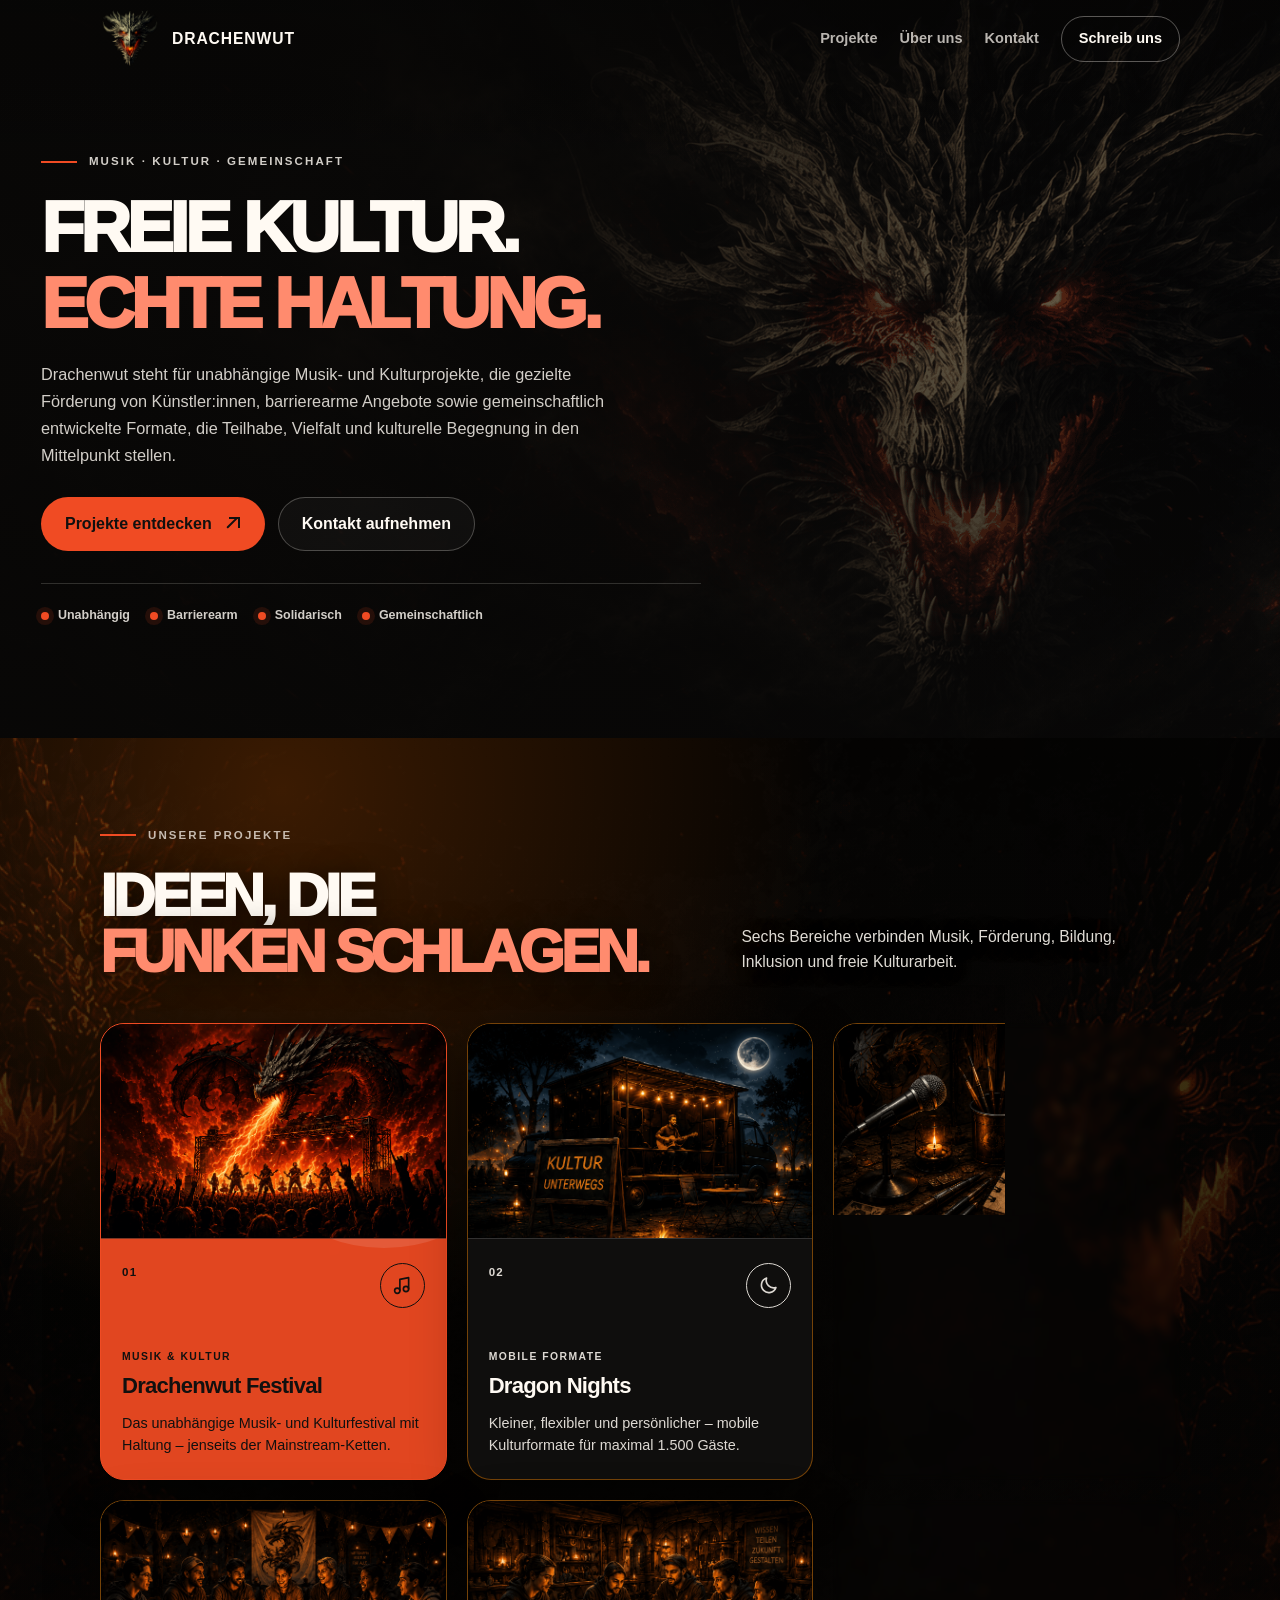
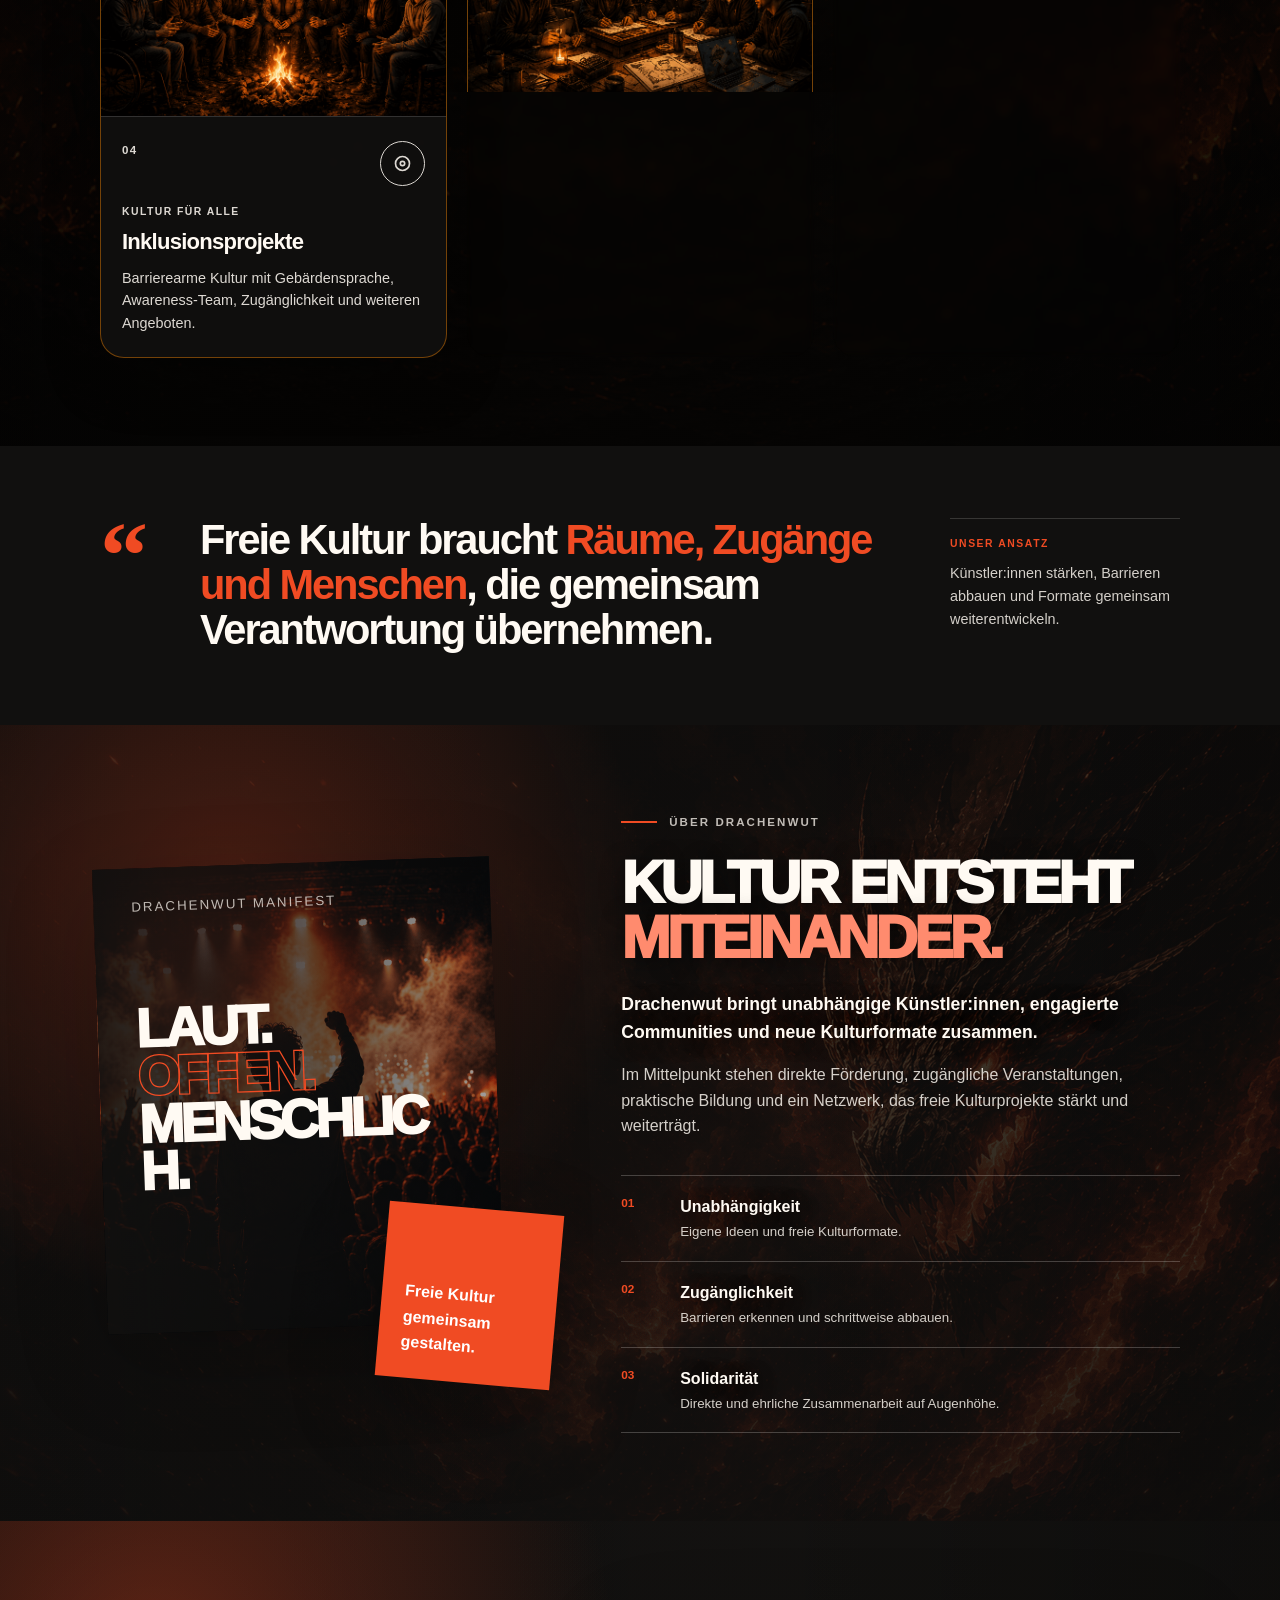
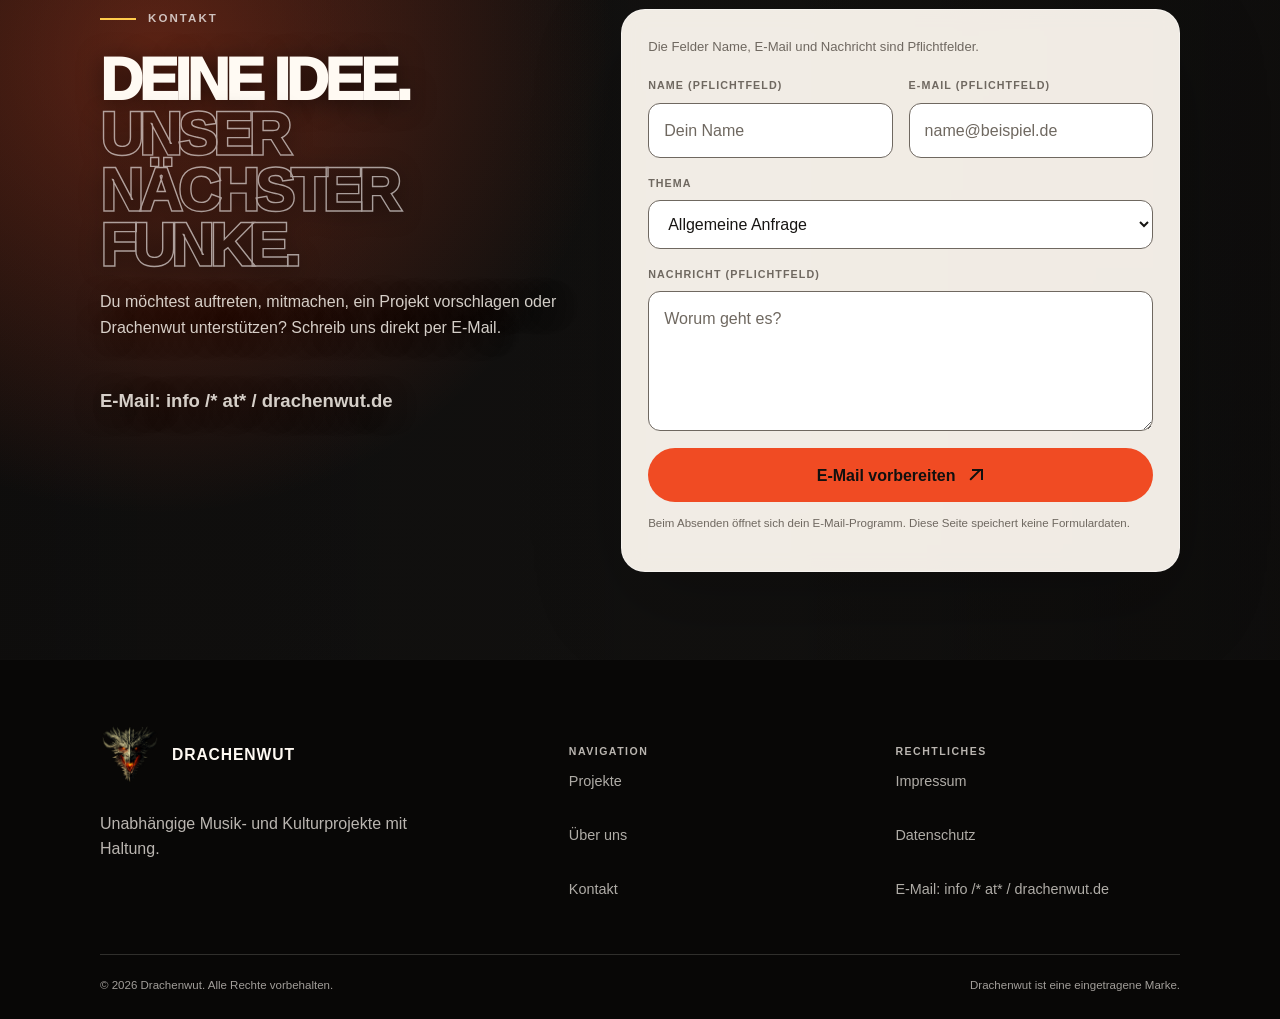
==== index.html @ 1e0ac549 "Update email link to plain text format" ====
<!DOCTYPE html>
<html lang="de">
<head>
  <meta charset="UTF-8">
  <meta name="viewport" content="width=device-width, initial-scale=1.0">
  <meta name="description" content="Drachenwut – unabhängige Musik- und Kulturprojekte, Künstler:innenförderung, Inklusion, Workshops und freie Kultur.">
  <meta name="theme-color" content="#11100f">
<title>Drachenwut | Freie Kultur mit Haltung</title>
  <script>document.documentElement.classList.add('js');</script>
  <style>
    :root {
      --bg: #11100f;
      --bg-soft: #191715;
      --paper: #f5f0e8;
      --paper-2: #ebe3d7;
      --text: #171513;
      --muted: #6f6860;
      --white: #fffaf3;
      --orange: #f04b23;
      --orange-dark: #c93413;
      --yellow: #ffcb4c;
      --border: rgba(23, 21, 19, .14);
      --border-light: rgba(255, 250, 243, .16);
      --shadow: 0 30px 90px rgba(0, 0, 0, .22);
      --radius: 24px;
      --container: min(1160px, calc(100% - 40px));
    }

    * { box-sizing: border-box; }
    html { scroll-behavior: smooth; }
    body {
      margin: 0;
      font-family: Arial, Helvetica, sans-serif;
      color: var(--text);
      background: var(--paper);
      line-height: 1.6;
      overflow-x: hidden;
    }
    body.menu-open { overflow: hidden; }
    a { color: inherit; text-decoration: none; }
    button, input, textarea, select { font: inherit; }
    img, svg { display: block; max-width: 100%; }
    ::selection { background: var(--orange); color: white; }

    .container { width: var(--container); margin-inline: auto; }
    .skip-link {
      position: fixed; top: -80px; left: 20px; z-index: 999;
      background: white; color: black; padding: 12px 18px; border-radius: 12px;
    }
    .skip-link:focus { top: 20px; }

    /* Header */
    .site-header {
      position: fixed; inset: 0 0 auto; z-index: 100;
      height: 78px; color: var(--white);
      transition: background .25s ease, box-shadow .25s ease;
    }
    .site-header.is-scrolled {
      background: rgba(17, 16, 15, .94);
      backdrop-filter: blur(14px);
      box-shadow: 0 12px 45px rgba(0, 0, 0, .18);
    }
    .nav-row { height: 100%; display: flex; align-items: center; justify-content: space-between; gap: 32px; }
    .brand { display: inline-flex; align-items: center; gap: 12px; font-weight: 900; letter-spacing: .055em; }
    .brand-icon {
      width: 38px; height: 38px; display: grid; place-items: center;
      border-radius: 11px; background: var(--orange); transform: rotate(-4deg);
    }
    .brand-icon svg { width: 27px; fill: var(--white); }
    .brand-name { font-size: .98rem; }
    .brand-name sup { color: var(--yellow); font-size: .52rem; margin-left: 2px; }
    .nav-links { display: flex; align-items: center; gap: 28px; font-weight: 700; font-size: .91rem; }
    .nav-links a { color: rgba(255, 250, 243, .72); transition: color .2s ease; }
    .nav-links a:hover { color: var(--white); }
    .nav-links .nav-button {
      color: var(--white); border: 1px solid rgba(255, 250, 243, .34);
      padding: 10px 17px; border-radius: 999px;
    }
    .menu-button {
      display: none; width: 44px; height: 44px; border: 0; background: transparent;
      align-items: center; justify-content: center; flex-direction: column; gap: 5px; cursor: pointer;
    }
    .menu-button span { width: 25px; height: 2px; background: var(--white); transition: .25s ease; }

    /* Hero */
    .hero {
      position: relative; min-height: 900px; color: var(--white);
      background:
        radial-gradient(circle at 84% 19%, rgba(240, 75, 35, .24), transparent 31%),
        radial-gradient(circle at 5% 77%, rgba(255, 203, 76, .08), transparent 27%),
        var(--bg);
      overflow: hidden; padding: 145px 0 100px;
    }
    .hero::before {
      content: ""; position: absolute; inset: 0; opacity: .32;
      background-image:
        linear-gradient(rgba(255,255,255,.045) 1px, transparent 1px),
        linear-gradient(90deg, rgba(255,255,255,.045) 1px, transparent 1px);
      background-size: 58px 58px;
      mask-image: linear-gradient(to bottom, black 0%, transparent 88%);
    }
    .hero::after {
      content: ""; position: absolute; width: 650px; height: 650px; right: -285px; top: 80px;
      border: 1px solid rgba(255,255,255,.08); border-radius: 50%;
      box-shadow: 0 0 0 90px rgba(255,255,255,.018), 0 0 0 180px rgba(255,255,255,.012);
    }
    .hero-grid { position: relative; z-index: 2; display: grid; grid-template-columns: 1.08fr .92fr; gap: 74px; align-items: center; }
    .eyebrow {
      margin: 0 0 24px; display: flex; align-items: center; gap: 12px;
      color: rgba(255,250,243,.57); text-transform: uppercase; letter-spacing: .18em;
      font-size: .72rem; font-weight: 900;
    }
    .eyebrow::before { content: ""; width: 36px; height: 2px; background: var(--orange); }
    .eyebrow.dark { color: var(--muted); }
    .hero h1 {
      margin: 0; max-width: 750px; font-size: clamp(4rem, 7.2vw, 7.4rem);
      line-height: .86; letter-spacing: -.07em; text-transform: uppercase; font-weight: 950;
    }
    .hero h1 .outline {
      color: transparent; -webkit-text-stroke: 1.5px var(--orange); text-stroke: 1.5px var(--orange);
    }
    .hero-lead { max-width: 650px; margin: 30px 0 0; color: rgba(255,250,243,.68); font-size: 1.12rem; }
    .hero-actions { display: flex; flex-wrap: wrap; gap: 13px; margin-top: 34px; }
    .button {
      min-height: 54px; display: inline-flex; align-items: center; justify-content: center; gap: 14px;
      padding: 0 23px; border: 1px solid transparent; border-radius: 999px;
      font-weight: 850; cursor: pointer; transition: transform .2s ease, background .2s ease, border-color .2s ease;
    }
    .button:hover { transform: translateY(-3px); }
    .button-primary { background: var(--orange); color: white; }
    .button-primary:hover { background: #ff5b31; }
    .button-secondary { color: var(--white); border-color: rgba(255,250,243,.25); background: rgba(255,255,255,.035); }
    .hero-points { display: flex; flex-wrap: wrap; gap: 22px; margin-top: 42px; padding-top: 29px; border-top: 1px solid var(--border-light); }
    .hero-points span { display: inline-flex; align-items: center; gap: 9px; color: rgba(255,250,243,.56); font-size: .78rem; font-weight: 700; }
    .hero-points i { width: 8px; height: 8px; background: var(--orange); border-radius: 50%; box-shadow: 0 0 0 5px rgba(240,75,35,.12); }

    .hero-visual { position: relative; min-height: 600px; display: grid; place-items: center; }
    .poster {
      position: relative; width: min(100%, 430px); aspect-ratio: .74; overflow: hidden;
      background: linear-gradient(145deg, #f7f0e4, #ded3c4); color: var(--text);
      padding: 28px; transform: rotate(3.5deg); box-shadow: var(--shadow);
      display: flex; flex-direction: column;
    }
    .poster::before {
      content: ""; position: absolute; inset: 0; opacity: .14;
      background-image: radial-gradient(#171513 .8px, transparent .8px); background-size: 5px 5px;
    }
    .poster > * { position: relative; z-index: 1; }
    .poster-meta { display: flex; justify-content: space-between; gap: 20px; font-size: .58rem; font-weight: 900; letter-spacing: .16em; }
    .dragon-mark { width: 78%; margin: 30px auto -12px; }
    .dragon-mark svg { fill: var(--orange); filter: drop-shadow(0 12px 15px rgba(240,75,35,.14)); }
    .poster-title { margin-top: auto; font-size: clamp(4rem, 7vw, 6.8rem); line-height: .75; letter-spacing: -.095em; font-weight: 950; }
    .poster-footer { display: flex; justify-content: space-between; margin-top: 25px; padding-top: 12px; border-top: 1px solid rgba(23,21,19,.38); font-size: .58rem; font-weight: 900; letter-spacing: .12em; }
    .tag {
      position: absolute; z-index: 3; padding: 10px 16px; box-shadow: 0 18px 40px rgba(0,0,0,.24);
      font-size: .68rem; font-weight: 900; letter-spacing: .12em; transform: rotate(-8deg);
    }
    .tag-one { left: -3px; top: 21%; color: var(--text); background: var(--white); }
    .tag-two { right: -4px; bottom: 18%; color: white; background: var(--orange); transform: rotate(8deg); }

    /* Shared sections */
    section { scroll-margin-top: 78px; }
    .section { padding: 120px 0; }
    .section-head { display: grid; grid-template-columns: 1.25fr .75fr; gap: 80px; align-items: end; margin-bottom: 62px; }
    .section-head h2, .about-copy h2, .contact-copy h2 {
      margin: 0; font-size: clamp(3rem, 5.8vw, 5.8rem); line-height: .9;
      letter-spacing: -.065em; text-transform: uppercase; font-weight: 950;
    }
    .section-head h2 span, .about-copy h2 span, .contact-copy h2 span {
      color: transparent; -webkit-text-stroke: 1.4px currentColor; text-stroke: 1.4px currentColor; opacity: .58;
    }
    .section-head > p { margin: 0 0 5px; max-width: 480px; color: var(--muted); font-size: 1.04rem; }

    /* Projects */
    .projects { background: var(--paper); }
    .project-grid { display: grid; grid-template-columns: repeat(3, 1fr); gap: 18px; }
    .project-card {
      min-height: 0; padding: 0; border: 1px solid var(--border); border-radius: var(--radius);
      background: rgba(255,255,255,.34); display: flex; flex-direction: column; overflow: hidden;
      position: relative; transition: transform .25s ease, background .25s ease, box-shadow .25s ease;
    }
    .project-card:hover { transform: translateY(-7px); background: var(--white); box-shadow: 0 25px 65px rgba(35,25,18,.10); }
    .project-card.featured { background: var(--orange); color: white; border-color: var(--orange); }
    .project-card.featured::after {
      content: ""; position: absolute; width: 230px; height: 230px; right: -95px; top: -90px;
      border: 42px solid rgba(255,255,255,.11); border-radius: 50%; pointer-events: none;
    }
    .card-top { display: flex; justify-content: space-between; align-items: flex-start; padding: 22px 24px 0; position: relative; z-index: 2; }
    .project-image {
      position: relative; z-index: 2; width: 100%; margin: 0;
      overflow: hidden; border-radius: 0; background: rgba(23,21,19,.05);
      border: 0; border-bottom: 1px solid rgba(23,21,19,.10);
    }
    .project-card.featured .project-image { background: rgba(255,255,255,.10); border-bottom-color: rgba(255,255,255,.22); }
    .project-image img {
      display: block; width: 100%; height: auto; max-height: none;
      object-fit: contain; object-position: center; transition: transform .45s ease;
    }
    .project-card:hover .project-image img { transform: scale(1.015); }
    .card-number { font-size: .72rem; font-weight: 900; letter-spacing: .11em; opacity: .55; }
    .card-symbol {
      width: 45px; height: 45px; display: grid; place-items: center;
      border: 1px solid currentColor; border-radius: 50%; font-size: 1.2rem; opacity: .72;
    }
    .card-content { margin-top: auto; padding: 24px; position: relative; z-index: 2; }
    .card-label { margin: 0 0 8px; text-transform: uppercase; letter-spacing: .14em; font-size: .65rem; font-weight: 900; opacity: .58; }
    .card-content h3 { margin: 0; font-size: 1.55rem; line-height: 1.05; letter-spacing: -.035em; }
    .card-content p:last-child { margin: 17px 0 0; opacity: .67; font-size: .93rem; }

    /* Statement */
    .statement { padding: 100px 0; background: var(--bg); color: var(--white); }
    .statement-grid { display: grid; grid-template-columns: 90px 1fr 260px; gap: 45px; align-items: start; }
    .quote-mark { color: var(--orange); font: 900 8rem/.8 Georgia, serif; }
    blockquote { margin: 0; font-size: clamp(2.2rem, 4.2vw, 4.4rem); line-height: 1.03; letter-spacing: -.05em; font-weight: 850; }
    blockquote em { color: var(--orange); font-style: normal; }
    .statement-aside { border-top: 1px solid var(--border-light); padding-top: 17px; color: rgba(255,250,243,.53); font-size: .9rem; }
    .statement-aside strong { display: block; margin-bottom: 9px; color: var(--orange); text-transform: uppercase; letter-spacing: .15em; font-size: .65rem; }

    /* About */
    .about { background: var(--paper-2); }
    .about-grid { display: grid; grid-template-columns: .9fr 1.1fr; gap: 90px; align-items: center; }
    .manifest { position: relative; min-height: 600px; }
    /* Place uber.png next to this HTML file to show it inside the manifest card. */
    .manifest-main {
      position: absolute; inset: 0 60px 55px 0; padding: 38px;
      background-color: var(--bg);
      background-image: url("images/uber.png");
      background-size: cover;
      background-position: center;
      background-repeat: no-repeat;
      color: var(--white); box-shadow: var(--shadow); transform: rotate(-2deg);
      display: flex; flex-direction: column; justify-content: center; overflow: hidden;
    }
    .manifest-main::before {
      content: "";
      position: absolute;
      inset: 0;
      z-index: 0;
      background:
        linear-gradient(90deg, rgba(17,16,15,.92) 0%, rgba(17,16,15,.66) 58%, rgba(17,16,15,.38) 100%),
        radial-gradient(circle at 20% 16%, rgba(240,75,35,.42), transparent 34%);
    }
    .manifest-main > * { position: relative; z-index: 1; }
    .manifest-main small { position: absolute; top: 28px; left: 38px; color: rgba(255,250,243,.72); text-transform: uppercase; letter-spacing: .15em; }
    .manifest-word { position: relative; font-size: clamp(3rem, 5.1vw, 5.2rem); line-height: .88; letter-spacing: -.075em; font-weight: 950; }
    .manifest-word.outline { color: transparent; -webkit-text-stroke: 1.3px var(--orange); text-stroke: 1.3px var(--orange); }
    .manifest-stamp {
      position: absolute; right: 0; bottom: 0; width: 175px; min-height: 175px; padding: 23px;
      background: var(--orange); color: white; box-shadow: var(--shadow); transform: rotate(5deg);
      display: flex; flex-direction: column; justify-content: space-between; font-weight: 850;
    }
    .manifest-stamp svg { width: 55px; fill: var(--yellow); }
    .about-copy .lead { margin: 30px 0 15px; font-size: 1.22rem; font-weight: 700; }
    .about-copy > p:not(.eyebrow):not(.lead) { color: var(--muted); }
    .value-list { list-style: none; margin: 36px 0 0; padding: 0; border-top: 1px solid var(--border); }
    .value-list li { display: grid; grid-template-columns: 45px 1fr; gap: 14px; padding: 18px 0; border-bottom: 1px solid var(--border); }
    .value-list > li > span { color: var(--orange); font-weight: 900; font-size: .74rem; }
    .value-list strong { display: block; }
    .value-list small { display: block; margin-top: 2px; color: var(--muted); }

    /* Contact */
    .contact { background: var(--orange); color: white; }
    .contact-grid { display: grid; grid-template-columns: .9fr 1.1fr; gap: 85px; align-items: start; }
    .contact-copy .eyebrow { color: rgba(255,255,255,.72); }
    .contact-copy .eyebrow::before { background: var(--yellow); }
    .contact-copy h2 span { -webkit-text-stroke-color: white; text-stroke-color: white; }
    .contact-copy > p:not(.eyebrow) { max-width: 540px; color: rgba(255,255,255,.78); }
    .mail-link { display: inline-flex; align-items: center; gap: 13px; margin-top: 22px; font-weight: 900; font-size: 1.16rem; }
    .contact-form { padding: 30px; border-radius: var(--radius); background: var(--white); color: var(--text); box-shadow: var(--shadow); }
    .form-row { display: grid; grid-template-columns: 1fr 1fr; gap: 16px; }
    .contact-form label { display: grid; gap: 8px; margin-bottom: 17px; }
    .contact-form label span { color: var(--muted); text-transform: uppercase; letter-spacing: .1em; font-size: .67rem; font-weight: 900; }
    .contact-form input, .contact-form textarea, .contact-form select {
      width: 100%; border: 1px solid var(--border); border-radius: 12px; background: #fff;
      color: var(--text); padding: 14px 15px; outline: none;
    }
    .contact-form input:focus, .contact-form textarea:focus, .contact-form select:focus { border-color: var(--orange); box-shadow: 0 0 0 3px rgba(240,75,35,.10); }
    .contact-form textarea { min-height: 140px; resize: vertical; }
    .contact-form .button { width: 100%; border: 0; }
    .form-note, .form-status { margin: 12px 0 0; color: var(--muted); font-size: .72rem; }
    .form-status.error { color: var(--orange-dark); }

    /* Legal */
    .legal { background: var(--paper); }
    .legal-grid { display: grid; grid-template-columns: 1fr 1fr; gap: 22px; }
    .legal-card { padding: 30px; border: 1px solid var(--border); border-radius: var(--radius); background: rgba(255,255,255,.42); }
    .legal-card h3 { margin: 0 0 20px; font-size: 1.65rem; letter-spacing: -.03em; }
    .legal-card h4 { margin: 24px 0 5px; font-size: .95rem; }
    .legal-card p { margin: 0; color: var(--muted); font-size: .9rem; }
    .legal-card a { color: var(--orange-dark); text-decoration: underline; }
    .legal-note { margin-top: 18px; color: var(--muted); font-size: .76rem; }

    /* Footer */
    .site-footer { background: #080706; color: var(--white); padding: 65px 0 25px; }
    .footer-main { display: grid; grid-template-columns: 1.2fr .8fr .8fr; gap: 55px; padding-bottom: 52px; }
    .footer-main p { margin: 18px 0 0; color: rgba(255,250,243,.47); max-width: 330px; }
    .footer-title { margin: 0 0 15px; color: rgba(255,250,243,.38); text-transform: uppercase; letter-spacing: .14em; font-size: .66rem; font-weight: 900; }
    .footer-links { display: grid; gap: 10px; }
    .footer-links a { color: rgba(255,250,243,.68); font-size: .9rem; }
    .footer-links a:hover { color: var(--orange); }
    .footer-bottom { display: flex; justify-content: space-between; gap: 20px; border-top: 1px solid var(--border-light); padding-top: 21px; }
    .footer-bottom p { margin: 0; color: rgba(255,250,243,.37); font-size: .72rem; }

    /* Animation: light, smooth entrance without delaying interaction */
    body {
      opacity: 1;
    }

    .js body {
      opacity: 0;
      transition: opacity .52s cubic-bezier(.22, 1, .36, 1);
    }

    .js body.page-loaded {
      opacity: 1;
    }

    .js .site-header {
      opacity: 0;
      transform: translateY(-8px);
      transition:
        opacity .46s cubic-bezier(.22, 1, .36, 1) .08s,
        transform .46s cubic-bezier(.22, 1, .36, 1) .08s,
        background .25s ease,
        box-shadow .25s ease;
    }

    .js body.page-loaded .site-header {
      opacity: 1;
      transform: translateY(0);
    }

    .reveal { opacity: 1; transform: none; }
    .js .reveal {
      opacity: 0;
      transform: translateY(14px);
      transition:
        opacity .62s cubic-bezier(.22, 1, .36, 1),
        transform .62s cubic-bezier(.22, 1, .36, 1);
      will-change: opacity, transform;
    }
    .js .reveal.visible {
      opacity: 1;
      transform: translateY(0);
      will-change: auto;
    }
    .delay-1 { transition-delay: .07s; }
    .delay-2 { transition-delay: .14s; }

    @media (prefers-reduced-motion: reduce) {
      html { scroll-behavior: auto; }
      *, *::before, *::after { animation: none !important; transition-duration: .01ms !important; }
      .js body,
      .js .site-header,
      .reveal,
      .js .reveal {
        opacity: 1;
        transform: none;
      }
    }

    @media (max-width: 760px) {
      .js body { transition-duration: .42s; }
      .js .reveal {
        transform: translateY(10px);
        transition-duration: .52s;
      }
    }

    @media (max-width: 980px) {
      .hero { min-height: auto; }
      .hero-grid, .about-grid, .contact-grid { grid-template-columns: 1fr; }
      .hero-visual { min-height: 570px; margin-top: 15px; }
      .section-head { grid-template-columns: 1fr; gap: 23px; }
      .project-grid { grid-template-columns: repeat(2, 1fr); }
      .statement-grid { grid-template-columns: 70px 1fr; }
      .statement-aside { grid-column: 2; }
      .about-grid, .contact-grid { gap: 62px; }
      .manifest { width: min(620px, 100%); }
      .legal-grid { grid-template-columns: 1fr; }
    }

    @media (max-width: 760px) {
      :root { --container: min(100% - 28px, 1160px); }
      .site-header { height: 70px; }
      .menu-button { display: flex; position: relative; z-index: 102; }
      .menu-button[aria-expanded="true"] span:nth-child(1) { transform: translateY(7px) rotate(45deg); }
      .menu-button[aria-expanded="true"] span:nth-child(2) { opacity: 0; }
      .menu-button[aria-expanded="true"] span:nth-child(3) { transform: translateY(-7px) rotate(-45deg); }
      .nav-links {
        position: fixed; inset: 0; z-index: 101; background: rgba(17,16,15,.99);
        display: flex; flex-direction: column; justify-content: center; align-items: flex-start;
        padding: 38px; gap: 21px; transform: translateX(100%); transition: transform .3s ease;
      }
      .nav-links.open { transform: translateX(0); }
      .nav-links a { font-size: 1.55rem; }
      .nav-links .nav-button { padding: 0; border: 0; }
      .hero { padding: 118px 0 90px; }
      .hero h1 { font-size: clamp(3.6rem, 17vw, 5.2rem); }
      .hero-visual { min-height: 500px; }
      .poster { max-width: 340px; }
      .poster-title { font-size: 4.3rem; }
      .section { padding: 88px 0; }
      .projects { padding-top: 88px; }
      .projects-body { padding-bottom: 48px; }
      .projects-hero { min-height: 420px; background-position: 42% top; }
      .project-grid { grid-template-columns: 1fr; }
      .project-card { min-height: 0; }
      .statement { padding: 78px 0; }
      .statement-grid { grid-template-columns: 1fr; gap: 12px; }
      .statement-aside { grid-column: 1; margin-top: 22px; }
      .quote-mark { font-size: 5rem; }
      .manifest { min-height: 510px; }
      .manifest-main { right: 34px; padding: 25px; }
      .manifest-main small { top: 24px; left: 25px; }
      .manifest-stamp { width: 158px; min-height: 158px; }
      .form-row { grid-template-columns: 1fr; gap: 0; }
      .contact-form { padding: 21px; }
      .footer-main { grid-template-columns: 1fr; gap: 30px; }
      .footer-bottom { flex-direction: column; }
    }

    @media (max-width: 430px) {
      .brand-name { font-size: .83rem; }
      .hero-actions .button { width: 100%; }
      .hero-points { display: grid; grid-template-columns: 1fr 1fr; }
      .poster-title { font-size: 3.75rem; }
      .tag { font-size: .58rem; padding: 8px 11px; }
      .legal-card { padding: 22px; }
    }
.brand-icon.dragon-logo {
      width: 56px;
      height: 56px;
      flex: 0 0 56px;
      padding: 0;
      border-radius: 0;
      transform: none;
      overflow: visible;
      background-color: transparent;
      background-image: url("images/logo.png");
      background-size: contain;
      background-position: center;
      background-repeat: no-repeat;
      border: 0;
      box-shadow: none;
    }

    .brand-icon.dragon-logo svg {
      display: none;
    }

    .hero-visual {
      position: relative;
      min-height: 650px;
      display: grid;
      place-items: center;
      isolation: isolate;
    }

    .hero-visual::before {
      content: "";
      position: absolute;
      width: 88%;
      aspect-ratio: 1;
      border-radius: 50%;
      background: radial-gradient(circle, rgba(240,75,35,.30), rgba(240,75,35,0) 68%);
      filter: blur(18px);
      z-index: -1;
    }

    .dragon-hero-card {
      position: relative;
      width: min(100%, 500px);
      min-height: 620px;
      border-radius: 34px;
      overflow: hidden;
      background-image:
        linear-gradient(to top, rgba(5,6,8,.96) 0%, rgba(5,6,8,.26) 48%, rgba(5,6,8,.08) 100%),
        linear-gradient(transparent, transparent);
      background-size: cover;
      background-position: center center;
      background-repeat: no-repeat;
      border: 1px solid rgba(255,255,255,.16);
      box-shadow: 0 38px 100px rgba(0,0,0,.52), 0 0 60px rgba(240,75,35,.12);
      transform: rotate(1.6deg);
    }

    .dragon-hero-card::after {
      content: "";
      position: absolute;
      inset: 0;
      border-radius: inherit;
      box-shadow: inset 0 0 0 1px rgba(255,255,255,.07), inset 0 -130px 120px rgba(0,0,0,.32);
      pointer-events: none;
    }

    .dragon-image-shade {
      position: absolute;
      inset: 0;
      background:
        radial-gradient(circle at 43% 45%, rgba(255,84,25,.12), transparent 12%),
        radial-gradient(circle at 61% 45%, rgba(255,84,25,.12), transparent 12%);
      mix-blend-mode: screen;
    }

    .dragon-image-copy {
      position: absolute;
      z-index: 2;
      left: 30px;
      right: 30px;
      bottom: 28px;
      display: grid;
      gap: 8px;
      color: var(--white);
    }

    .dragon-image-copy span {
      color: var(--orange);
      font-size: .70rem;
      font-weight: 900;
      letter-spacing: .20em;
    }

    .dragon-image-copy strong {
      max-width: 390px;
      font-size: clamp(2rem, 4vw, 3.4rem);
      line-height: .92;
      letter-spacing: -.055em;
      text-transform: uppercase;
    }

    .dragon-badge {
      position: absolute;
      z-index: 4;
      padding: 11px 17px;
      font-size: .68rem;
      font-weight: 950;
      letter-spacing: .12em;
      border-radius: 999px;
      box-shadow: 0 14px 34px rgba(0,0,0,.35);
    }

    .dragon-badge-one {
      top: 13%;
      right: -8px;
      color: #11100f;
      background: var(--yellow);
      transform: rotate(7deg);
    }

    .dragon-badge-two {
      bottom: 15%;
      left: -8px;
      color: var(--white);
      background: var(--orange);
      transform: rotate(-7deg);
    }

    @media (max-width: 980px) {
      .hero-visual {
        min-height: 610px;
      }
      .dragon-hero-card {
        min-height: 580px;
        max-width: 500px;
      }
    }

    @media (max-width: 760px) {
      .brand-icon.dragon-logo {
        width: 48px;
        height: 48px;
        flex-basis: 48px;
      }
      .hero-visual {
        min-height: 520px;
        margin-top: 18px;
      }
      .dragon-hero-card {
        min-height: 500px;
        border-radius: 25px;
        transform: none;
      }
      .dragon-image-copy {
        left: 22px;
        right: 22px;
        bottom: 22px;
      }
      .dragon-badge-one {
        right: 2px;
      }
      .dragon-badge-two {
        left: 2px;
      }
    }

    @media (max-width: 420px) {
      .dragon-hero-card {
        min-height: 445px;
      }
      .dragon-image-copy strong {
        font-size: 2rem;
      }
      .dragon-badge {
        padding: 8px 11px;
        font-size: .57rem;
      }
    }

  

    /* Full-image hero: place hero.png next to this HTML file */
    .hero {
      min-height: 100svh;
      display: flex;
      align-items: center;
      padding: 125px 0 80px;
      background:
        linear-gradient(0deg, rgba(10, 9, 8, .62) 0%, rgba(10, 9, 8, .28) 52%, rgba(10, 9, 8, .48) 100%),
        radial-gradient(circle at center, rgba(10, 9, 8, .18) 0%, rgba(10, 9, 8, .48) 100%),
        linear-gradient(transparent, transparent) center center / cover no-repeat;
    }

    .hero::before {
      content: "";
      position: absolute;
      inset: 0;
      opacity: 1;
      background: linear-gradient(to bottom, rgba(0, 0, 0, .20), transparent 28%);
      mask-image: none;
      pointer-events: none;
    }

    .hero::after { display: none; }

    /* Keep only the original hero text layout over the full background image */
    .hero-grid {
      position: relative;
      z-index: 2;
      display: grid;
      grid-template-columns: 1fr;
      gap: 0;
      align-items: center;
      width: 100%;
    }

    .hero-copy {
      width: min(100%, 760px);
      max-width: 760px;
      margin: 0 0 0 clamp(32px, 5vw, 72px);
      padding-right: 56px;
      text-align: left;
    }

    .hero h1 {
      max-width: 720px;
      font-size: clamp(3.6rem, 6.6vw, 7rem);
      line-height: .94;
      overflow-wrap: break-word;
    }

    .hero h1 .outline {
      display: inline-block;
      margin-top: .14em;
    }

    .hero-copy .eyebrow,
    .hero-actions,
    .hero-points {
      justify-content: flex-start;
    }

    .hero-lead {
      max-width: 650px;
      margin: 30px 0 0;
    }

    @media (max-width: 980px) {
      .hero-copy {
        width: min(calc(100% - 32px), 720px);
        max-width: 720px;
        margin-left: 32px;
        padding-right: 36px;
      }
    }

    @media (max-width: 760px) {
      .hero {
        min-height: 100svh;
        padding: 110px 0 72px;
        background-position: 62% center;
      }

      .hero-copy {
        width: 100%;
        max-width: 100%;
        margin-left: 0;
        padding-right: 14px;
      }

      .hero h1 {
        max-width: 100%;
        font-size: clamp(3.2rem, 14vw, 5.2rem);
      }
    }



    /* Projekte: hero2.png als Hintergrund nur in diesem Abschnitt */
    .projects {
      position: relative;
      isolation: isolate;
      padding: 120px 0;
      color: var(--white);
      background:
        linear-gradient(180deg, rgba(5,4,3,.72) 0%, rgba(5,4,3,.84) 48%, rgba(5,4,3,.92) 100%),
        url("images/hero2.png") center top / cover no-repeat;
      overflow: hidden;
    }

    .projects::before {
      content: "";
      position: absolute;
      inset: 0;
      z-index: -1;
      pointer-events: none;
      background:
        radial-gradient(circle at 22% 4%, rgba(255,112,0,.22), transparent 34%),
        linear-gradient(90deg, rgba(0,0,0,.18), transparent 35%, rgba(0,0,0,.18));
    }

    .projects-body {
      position: relative;
      z-index: 1;
      padding-bottom: 0;
    }

    .projects .eyebrow.dark {
      color: rgba(255,250,243,.72);
    }

    .projects .section-head h2 {
      color: var(--white);
      text-shadow: 0 5px 30px rgba(0,0,0,.72);
    }

    .projects .section-head h2 span {
      color: var(--orange);
      -webkit-text-stroke: 0;
      text-stroke: 0;
      opacity: 1;
    }

    .projects .section-head > p {
      color: rgba(255,250,243,.88);
      text-shadow: 0 3px 18px rgba(0,0,0,.75);
    }

    .projects .project-card {
      background: rgba(17,16,15,.90);
      color: var(--white);
      border-color: rgba(255,138,0,.42);
      box-shadow: 0 20px 55px rgba(0,0,0,.30);
      backdrop-filter: blur(4px);
    }

    .projects .project-card:hover {
      background: rgba(23,21,19,.96);
      box-shadow: 0 28px 70px rgba(0,0,0,.46);
    }

    .projects .project-card.featured {
      background: rgba(240,75,35,.94);
      border-color: var(--orange);
    }

    .projects .project-card .project-image {
      border-bottom-color: rgba(255,255,255,.16);
    }

    .projects .card-content p:last-child,
    .projects .card-label,
    .projects .card-number,
    .projects .card-symbol {
      opacity: .86;
    }

    @media (max-width: 980px) {
      .projects {
        background-position: 38% top;
      }
    }

    @media (max-width: 760px) {
      .projects {
        padding: 88px 0;
        background-position: 32% top;
        background-attachment: scroll;
      }
    }


    /* Final responsive corrections: balanced desktop scale and complete images */
    :root {
      --container: min(1080px, calc(100% - 48px));
    }

    html {
      min-width: 320px;
      font-size: 16px;
    }

    body {
      overflow-wrap: break-word;
    }

    .hero-grid > *,
    .section-head > *,
    .project-grid > *,
    .statement-grid > *,
    .about-grid > *,
    .contact-grid > *,
    .footer-main > * {
      min-width: 0;
    }

    .nav-links {
      gap: 22px;
    }

    .hero {
      min-height: clamp(680px, 82svh, 820px);
      padding: 108px 0 68px;
      background-color: #0c0b0a;
      background-image:
        linear-gradient(0deg, rgba(10, 9, 8, .70) 0%, rgba(10, 9, 8, .30) 52%, rgba(10, 9, 8, .52) 100%),
        radial-gradient(circle at center, rgba(10, 9, 8, .10) 0%, rgba(10, 9, 8, .46) 100%),
        url("images/hero.png");
      background-repeat: no-repeat, no-repeat, no-repeat;
      background-position: center, center, center;
      background-size: 100% 100%, 100% 100%, cover;
    }

    .hero-copy {
      width: min(100%, 660px);
      max-width: 660px;
      margin-left: clamp(28px, 3.2vw, 52px);
      padding-right: 0;
    }

    .hero h1 {
      max-width: 650px;
      font-size: clamp(3.65rem, 5.5vw, 5.45rem);
      line-height: .94;
      letter-spacing: -.06em;
    }

    .hero-lead {
      max-width: 610px;
      margin-top: 24px;
      font-size: 1.02rem;
      line-height: 1.65;
    }

    .hero-actions {
      margin-top: 28px;
    }

    .hero-points {
      margin-top: 32px;
      padding-top: 22px;
      gap: 16px 20px;
    }

    .section,
    .projects {
      padding-top: 88px;
      padding-bottom: 88px;
    }

    .section-head {
      grid-template-columns: minmax(0, 1.15fr) minmax(260px, .85fr);
      gap: 48px;
      margin-bottom: 44px;
    }

    .section-head h2,
    .about-copy h2,
    .contact-copy h2 {
      font-size: clamp(2.8rem, 4.6vw, 4.55rem);
      line-height: .94;
      overflow-wrap: anywhere;
    }

    .section-head > p {
      font-size: .98rem;
    }

    .projects {
      background-color: #090807;
      background-image:
        linear-gradient(180deg, rgba(5,4,3,.66) 0%, rgba(5,4,3,.80) 48%, rgba(5,4,3,.92) 100%),
        url("images/hero2.png");
      background-repeat: no-repeat, no-repeat;
      background-position: center top, center top;
      background-size: 100% 100%, cover;
    }

    .project-grid {
      grid-template-columns: repeat(3, minmax(0, 1fr));
      gap: 20px;
      align-items: stretch;
    }

    .project-card {
      width: 100%;
      min-width: 0;
    }

    .project-image {
      aspect-ratio: 16 / 10;
      display: grid;
      place-items: center;
      overflow: hidden;
      background-color: rgba(10, 9, 8, .72);
      background-image:
        linear-gradient(rgba(10,9,8,.24), rgba(10,9,8,.42)),
        linear-gradient(transparent, transparent);
      background-size: cover;
      background-position: center;
      background-repeat: no-repeat;
    }

    .project-image img {
      width: 100%;
      height: 100%;
      max-height: 100%;
      object-fit: contain;
      object-position: center;
      background: rgba(10, 9, 8, .92);
    }

    .project-image.image-missing::after {
      content: attr(data-missing-file);
      align-self: end;
      margin: 0 0 14px;
      padding: 6px 10px;
      border-radius: 999px;
      background: rgba(0,0,0,.68);
      color: rgba(255,255,255,.92);
      font-size: .68rem;
      font-weight: 800;
      letter-spacing: .04em;
    }

    .card-top {
      padding: 18px 21px 0;
    }

    .card-content {
      padding: 20px 21px 23px;
    }

    .card-content h3 {
      font-size: 1.38rem;
      line-height: 1.15;
      overflow-wrap: anywhere;
    }

    .card-content p:last-child {
      margin-top: 13px;
      font-size: .9rem;
      line-height: 1.55;
    }

    .statement {
      padding: 72px 0;
    }

    .statement-grid {
      grid-template-columns: 68px minmax(0, 1fr) 230px;
      gap: 32px;
    }

    .quote-mark {
      font-size: 6rem;
    }

    blockquote {
      font-size: clamp(2rem, 3.25vw, 3.25rem);
      line-height: 1.08;
      overflow-wrap: anywhere;
    }

    .about-grid,
    .contact-grid {
      gap: 64px;
    }

    .manifest {
      min-height: 520px;
    }

    .manifest-word {
      font-size: clamp(2.8rem, 4.25vw, 4.25rem);
      overflow-wrap: anywhere;
    }

    .about-copy .lead {
      margin-top: 24px;
      font-size: 1.1rem;
    }

    .contact-form {
      padding: 26px;
    }

    .mail-link {
      max-width: 100%;
      overflow-wrap: anywhere;
    }

    .footer-main {
      gap: 42px;
      padding-bottom: 42px;
    }

    @media (max-width: 1100px) {
      :root {
        --container: min(100% - 40px, 980px);
      }

      .project-grid {
        grid-template-columns: repeat(2, minmax(0, 1fr));
      }

      .section-head {
        grid-template-columns: 1fr;
        gap: 18px;
      }

      .section-head > p {
        max-width: 680px;
      }
    }

    @media (max-width: 980px) {
      .hero {
        min-height: 720px;
        padding-top: 105px;
        background-size: 100% 100%, 100% 100%, cover;
        background-position: center, center, 58% center;
      }

      .hero-copy {
        width: min(100%, 640px);
        max-width: 640px;
        margin-left: 18px;
        padding-right: 0;
      }

      .statement-grid {
        grid-template-columns: 56px minmax(0, 1fr);
      }

      .statement-aside {
        grid-column: 2;
      }
    }

    @media (max-width: 760px) {
      :root {
        --container: min(100% - 28px, 680px);
      }

      .hero {
        min-height: 680px;
        padding: 104px 0 58px;
        background-size: 100% 100%, 100% 100%, cover;
        background-position: center, center, 62% center;
      }

      .hero-copy {
        margin-left: 0;
      }

      .hero h1 {
        font-size: clamp(2.65rem, 12.5vw, 4.25rem);
        line-height: .98;
        letter-spacing: -.055em;
      }

      .hero-lead {
        margin-top: 20px;
        font-size: .96rem;
      }

      .hero-actions {
        margin-top: 24px;
      }

      .hero-points {
        display: grid;
        grid-template-columns: repeat(2, minmax(0, 1fr));
        gap: 13px;
      }

      .section,
      .projects {
        padding-top: 68px;
        padding-bottom: 68px;
      }

      .section-head {
        margin-bottom: 32px;
      }

      .section-head h2,
      .about-copy h2,
      .contact-copy h2 {
        font-size: clamp(2.35rem, 11vw, 3.55rem);
      }

      .project-grid {
        grid-template-columns: 1fr;
      }

      .project-image {
        aspect-ratio: 4 / 3;
      }

      .statement {
        padding: 58px 0;
      }

      .statement-grid {
        grid-template-columns: 1fr;
        gap: 10px;
      }

      .statement-aside {
        grid-column: 1;
      }

      .quote-mark {
        font-size: 4.5rem;
      }

      .manifest {
        min-height: 440px;
      }

      .manifest-main {
        inset: 0 28px 48px 0;
      }

      .manifest-word {
        font-size: clamp(2.3rem, 11vw, 3.5rem);
      }

      .manifest-stamp {
        width: 142px;
        min-height: 142px;
        padding: 18px;
      }

      .contact-form {
        padding: 20px;
      }
    }

    @media (max-width: 430px) {
      .brand-name {
        max-width: 170px;
        white-space: normal;
      }

      .hero {
        min-height: 700px;
      }

      .hero-points {
        grid-template-columns: 1fr;
      }

      .button {
        min-height: 50px;
        padding-inline: 18px;
      }

      .manifest {
        min-height: 400px;
      }

      .manifest-main {
        inset: 0 18px 42px 0;
        padding: 22px;
      }

      .manifest-stamp {
        width: 125px;
        min-height: 125px;
        padding: 15px;
        font-size: .84rem;
      }

      .legal-card {
        padding: 20px;
      }
    }

    /* Text-only version: all photographic imagery removed */
    .project-card { min-height: 230px; }
    .project-card .card-top { padding-top: 24px; }
    .project-card .card-content { padding-top: 18px; }
    .brand { gap: 10px; }
    .manifest-stamp { justify-content: flex-end; }


    /* Über-uns hero background: place uber.hero.png next to this HTML file */
    .about {
      position: relative;
      isolation: isolate;
      color: var(--white);
      background-color: #171513;
      background-image:
        linear-gradient(90deg, rgba(17,16,15,.88) 0%, rgba(17,16,15,.74) 52%, rgba(17,16,15,.66) 100%),
        linear-gradient(180deg, rgba(17,16,15,.18), rgba(17,16,15,.62)),
        url("images/uber.hero.png");
      background-repeat: no-repeat, no-repeat, no-repeat;
      background-position: center, center, center;
      background-size: 100% 100%, 100% 100%, cover;
      overflow: hidden;
    }

    .about::before {
      content: "";
      position: absolute;
      inset: 0;
      z-index: -1;
      pointer-events: none;
      background:
        radial-gradient(circle at 18% 22%, rgba(240,75,35,.26), transparent 34%),
        linear-gradient(90deg, rgba(0,0,0,.12), transparent 55%, rgba(0,0,0,.18));
    }

    .about .eyebrow.dark,
    .about-copy > p:not(.eyebrow):not(.lead),
    .about .value-list small {
      color: rgba(255,250,243,.74);
    }

    .about-copy h2,
    .about-copy .lead,
    .about .value-list strong {
      color: var(--white);
      text-shadow: 0 4px 24px rgba(0,0,0,.48);
    }

    .about-copy h2 span {
      -webkit-text-stroke-color: var(--orange);
      text-stroke-color: var(--orange);
      opacity: .92;
    }

    .about .value-list {
      border-top-color: rgba(255,250,243,.22);
    }

    .about .value-list li {
      border-bottom-color: rgba(255,250,243,.22);
    }

    @media (max-width: 980px) {
      .about {
        background-position: center, center, 58% center;
      }
    }

    @media (max-width: 760px) {
      .about {
        background-position: center, center, 62% center;
      }
    }


    /* Kontakt hero background: place kontakt.hero.png next to this HTML file */
    .contact {
      position: relative;
      isolation: isolate;
      color: var(--white);
      background-color: #171513;
      background-image:
        linear-gradient(90deg, rgba(17,16,15,.88) 0%, rgba(17,16,15,.72) 46%, rgba(17,16,15,.58) 100%),
        linear-gradient(180deg, rgba(17,16,15,.24), rgba(17,16,15,.68)),
        url("images/kontakt.hero.png");
      background-repeat: no-repeat, no-repeat, no-repeat;
      background-position: center, center, center;
      background-size: 100% 100%, 100% 100%, cover;
      overflow: hidden;
    }

    .contact::before {
      content: "";
      position: absolute;
      inset: 0;
      z-index: -1;
      pointer-events: none;
      background:
        radial-gradient(circle at 12% 18%, rgba(240,75,35,.34), transparent 36%),
        linear-gradient(90deg, rgba(0,0,0,.18), transparent 58%, rgba(0,0,0,.24));
    }

    .contact-grid {
      position: relative;
      z-index: 1;
    }

    .contact-copy h2,
    .contact-copy > p:not(.eyebrow),
    .contact .mail-link {
      text-shadow: 0 4px 24px rgba(0,0,0,.58);
    }

    .contact-copy > p:not(.eyebrow) {
      color: rgba(255,250,243,.84);
    }

    .contact-form {
      background: rgba(255,250,243,.94);
      border: 1px solid rgba(255,255,255,.38);
      backdrop-filter: blur(10px);
      -webkit-backdrop-filter: blur(10px);
    }

    @media (max-width: 980px) {
      .contact {
        background-position: center, center, 58% center;
      }
    }

    @media (max-width: 760px) {
      .contact {
        background-position: center, center, 62% center;
      }

      .contact-form {
        background: rgba(255,250,243,.97);
        backdrop-filter: blur(7px);
        -webkit-backdrop-filter: blur(7px);
      }
    }

  

    /* Accessibility pass: WCAG 2.2 AA-oriented colors and interaction states */
    :root {
      --orange-on-light: #c93413;
      --orange-surface: #f04b23;
      --orange-on-dark: #ff8b6e;
      --focus-inner: #ffcb4c;
      --focus-outer: #11100f;
      --control-border: #6f6860;
    }

    ::selection {
      background: var(--yellow);
      color: var(--bg);
    }

    /* A two-color indicator stays visible on both light and dark surfaces. */
    :where(a, button, input, textarea, select, [tabindex]):focus {
      outline: none;
    }

    :where(a, button, input, textarea, select, [tabindex]):focus-visible {
      outline: 3px solid var(--focus-outer);
      outline-offset: 5px;
      box-shadow: 0 0 0 3px var(--focus-inner);
    }

    main:focus,
    #main:focus {
      outline: none;
      box-shadow: none;
    }

    .skip-link {
      background: var(--white);
      color: var(--bg);
      border: 2px solid var(--bg);
      font-weight: 900;
      box-shadow: 0 0 0 3px var(--yellow);
    }

    .button-primary {
      background: var(--orange-surface);
      color: var(--bg);
    }

    .button-primary:hover {
      background: #ff704d;
      color: var(--bg);
    }

    .project-card.featured,
    .projects .project-card.featured {
      color: var(--bg);
    }

    .projects .project-card.featured .card-label,
    .projects .project-card.featured .card-number,
    .projects .project-card.featured .card-symbol,
    .projects .project-card.featured .card-content p:last-child {
      opacity: 1;
    }

    .project-card.featured .project-image,
    .projects .project-card.featured .project-image {
      border-bottom-color: rgba(17, 16, 15, .48);
    }

    /* Solid display text is easier to perceive than outline-only text. */
    .hero h1 .outline,
    .projects .section-head h2 span,
    .about-copy h2 span {
      color: var(--orange-on-dark);
      -webkit-text-stroke: 0;
      text-stroke: 0;
      opacity: 1;
    }

    /* Keep text positioned over imagery on a reliably darkened area. */
    .hero {
      background-image:
        linear-gradient(90deg, rgba(8,7,6,.94) 0%, rgba(8,7,6,.82) 48%, rgba(8,7,6,.42) 76%, rgba(8,7,6,.30) 100%),
        linear-gradient(0deg, rgba(10,9,8,.72) 0%, rgba(10,9,8,.34) 55%, rgba(10,9,8,.56) 100%),
        url("images/hero.png");
      background-repeat: no-repeat, no-repeat, no-repeat;
      background-position: center, center, center;
      background-size: 100% 100%, 100% 100%, cover;
    }

    .hero-lead,
    .hero-points span,
    .eyebrow,
    .statement-aside,
    .contact-copy > p:not(.eyebrow),
    .about-copy > p:not(.eyebrow):not(.lead),
    .about .value-list small {
      color: rgba(255,250,243,.82);
    }

    .footer-main p { color: rgba(255,250,243,.72); }
    .footer-title { color: rgba(255,250,243,.68); }
    .footer-bottom p { color: rgba(255,250,243,.62); }

    .nav-links a,
    .footer-links a,
    .mail-link,
    .legal-card a {
      text-underline-offset: .24em;
      text-decoration-thickness: .12em;
    }

    .nav-links a:hover,
    .nav-links a:focus-visible,
    .footer-links a:hover,
    .footer-links a:focus-visible,
    .mail-link:hover,
    .mail-link:focus-visible,
    .legal-card a:hover,
    .legal-card a:focus-visible {
      text-decoration-line: underline;
    }

    .nav-links a,
    .footer-links a,
    .mail-link {
      min-height: 44px;
      display: inline-flex;
      align-items: center;
    }

    .contact-form input,
    .contact-form textarea,
    .contact-form select {
      border-color: var(--control-border);
    }

    .contact-form input::placeholder,
    .contact-form textarea::placeholder {
      color: var(--muted);
      opacity: 1;
    }

    .contact-form input[aria-invalid="true"],
    .contact-form textarea[aria-invalid="true"] {
      border: 3px solid var(--orange-on-light);
      background-image: linear-gradient(90deg, rgba(201,52,19,.10), rgba(201,52,19,0));
    }

    .form-instructions {
      margin: 0 0 20px;
      color: var(--muted);
      font-size: .82rem;
    }

    .form-status.error {
      color: var(--orange-on-light);
      font-weight: 800;
    }

    @media (prefers-contrast: more) {
      .hero,
      .projects,
      .about,
      .contact {
        background-blend-mode: normal;
      }

      .project-card,
      .projects .project-card {
        background: #11100f;
        border-width: 2px;
      }

      .projects .project-card.featured {
        background: var(--orange-surface);
      }

      .contact-form {
        background: var(--white);
        backdrop-filter: none;
        -webkit-backdrop-filter: none;
      }
    }

    @media (forced-colors: active) {
      * {
        forced-color-adjust: auto;
      }

      .button,
      .project-card,
      .contact-form,
      .contact-form input,
      .contact-form textarea,
      .contact-form select,
      .nav-links .nav-button {
        border: 2px solid ButtonText;
      }

      :where(a, button, input, textarea, select, [tabindex]):focus-visible {
        outline: 3px solid Highlight;
        box-shadow: none;
      }
    }

    /* No-JavaScript fallback: navigation remains available on small screens. */
    @media (max-width: 760px) {
      html:not(.js) .site-header {
        position: static;
        height: auto;
        background: var(--bg);
      }

      html:not(.js) .nav-row {
        min-height: 70px;
        flex-wrap: wrap;
        padding-block: 10px;
      }

      html:not(.js) .menu-button {
        display: none;
      }

      html:not(.js) .nav-links {
        position: static;
        width: 100%;
        transform: none;
        padding: 8px 0 14px;
        flex-direction: row;
        flex-wrap: wrap;
        justify-content: flex-start;
        gap: 8px 20px;
      }

      html:not(.js) .nav-links a {
        font-size: 1rem;
      }
    }


    /* Logo only: logo.png, larger, no frame and no fallback */
    .brand {
      gap: 12px;
    }

    .brand-icon.dragon-logo {
      width: 60px;
      height: 60px;
      flex: 0 0 60px;
      padding: 0;
      border: 0;
      border-radius: 0;
      overflow: visible;
      background: transparent;
      box-shadow: none;
      transform: none;
      display: grid;
      place-items: center;
    }

    .brand-icon.dragon-logo img {
      grid-area: 1 / 1;
      display: block;
      width: 100%;
      height: 100%;
      max-width: none;
      object-fit: contain;
      object-position: center;
    }


    @media (max-width: 760px) {
      .brand {
        gap: 9px;
      }

      .brand-icon.dragon-logo {
        width: 50px;
        height: 50px;
        flex-basis: 50px;
      }

    }


    /* Phone composition: portrait artwork remains visible and text stays readable. */
    .hero-lead-mobile { display: none; }

    @media (max-width: 760px) {
      html { scroll-padding-top: 70px; }

      .site-header {
        background: linear-gradient(180deg, rgba(5,4,3,.94), rgba(5,4,3,.56) 72%, transparent);
      }

      .hero {
        min-height: max(860px, 100svh);
        padding: 92px 0 28px;
        align-items: flex-end;
        background-color: #060504;
        background-image:
          linear-gradient(180deg, rgba(4,3,3,.10) 0%, rgba(4,3,3,.12) 30%, rgba(4,3,3,.66) 58%, rgba(4,3,3,.98) 100%),
          radial-gradient(circle at 50% 20%, transparent 0%, rgba(4,3,3,.08) 46%, rgba(4,3,3,.55) 100%),
          url("images/hero.mobile.png");
        background-repeat: no-repeat, no-repeat, no-repeat;
        background-position: center, center, center top;
        background-size: 100% 100%, 100% 100%, cover;
      }

      .hero-grid { align-items: end; }

      .hero-copy {
        width: 100%;
        max-width: none;
        margin: 0;
        padding: 22px 18px 18px;
        border: 1px solid rgba(255,255,255,.16);
        border-radius: 22px;
        background: rgba(8,7,6,.68);
        box-shadow: 0 24px 70px rgba(0,0,0,.34);
        backdrop-filter: blur(7px);
        -webkit-backdrop-filter: blur(7px);
      }

      .hero-copy .eyebrow { margin-bottom: 14px; }

      .hero h1 {
        max-width: 100%;
        font-size: clamp(2.55rem, 12.2vw, 3.75rem);
        line-height: .94;
        letter-spacing: -.055em;
      }

      .hero h1 .outline { margin-top: .08em; }
      .hero-lead-desktop { display: none; }
      .hero-lead-mobile { display: block; }

      .hero-lead {
        margin-top: 16px;
        font-size: .94rem;
        line-height: 1.55;
      }

      .hero-actions {
        display: grid;
        grid-template-columns: 1fr;
        gap: 10px;
        margin-top: 18px;
      }

      .hero-actions .button { width: 100%; }

      .hero-points {
        grid-template-columns: repeat(2, minmax(0,1fr));
        margin-top: 18px;
        padding-top: 16px;
        gap: 11px 12px;
      }

      .hero-points span { font-size: .72rem; }

      /* Projects: show the complete upper artwork once, then fade into cards. */
      .projects {
        padding: 0 0 68px;
        background-color: #070605;
        background-image:
          linear-gradient(180deg, rgba(5,4,3,.08) 0%, rgba(5,4,3,.20) 27%, rgba(5,4,3,.84) 50%, #070605 78%),
          url("images/hero2.mobile.png");
        background-repeat: no-repeat, no-repeat;
        background-position: center top, center top;
        background-size: 100% 100%, 100% auto;
      }

      .projects::before {
        background: linear-gradient(180deg, transparent 0%, transparent 24%, rgba(0,0,0,.22) 42%, rgba(0,0,0,.55) 100%);
      }

      .projects-body {
        padding-top: clamp(360px, 102vw, 500px);
      }

      .projects .section-head {
        gap: 13px;
        margin-bottom: 28px;
        padding: 20px 18px;
        border: 1px solid rgba(255,255,255,.14);
        border-radius: 20px;
        background: rgba(8,7,6,.72);
        backdrop-filter: blur(6px);
        -webkit-backdrop-filter: blur(6px);
      }

      .projects .section-head h2 {
        font-size: clamp(2.3rem, 10.8vw, 3.35rem);
      }

      .projects .section-head > p { font-size: .91rem; }

      .projects .project-card {
        border-color: rgba(255,116,72,.34);
        background: rgba(13,11,10,.92);
      }

      .project-image { aspect-ratio: 16 / 9; }

      /* About: the portrait artwork becomes the visual header; redundant poster is hidden. */
      .about {
        padding: 0 0 68px;
        background-color: #090706;
        background-image:
          linear-gradient(180deg, rgba(7,5,4,.05) 0%, rgba(7,5,4,.12) 28%, rgba(7,5,4,.78) 53%, #090706 80%),
          linear-gradient(90deg, rgba(0,0,0,.08), rgba(0,0,0,.02)),
          url("images/uber.hero.mobile.png");
        background-repeat: no-repeat, no-repeat, no-repeat;
        background-position: center top, center top, center top;
        background-size: 100% 100%, 100% 100%, 100% auto;
      }

      .about-grid {
        display: block;
        padding-top: clamp(390px, 108vw, 535px);
      }

      .about .manifest { display: none; }

      .about-copy {
        padding: 22px 18px;
        border: 1px solid rgba(255,255,255,.15);
        border-radius: 22px;
        background: rgba(9,7,6,.76);
        box-shadow: 0 26px 70px rgba(0,0,0,.32);
        backdrop-filter: blur(7px);
        -webkit-backdrop-filter: blur(7px);
      }

      .about-copy h2 {
        font-size: clamp(2.35rem, 11vw, 3.5rem);
      }

      .about-copy .lead {
        margin-top: 18px;
        font-size: 1.02rem;
        line-height: 1.5;
      }

      .about-copy > p:not(.eyebrow):not(.lead) {
        font-size: .92rem;
        line-height: 1.6;
      }

      .value-list { margin-top: 24px; }
      .value-list li { grid-template-columns: 34px 1fr; padding: 14px 0; }

      /* Contact: preserve the dragon in the upper half and start content beneath it. */
      .contact {
        padding: 0 0 68px;
        background-color: #090706;
        background-image:
          linear-gradient(180deg, rgba(7,5,4,.04) 0%, rgba(7,5,4,.10) 30%, rgba(7,5,4,.75) 54%, #090706 78%),
          linear-gradient(90deg, rgba(0,0,0,.05), rgba(0,0,0,.10)),
          url("images/kontakt.hero.mobile.png");
        background-repeat: no-repeat, no-repeat, no-repeat;
        background-position: center top, center top, center top;
        background-size: 100% 100%, 100% 100%, 100% auto;
      }

      .contact-grid {
        display: block;
        padding-top: clamp(410px, 112vw, 555px);
      }

      .contact-copy {
        padding: 22px 18px;
        border: 1px solid rgba(255,255,255,.15);
        border-radius: 22px;
        background: rgba(9,7,6,.76);
        backdrop-filter: blur(7px);
        -webkit-backdrop-filter: blur(7px);
      }

      .contact-copy h2 {
        font-size: clamp(2.35rem, 10.8vw, 3.45rem);
        line-height: .96;
      }

      .contact-copy > p:not(.eyebrow) {
        font-size: .94rem;
        line-height: 1.58;
      }

      .mail-link {
        min-height: 44px;
        margin-top: 14px;
        font-size: 1rem;
      }

      .contact-form {
        margin-top: 18px;
        padding: 18px;
        border-radius: 20px;
      }

      .contact-form input,
      .contact-form textarea,
      .contact-form select {
        min-height: 50px;
        padding: 13px 14px;
      }

      .contact-form textarea { min-height: 125px; }
      .form-instructions { font-size: .78rem; }

      .section-head h2,
      .about-copy h2,
      .contact-copy h2,
      .card-content h3 {
        overflow-wrap: normal;
        word-break: normal;
        hyphens: auto;
      }
    }

    @media (max-width: 420px) {
      .hero { min-height: 880px; }
      .hero-copy { padding: 20px 16px 16px; }
      .hero h1 { font-size: clamp(2.35rem, 12.2vw, 3.2rem); }
      .hero-lead { font-size: .9rem; }
      .hero-points { grid-template-columns: 1fr 1fr; }
      .projects-body { padding-top: 94vw; }
      .about-grid { padding-top: 102vw; }
      .contact-grid { padding-top: 108vw; }
    }

  

    /* iPhone/Safari: icon shapes are drawn with CSS, not Unicode emoji. */
    .card-symbol.css-check {
      position: relative;
      font-size: 0;
      line-height: 1;
    }

    .card-symbol.css-check::before {
      content: "";
      width: 10px;
      height: 18px;
      border-right: 3px solid currentColor;
      border-bottom: 3px solid currentColor;
      transform: translateY(-2px) rotate(45deg);
    }

    .css-arrow {
      position: relative;
      display: inline-block;
      width: 15px;
      height: 15px;
      flex: 0 0 15px;
    }

    .css-arrow::before {
      content: "";
      position: absolute;
      top: 1px;
      right: 1px;
      width: 9px;
      height: 9px;
      border-top: 2px solid currentColor;
      border-right: 2px solid currentColor;
    }

    .css-arrow::after {
      content: "";
      position: absolute;
      left: 1px;
      bottom: 2px;
      width: 15px;
      height: 2px;
      background: currentColor;
      transform: rotate(-45deg);
      transform-origin: left center;
      border-radius: 999px;
    }


    /* Complete iPhone/mobile menu fix: stable at every scroll position. */
    .menu-button {
      touch-action: manipulation;
      -webkit-tap-highlight-color: transparent;
    }

    @media (max-width: 760px) {
      body.menu-open {
        position: fixed;
        left: 0;
        right: 0;
        width: 100%;
        overflow: hidden;
        overscroll-behavior: none;
      }

      body.menu-open .site-header {
        background: #11100f;
        box-shadow: none;
      }

      .menu-button {
        min-width: 48px;
        min-height: 48px;
        padding: 0;
      }

      .nav-links {
        inset: 0;
        width: 100%;
        height: 100vh;
        height: 100dvh;
        min-height: 100svh;
        overflow-y: auto;
        overscroll-behavior: contain;
        -webkit-overflow-scrolling: touch;
        padding-top: max(104px, calc(env(safe-area-inset-top) + 82px));
        padding-right: max(38px, env(safe-area-inset-right));
        padding-bottom: max(38px, calc(env(safe-area-inset-bottom) + 24px));
        padding-left: max(38px, env(safe-area-inset-left));
      }

      .nav-links a {
        width: 100%;
        min-height: 52px;
      }
    }

  

    /* Restore the six original project motifs as vector icons, never emoji. */
    .card-symbol.project-icon {
      font-size: 0;
      line-height: 1;
    }

    .card-symbol.project-icon svg {
      width: 21px;
      height: 21px;
      fill: none;
      stroke: currentColor;
      stroke-width: 1.9;
      stroke-linecap: round;
      stroke-linejoin: round;
    }



    /* Mobile project images: always show all six artworks completely. */
    @media (max-width: 760px) {
      .projects .project-image {
        width: 100%;
        height: auto;
        min-height: 0;
        aspect-ratio: auto !important;
        display: block;
        overflow: hidden;
        line-height: 0;
        background: rgba(10, 9, 8, .92);
      }

      .projects .project-image img {
        display: block;
        width: 100%;
        height: auto !important;
        max-width: 100%;
        max-height: none !important;
        object-fit: contain !important;
        object-position: center center;
        transform: none !important;
        background: rgba(10, 9, 8, .92);
      }

      .projects .project-card:hover .project-image img,
      .projects .project-card:active .project-image img {
        transform: none !important;
      }
    }

  </style>
  <script type="application/ld+json">
  {
    "@context": "https://schema.org",
    "@type": "Organization",
    "name": "Drachenwut gUG (haftungsbeschränkt)",
    "url": "https://www.drachenwut.de/",
    "email": "info@drachenwut.de",
    "address": {
      "@type": "PostalAddress",
      "streetAddress": "Mühlenstraße 8a",
      "postalCode": "14167",
      "addressLocality": "Berlin",
      "addressCountry": "DE"
    }
  }
  </script>
</head>
<body>
  <a class="skip-link" href="#main">Zum Inhalt springen</a>

  <header class="site-header" id="top">
    <div class="container nav-row">
      <a class="brand" href="#top" aria-label="Drachenwut Startseite">
        <span class="brand-icon dragon-logo" aria-hidden="true">
            <img src="images/logo.png" alt="" decoding="async">
          </span>
        <span class="brand-name">DRACHENWUT<sup></sup></span>
      </a>

      <button class="menu-button" type="button" aria-expanded="false" aria-controls="main-navigation" aria-label="Menü öffnen">
        <span></span><span></span><span></span>
      </button>

      <nav class="nav-links" id="main-navigation" aria-label="Hauptnavigation">
        <a href="#projekte">Projekte</a>
        <a href="#ueber-uns">Über uns</a>
        <a href="#kontakt">Kontakt</a>
        <a class="nav-button" href="mailto:info@drachenwut.de">Schreib uns</a>
      </nav>
    </div>
  </header>

  <main id="main" tabindex="-1">
    <section class="hero" aria-labelledby="hero-title">
      <div class="container hero-grid">
        <div class="hero-copy reveal">
          <p class="eyebrow">Musik · Kultur · Gemeinschaft</p>
          <h1 id="hero-title">Freie Kultur.<br><span class="outline">Echte Haltung.</span></h1>
          <p class="hero-lead">
            <span class="hero-lead-desktop">
              Drachenwut steht für unabhängige Musik- und Kulturprojekte, die gezielte Förderung von Künstler:innen,
              barrierearme Angebote sowie gemeinschaftlich entwickelte Formate, die Teilhabe, Vielfalt und
              kulturelle Begegnung in den Mittelpunkt stellen.
            </span>
            <span class="hero-lead-mobile">
              Drachenwut verbindet freie Kultur, Musik, Künstler:innenförderung und barrierearme Gemeinschaftsformate.
            </span>
          </p>
          <div class="hero-actions">
            <a class="button button-primary" href="#projekte">Projekte entdecken <span class="css-arrow" aria-hidden="true"></span></a>
            <a class="button button-secondary" href="#kontakt">Kontakt aufnehmen</a>
          </div>
          <div class="hero-points" aria-label="Schwerpunkte">
            <span><i></i>Unabhängig</span>
            <span><i></i>Barrierearm</span>
            <span><i></i>Solidarisch</span>
            <span><i></i>Gemeinschaftlich</span>
          </div>
        </div>
      </div>
    </section>

    <section class="projects" id="projekte">
      <div class="container projects-body">
        <div class="section-head reveal">
          <div>
            <p class="eyebrow dark">Unsere Projekte</p>
            <h2>Ideen, die<br><span>Funken schlagen.</span></h2>
          </div>
          <p>Sechs Bereiche verbinden Musik, Förderung, Bildung, Inklusion und freie Kulturarbeit.</p>
        </div>

        <div class="project-grid">
          <article class="project-card featured reveal">
            <div class="project-image">
              <img src="images/Ideen1.png" data-file="Ideen1.png" alt="Drachenwut Festival – unabhängiges Musik- und Kulturfestival" loading="lazy" decoding="async">
            </div>
            <div class="card-top"><span class="card-number">01</span><span class="card-symbol project-icon" aria-hidden="true"><svg viewBox="0 0 24 24" focusable="false"><path d="M9 18V5l10-2v13"/><circle cx="6" cy="18" r="3"/><circle cx="16" cy="16" r="3"/></svg></span></div>
            <div class="card-content">
              <p class="card-label">Musik & Kultur</p>
              <h3>Drachenwut Festival</h3>
              <p>Das unabhängige Musik- und Kulturfestival mit Haltung – jenseits der Mainstream-Ketten.</p>
            </div>
          </article>

          <article class="project-card reveal delay-1">
            <div class="project-image">
              <img src="images/Ideen2.png" data-file="Ideen2.png" alt="Dragon Nights – mobiles Kulturformat" loading="lazy" decoding="async">
            </div>
            <div class="card-top"><span class="card-number">02</span><span class="card-symbol project-icon" aria-hidden="true"><svg viewBox="0 0 24 24" focusable="false"><path d="M20.5 14.2A8.5 8.5 0 0 1 9.8 3.5 8.5 8.5 0 1 0 20.5 14.2Z"/></svg></span></div>
            <div class="card-content">
              <p class="card-label">Mobile Formate</p>
              <h3>Dragon Nights</h3>
              <p>Kleiner, flexibler und persönlicher – mobile Kulturformate für maximal 1.500 Gäste.</p>
            </div>
          </article>

          <article class="project-card reveal delay-2">
            <div class="project-image">
              <img src="images/Ideen3.png" data-file="Ideen3.png" alt="Künstlerinnen- und Künstlerförderung" loading="lazy" decoding="async">
            </div>
            <div class="card-top"><span class="card-number">03</span><span class="card-symbol project-icon" aria-hidden="true"><svg viewBox="0 0 24 24" focusable="false"><path d="m12 3 2.7 5.5 6.1.9-4.4 4.3 1 6.1-5.4-2.9-5.4 2.9 1-6.1-4.4-4.3 6.1-.9Z"/></svg></span></div>
            <div class="card-content">
              <p class="card-label">Direkte Förderung</p>
              <h3>Künstler:innenförderung</h3>
              <p>Unterstützung für freie Talente mit und vor allem ohne Agentur – direkt, ehrlich und solidarisch.</p>
            </div>
          </article>

          <article class="project-card reveal">
            <div class="project-image">
              <img src="images/Ideen4.png" data-file="Ideen4.png" alt="Barrierearmes und inklusives Kulturprojekt" loading="lazy" decoding="async">
            </div>
            <div class="card-top"><span class="card-number">04</span><span class="card-symbol project-icon" aria-hidden="true"><svg viewBox="0 0 24 24" focusable="false"><circle cx="12" cy="12" r="8"/><circle cx="12" cy="12" r="2.5"/></svg></span></div>
            <div class="card-content">
              <p class="card-label">Kultur für alle</p>
              <h3>Inklusionsprojekte</h3>
              <p>Barrierearme Kultur mit Gebärdensprache, Awareness-Team, Zugänglichkeit und weiteren Angeboten.</p>
            </div>
          </article>

          <article class="project-card reveal delay-1">
            <div class="project-image">
              <img src="images/Ideen5.png" data-file="Ideen5.png" alt="Workshops und Bildungsangebote" loading="lazy" decoding="async">
            </div>
            <div class="card-top"><span class="card-number">05</span><span class="card-symbol project-icon" aria-hidden="true"><svg viewBox="0 0 24 24" focusable="false"><path d="M12 2.8 13.8 9l6.2 1.8-6.2 1.8L12 19l-1.8-6.4L4 10.8 10.2 9Z"/><path d="m18.5 16 .8 2.7 2.7.8-2.7.8-.8 2.7-.8-2.7-2.7-.8 2.7-.8Z"/></svg></span></div>
            <div class="card-content">
              <p class="card-label">Wissen teilen</p>
              <h3>Workshops & Bildung</h3>
              <p>Hands-on-Formate für DIY-Musik, Technik, Veranstaltungsrecht und Community-Aufbau.</p>
            </div>
          </article>

          <article class="project-card reveal delay-2">
            <div class="project-image">
              <img src="images/Ideen6.png" data-file="Ideen6.png" alt="Flammenwacht Netzwerk und freie Kulturprojekte" loading="lazy" decoding="async">
            </div>
            <div class="card-top"><span class="card-number">06</span><span class="card-symbol project-icon" aria-hidden="true"><svg viewBox="0 0 24 24" focusable="false"><path d="M6 4v4h2v3l-2 2v7h12v-7l-2-2V8h2V4h-3v3h-2V4h-2v3H9V4Z"/><path d="M9 20v-4h6v4"/></svg></span></div>
            <div class="card-content">
              <p class="card-label">Netzwerk & Schutzraum</p>
              <h3>Flammenwacht</h3>
              <p>Ein Verein, der eigene und weitere freie Kulturprojekte fördert, initiiert und vernetzt.</p>
            </div>
          </article>
        </div>
      </div>

    </section>

    <section class="statement">
      <div class="container statement-grid">
        <div class="quote-mark reveal" aria-hidden="true">“</div>
        <blockquote class="reveal delay-1">
          Freie Kultur braucht <em>Räume, Zugänge und Menschen</em>, die gemeinsam Verantwortung übernehmen.
        </blockquote>
        <div class="statement-aside reveal delay-2">
          <strong>Unser Ansatz</strong>
          Künstler:innen stärken, Barrieren abbauen und Formate gemeinsam weiterentwickeln.
        </div>
      </div>
    </section>

    <section class="section about" id="ueber-uns">
      <div class="container about-grid">
        <div class="manifest reveal" aria-hidden="true">
          <div class="manifest-main">
            <small>Drachenwut Manifest</small>
            <div class="manifest-word">LAUT.</div>
            <div class="manifest-word outline">OFFEN.</div>
            <div class="manifest-word">MENSCHLICH.</div>
          </div>
          <div class="manifest-stamp">
<span>Freie Kultur gemeinsam gestalten.</span>
          </div>
        </div>

        <div class="about-copy reveal delay-1">
          <p class="eyebrow dark">Über Drachenwut</p>
          <h2>Kultur entsteht<br><span>miteinander.</span></h2>
          <p class="lead">Drachenwut bringt unabhängige Künstler:innen, engagierte Communities und neue Kulturformate zusammen.</p>
          <p>
            Im Mittelpunkt stehen direkte Förderung, zugängliche Veranstaltungen, praktische Bildung
            und ein Netzwerk, das freie Kulturprojekte stärkt und weiterträgt.
          </p>
          <ul class="value-list">
            <li><span>01</span><div><strong>Unabhängigkeit</strong><small>Eigene Ideen und freie Kulturformate.</small></div></li>
            <li><span>02</span><div><strong>Zugänglichkeit</strong><small>Barrieren erkennen und schrittweise abbauen.</small></div></li>
            <li><span>03</span><div><strong>Solidarität</strong><small>Direkte und ehrliche Zusammenarbeit auf Augenhöhe.</small></div></li>
          </ul>
        </div>
      </div>
    </section>

    <section class="section contact" id="kontakt">
      <div class="container contact-grid">
        <div class="contact-copy reveal">
          <p class="eyebrow">Kontakt</p>
          <h2>Deine Idee.<br><span>Unser nächster Funke.</span></h2>
          <p>
            Du möchtest auftreten, mitmachen, ein Projekt vorschlagen oder Drachenwut unterstützen?
            Schreib uns direkt per E-Mail.
          </p>
          <p class="mail-link">E-Mail: info /* at* / drachenwut.de</p>
        </div>

        <form class="contact-form reveal delay-1" id="contact-form" novalidate aria-describedby="form-instructions form-note">
          <p class="form-instructions" id="form-instructions">Die Felder Name, E-Mail und Nachricht sind Pflichtfelder.</p>
          <div class="form-row">
            <label for="contact-name"><span>Name (Pflichtfeld)</span><input id="contact-name" type="text" name="name" autocomplete="name" placeholder="Dein Name" required aria-describedby="form-status"></label>
            <label for="contact-email"><span>E-Mail (Pflichtfeld)</span><input id="contact-email" type="email" name="email" autocomplete="email" inputmode="email" placeholder="name@beispiel.de" required aria-describedby="form-status"></label>
          </div>
          <label for="contact-topic">
            <span>Thema</span>
            <select id="contact-topic" name="topic">
              <option>Allgemeine Anfrage</option>
              <option>Künstler:in / Auftritt</option>
              <option>Projektidee</option>
              <option>Unterstützung / Partnerschaft</option>
              <option>Barrierefreiheit</option>
            </select>
          </label>
          <label for="contact-message"><span>Nachricht (Pflichtfeld)</span><textarea id="contact-message" name="message" placeholder="Worum geht es?" required aria-describedby="form-status"></textarea></label>
          <button class="button button-primary" type="submit">E-Mail vorbereiten <span class="css-arrow" aria-hidden="true"></span></button>
          <p class="form-note" id="form-note">Beim Absenden öffnet sich dein E-Mail-Programm. Diese Seite speichert keine Formulardaten.</p>
          <p class="form-status" id="form-status" role="status" aria-live="polite" aria-atomic="true"></p>
        </form>
      </div>
    </section>

  </main>

  <footer class="site-footer">
    <div class="container footer-main">
      <div>
        <a class="brand" href="#top" aria-label="Drachenwut Startseite">
          <span class="brand-icon dragon-logo" aria-hidden="true">
            <img src="images/logo.png" alt="" decoding="async">
          </span>
          <span class="brand-name">DRACHENWUT<sup></sup></span>
        </a>
        <p>Unabhängige Musik- und Kulturprojekte mit Haltung.</p>
      </div>
      <div>
        <p class="footer-title">Navigation</p>
        <div class="footer-links">
          <a href="#projekte">Projekte</a>
          <a href="#ueber-uns">Über uns</a>
          <a href="#kontakt">Kontakt</a>
        </div>
      </div>
      <div>
        <p class="footer-title">Rechtliches</p>
        <div class="footer-links">
          <a href="impressum.html">Impressum</a>
          <a href="datenschutz.html">Datenschutz</a>
          <a href="mailto:info@drachenwut.de">E-Mail: info /* at* / drachenwut.de</a>
        </div>
      </div>
    </div>
    <div class="container footer-bottom">
      <p>© <span id="year"></span> Drachenwut. Alle Rechte vorbehalten.</p>
      <p>Drachenwut ist eine eingetragene Marke.</p>
    </div>
  </footer>

  <script>
    (() => {
      const header = document.querySelector('.site-header');
      const menuButton = document.querySelector('.menu-button');
      const navigation = document.querySelector('.nav-links');
      const form = document.getElementById('contact-form');
      const status = document.getElementById('form-status');
      const year = document.getElementById('year');

      document.querySelectorAll('.project-image img').forEach(image => {
        const originalFile = image.dataset.file || image.getAttribute('src');
        const frame = image.closest('.project-image');
        const base = originalFile.replace(/\.[^.]+$/, '');
        const candidates = [
          originalFile,
          `${base}.jpg`,
          `${base}.jpeg`,
          `${base}.webp`,
          originalFile.toLowerCase(),
          `${base.toLowerCase()}.jpg`,
          `${base.toLowerCase()}.jpeg`,
          `${base.toLowerCase()}.webp`
        ].filter((file, index, all) => all.indexOf(file) === index);
        let candidateIndex = 0;

        const tryNextFile = () => {
          candidateIndex += 1;
          if (candidateIndex < candidates.length) {
            image.src = candidates[candidateIndex];
            return;
          }
          if (frame) {
            frame.classList.add('image-missing');
            frame.setAttribute('data-missing-file', originalFile);
          }
          image.hidden = true;
        };

        image.addEventListener('error', tryNextFile);
      });

      if (year) year.textContent = new Date().getFullYear();

      const updateHeader = () => {
        if (header) header.classList.toggle('is-scrolled', window.scrollY > 15);
      };
      updateHeader();
      window.addEventListener('scroll', updateHeader, { passive: true });

      let focusBeforeMenu = null;
      let lockedScrollY = 0;

      const menuIsMobile = () => window.matchMedia('(max-width: 760px)').matches;
      const menuIsOpen = () => Boolean(navigation && navigation.classList.contains('open'));
      const menuFocusable = () => navigation
        ? Array.from(navigation.querySelectorAll('a[href], button:not([disabled]), [tabindex]:not([tabindex="-1"])'))
        : [];

      const syncMenuAccessibility = () => {
        if (!navigation) return;
        const hiddenOnMobile = menuIsMobile() && !menuIsOpen();
        navigation.inert = hiddenOnMobile;
        navigation.setAttribute('aria-hidden', hiddenOnMobile ? 'true' : 'false');
        navigation.querySelectorAll('a[href]').forEach(link => {
          if (hiddenOnMobile) link.setAttribute('tabindex', '-1');
          else link.removeAttribute('tabindex');
        });
      };

      const lockPageScroll = () => {
        if (!menuIsMobile() || document.body.classList.contains('menu-open')) return;
        lockedScrollY = window.scrollY || window.pageYOffset || 0;
        document.body.style.top = `-${lockedScrollY}px`;
        document.body.classList.add('menu-open');
      };

      const unlockPageScroll = () => {
        if (!document.body.classList.contains('menu-open')) return;
        document.body.classList.remove('menu-open');
        document.body.style.top = '';
        window.scrollTo(0, lockedScrollY);
      };

      const closeMenu = ({ restoreFocus = true } = {}) => {
        if (!navigation || !menuButton) return;
        const wasOpen = menuIsOpen();
        navigation.classList.remove('open');
        menuButton.setAttribute('aria-expanded', 'false');
        menuButton.setAttribute('aria-label', 'Menü öffnen');
        if (wasOpen) unlockPageScroll();
        syncMenuAccessibility();
        if (restoreFocus && focusBeforeMenu instanceof HTMLElement) {
          requestAnimationFrame(() => focusBeforeMenu.focus({ preventScroll: true }));
        }
      };

      if (menuButton && navigation) {
        syncMenuAccessibility();

        menuButton.addEventListener('click', () => {
          const willOpen = !menuIsOpen();
          if (willOpen) {
            focusBeforeMenu = document.activeElement;
            navigation.classList.add('open');
            syncMenuAccessibility();
            menuButton.setAttribute('aria-expanded', 'true');
            menuButton.setAttribute('aria-label', 'Menü schließen');
            lockPageScroll();
            requestAnimationFrame(() => menuFocusable()[0]?.focus({ preventScroll: true }));
          } else {
            closeMenu();
          }
        });

        navigation.querySelectorAll('a').forEach(link => {
          link.addEventListener('click', event => {
            const href = link.getAttribute('href') || '';
            const target = href.startsWith('#') && href.length > 1
              ? document.getElementById(decodeURIComponent(href.slice(1)))
              : null;

            if (target instanceof HTMLElement) {
              event.preventDefault();
              closeMenu({ restoreFocus: false });
              history.pushState(null, '', href);
              requestAnimationFrame(() => {
                target.scrollIntoView({ block: 'start', behavior: 'auto' });
                target.setAttribute('tabindex', '-1');
                target.focus({ preventScroll: true });
                target.addEventListener('blur', () => target.removeAttribute('tabindex'), { once: true });
              });
              return;
            }

            closeMenu({ restoreFocus: false });
          });
        });

        document.addEventListener('keydown', event => {
          if (!menuIsOpen() || !menuIsMobile()) return;

          if (event.key === 'Escape') {
            event.preventDefault();
            closeMenu();
            return;
          }

          if (event.key === 'Tab') {
            const focusable = menuFocusable();
            if (!focusable.length) return;
            const first = focusable[0];
            const last = focusable[focusable.length - 1];

            if (event.shiftKey && document.activeElement === first) {
              event.preventDefault();
              last.focus();
            } else if (!event.shiftKey && document.activeElement === last) {
              event.preventDefault();
              first.focus();
            }
          }
        });

        window.addEventListener('resize', () => {
          if (!menuIsMobile()) closeMenu({ restoreFocus: false });
          syncMenuAccessibility();
        });

        window.addEventListener('pageshow', () => {
          closeMenu({ restoreFocus: false });
          syncMenuAccessibility();
        });
      }

      const showPage = () => {
        document.body.classList.add('page-loaded');
      };

      // Two frames allow the initial opacity state to render before fading in.
      requestAnimationFrame(() => requestAnimationFrame(showPage));
      window.addEventListener('pageshow', showPage);
      window.setTimeout(showPage, 700);

      const reveals = document.querySelectorAll('.reveal');
      if ('IntersectionObserver' in window) {
        const observer = new IntersectionObserver(entries => {
          entries.forEach(entry => {
            if (entry.isIntersecting) {
              entry.target.classList.add('visible');
              observer.unobserve(entry.target);
            }
          });
        }, { threshold: 0.08, rootMargin: '0px 0px -28px 0px' });
        reveals.forEach(element => observer.observe(element));
      } else {
        reveals.forEach(element => element.classList.add('visible'));
      }

      if (form && status) {
        const nameField = form.elements.namedItem('name');
        const emailField = form.elements.namedItem('email');
        const messageField = form.elements.namedItem('message');
        const requiredFields = [nameField, emailField, messageField].filter(field => field instanceof HTMLElement);

        requiredFields.forEach(field => {
          field.addEventListener('input', () => {
            field.removeAttribute('aria-invalid');
            if (status.classList.contains('error')) {
              status.textContent = '';
              status.className = 'form-status';
            }
          });
        });

        form.addEventListener('submit', event => {
          event.preventDefault();
          status.className = 'form-status';

          const data = new FormData(form);
          const name = String(data.get('name') || '').trim();
          const email = String(data.get('email') || '').trim();
          const topic = String(data.get('topic') || 'Allgemeine Anfrage');
          const message = String(data.get('message') || '').trim();
          const invalidFields = [];
          const missingLabels = [];

          requiredFields.forEach(field => field.removeAttribute('aria-invalid'));

          if (!name && nameField instanceof HTMLElement) {
            invalidFields.push(nameField);
            missingLabels.push('Name');
          }

          if (emailField instanceof HTMLInputElement && !emailField.validity.valid) {
            invalidFields.push(emailField);
            missingLabels.push('gültige E-Mail-Adresse');
          }

          if (!message && messageField instanceof HTMLElement) {
            invalidFields.push(messageField);
            missingLabels.push('Nachricht');
          }

          if (invalidFields.length) {
            invalidFields.forEach(field => field.setAttribute('aria-invalid', 'true'));
            status.textContent = 'Bitte prüfen: ' + missingLabels.join(', ') + '.';
            status.classList.add('error');
            invalidFields[0].focus();
            return;
          }

          const subject = encodeURIComponent('Drachenwut – ' + topic);
          const body = encodeURIComponent('Name: ' + name + '\nE-Mail: ' + email + '\nThema: ' + topic + '\n\n' + message);
          status.textContent = 'Dein E-Mail-Programm wird geöffnet …';
          window.location.href = 'mailto:info@drachenwut.de?subject=' + subject + '&body=' + body;
        });
      }
    })();
  </script>
</body>
</html>
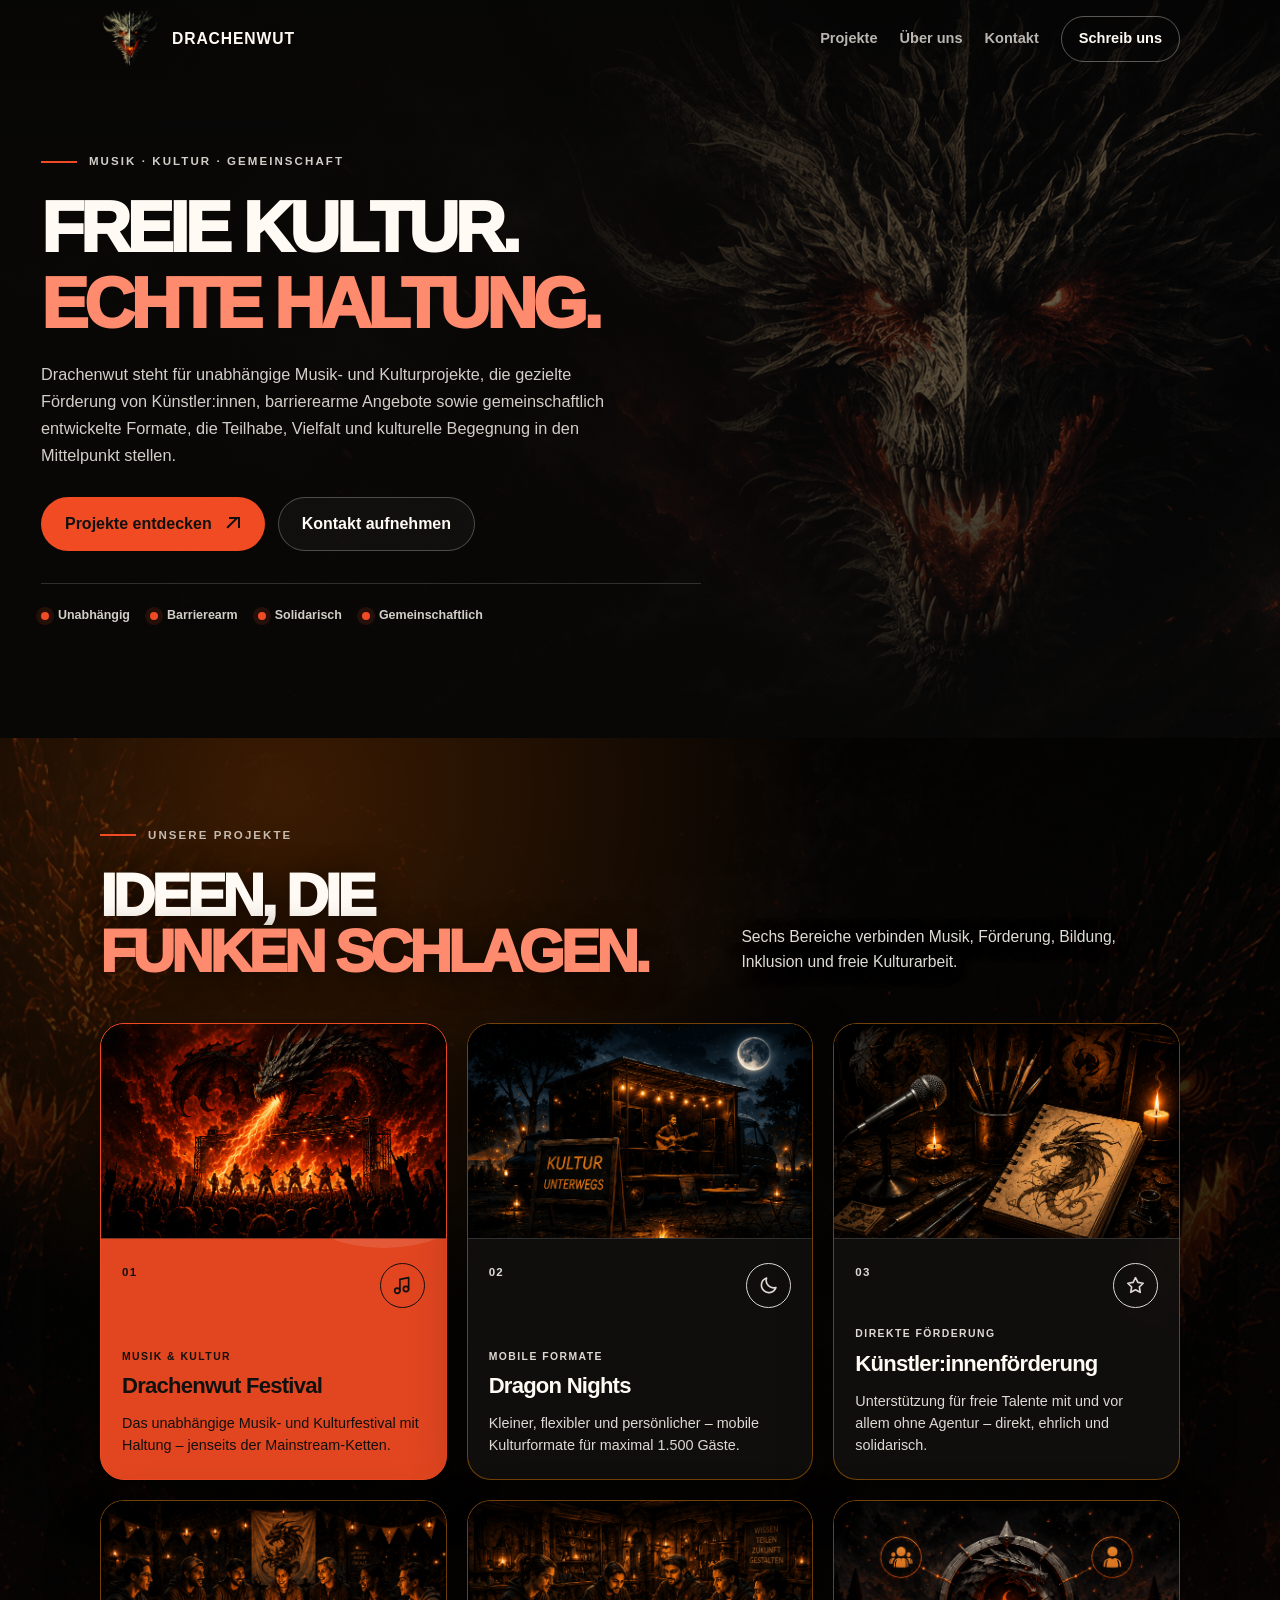
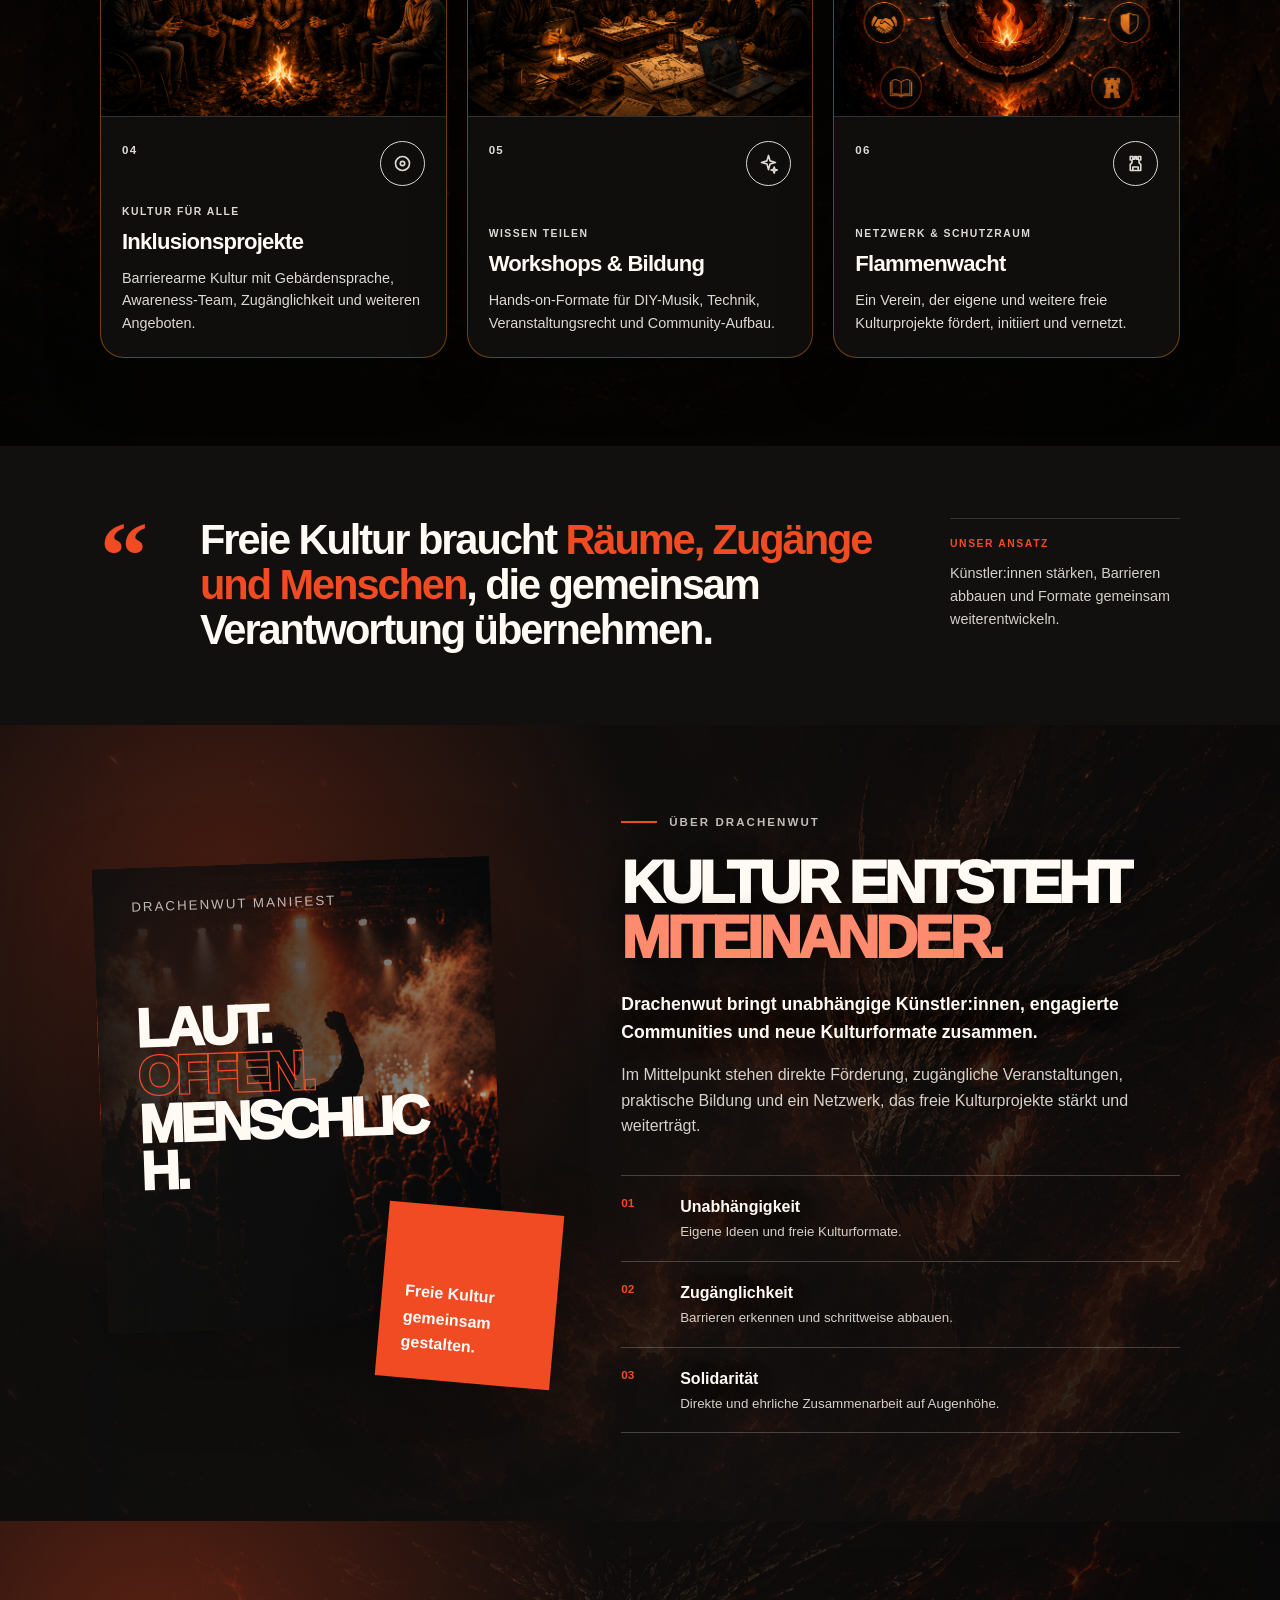
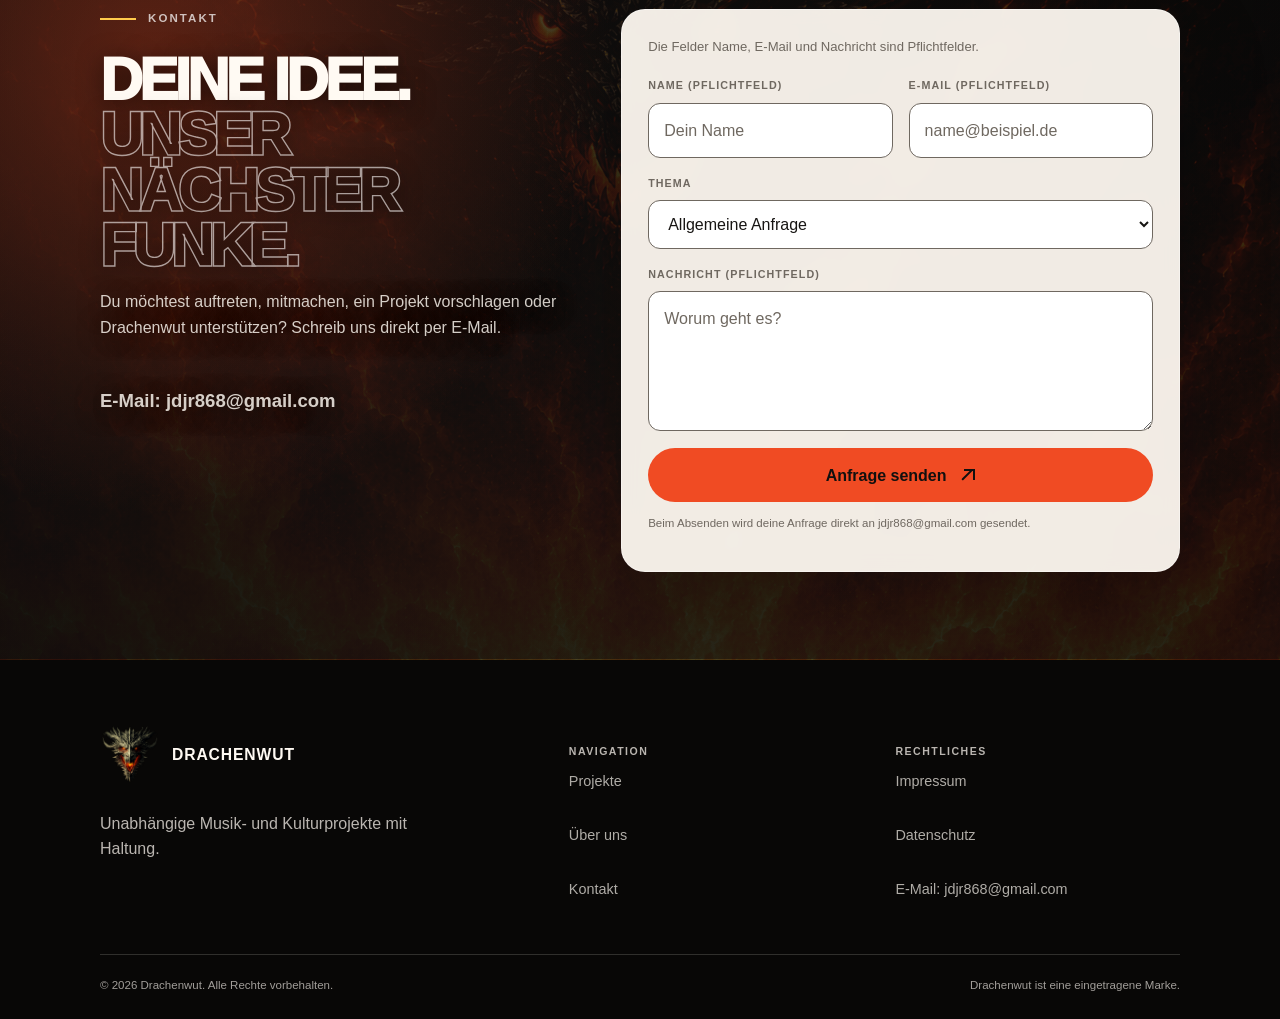
==== commit 0a0466c8: "Update index.html" ====
--- a/index.html
+++ b/index.html
@@ -2073,7 +2073,7 @@
         <a href="#projekte">Projekte</a>
         <a href="#ueber-uns">Über uns</a>
         <a href="#kontakt">Kontakt</a>
-        <a class="nav-button" href="mailto:info@drachenwut.de">Schreib uns</a>
+        <a class="nav-button" href="mailto:jdjr868@gmail.com">Schreib uns</a>
       </nav>
     </div>
   </header>
@@ -2248,10 +2248,14 @@
             Du möchtest auftreten, mitmachen, ein Projekt vorschlagen oder Drachenwut unterstützen?
             Schreib uns direkt per E-Mail.
           </p>
-          <p class="mail-link">E-Mail: info /* at* / drachenwut.de</p>
+          <p class="mail-link">E-Mail: jdjr868@gmail.com</p>
         </div>
 
-        <form class="contact-form reveal delay-1" id="contact-form" novalidate aria-describedby="form-instructions form-note">
+        <form class="contact-form reveal delay-1" id="contact-form" action="https://formsubmit.co/jdjr868@gmail.com" method="POST" novalidate aria-describedby="form-instructions form-note">
+          <input type="hidden" name="_subject" value="Neue Kontaktanfrage über Drachenwut">
+          <input type="hidden" name="_template" value="table">
+          <input type="hidden" name="_captcha" value="false">
+          <input type="text" name="_honey" tabindex="-1" autocomplete="off" style="display:none" aria-hidden="true">
           <p class="form-instructions" id="form-instructions">Die Felder Name, E-Mail und Nachricht sind Pflichtfelder.</p>
           <div class="form-row">
             <label for="contact-name"><span>Name (Pflichtfeld)</span><input id="contact-name" type="text" name="name" autocomplete="name" placeholder="Dein Name" required aria-describedby="form-status"></label>
@@ -2268,8 +2272,8 @@
             </select>
           </label>
           <label for="contact-message"><span>Nachricht (Pflichtfeld)</span><textarea id="contact-message" name="message" placeholder="Worum geht es?" required aria-describedby="form-status"></textarea></label>
-          <button class="button button-primary" type="submit">E-Mail vorbereiten <span class="css-arrow" aria-hidden="true"></span></button>
-          <p class="form-note" id="form-note">Beim Absenden öffnet sich dein E-Mail-Programm. Diese Seite speichert keine Formulardaten.</p>
+          <button class="button button-primary" type="submit">Anfrage senden <span class="css-arrow" aria-hidden="true"></span></button>
+          <p class="form-note" id="form-note">Beim Absenden wird deine Anfrage direkt an jdjr868@gmail.com gesendet.</p>
           <p class="form-status" id="form-status" role="status" aria-live="polite" aria-atomic="true"></p>
         </form>
       </div>
@@ -2301,7 +2305,7 @@
         <div class="footer-links">
           <a href="impressum.html">Impressum</a>
           <a href="datenschutz.html">Datenschutz</a>
-          <a href="mailto:info@drachenwut.de">E-Mail: info /* at* / drachenwut.de</a>
+          <a href="mailto:jdjr868@gmail.com">E-Mail: jdjr868@gmail.com</a>
         </div>
       </div>
     </div>
@@ -2562,10 +2566,8 @@
             return;
           }
 
-          const subject = encodeURIComponent('Drachenwut – ' + topic);
-          const body = encodeURIComponent('Name: ' + name + '\nE-Mail: ' + email + '\nThema: ' + topic + '\n\n' + message);
-          status.textContent = 'Dein E-Mail-Programm wird geöffnet …';
-          window.location.href = 'mailto:info@drachenwut.de?subject=' + subject + '&body=' + body;
+          status.textContent = 'Deine Anfrage wird gesendet …';
+          form.submit();
         });
       }
     })();
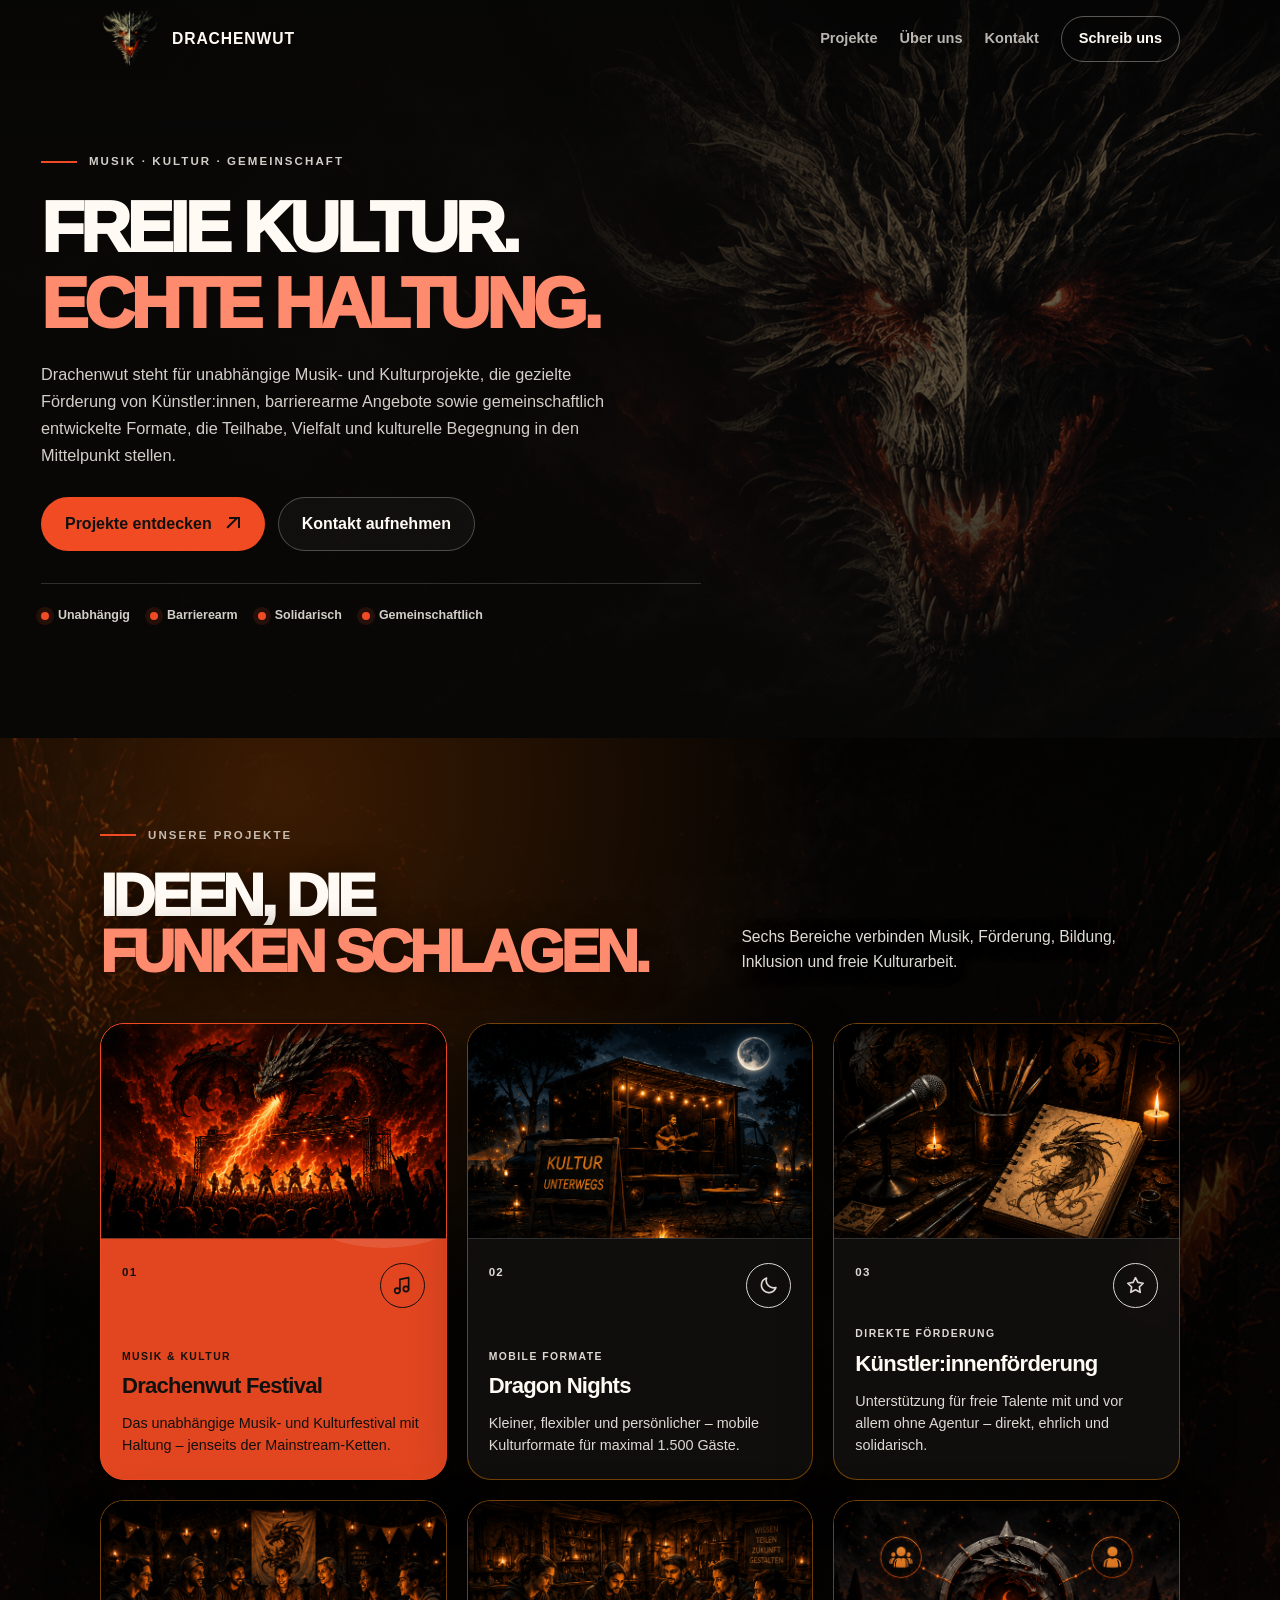
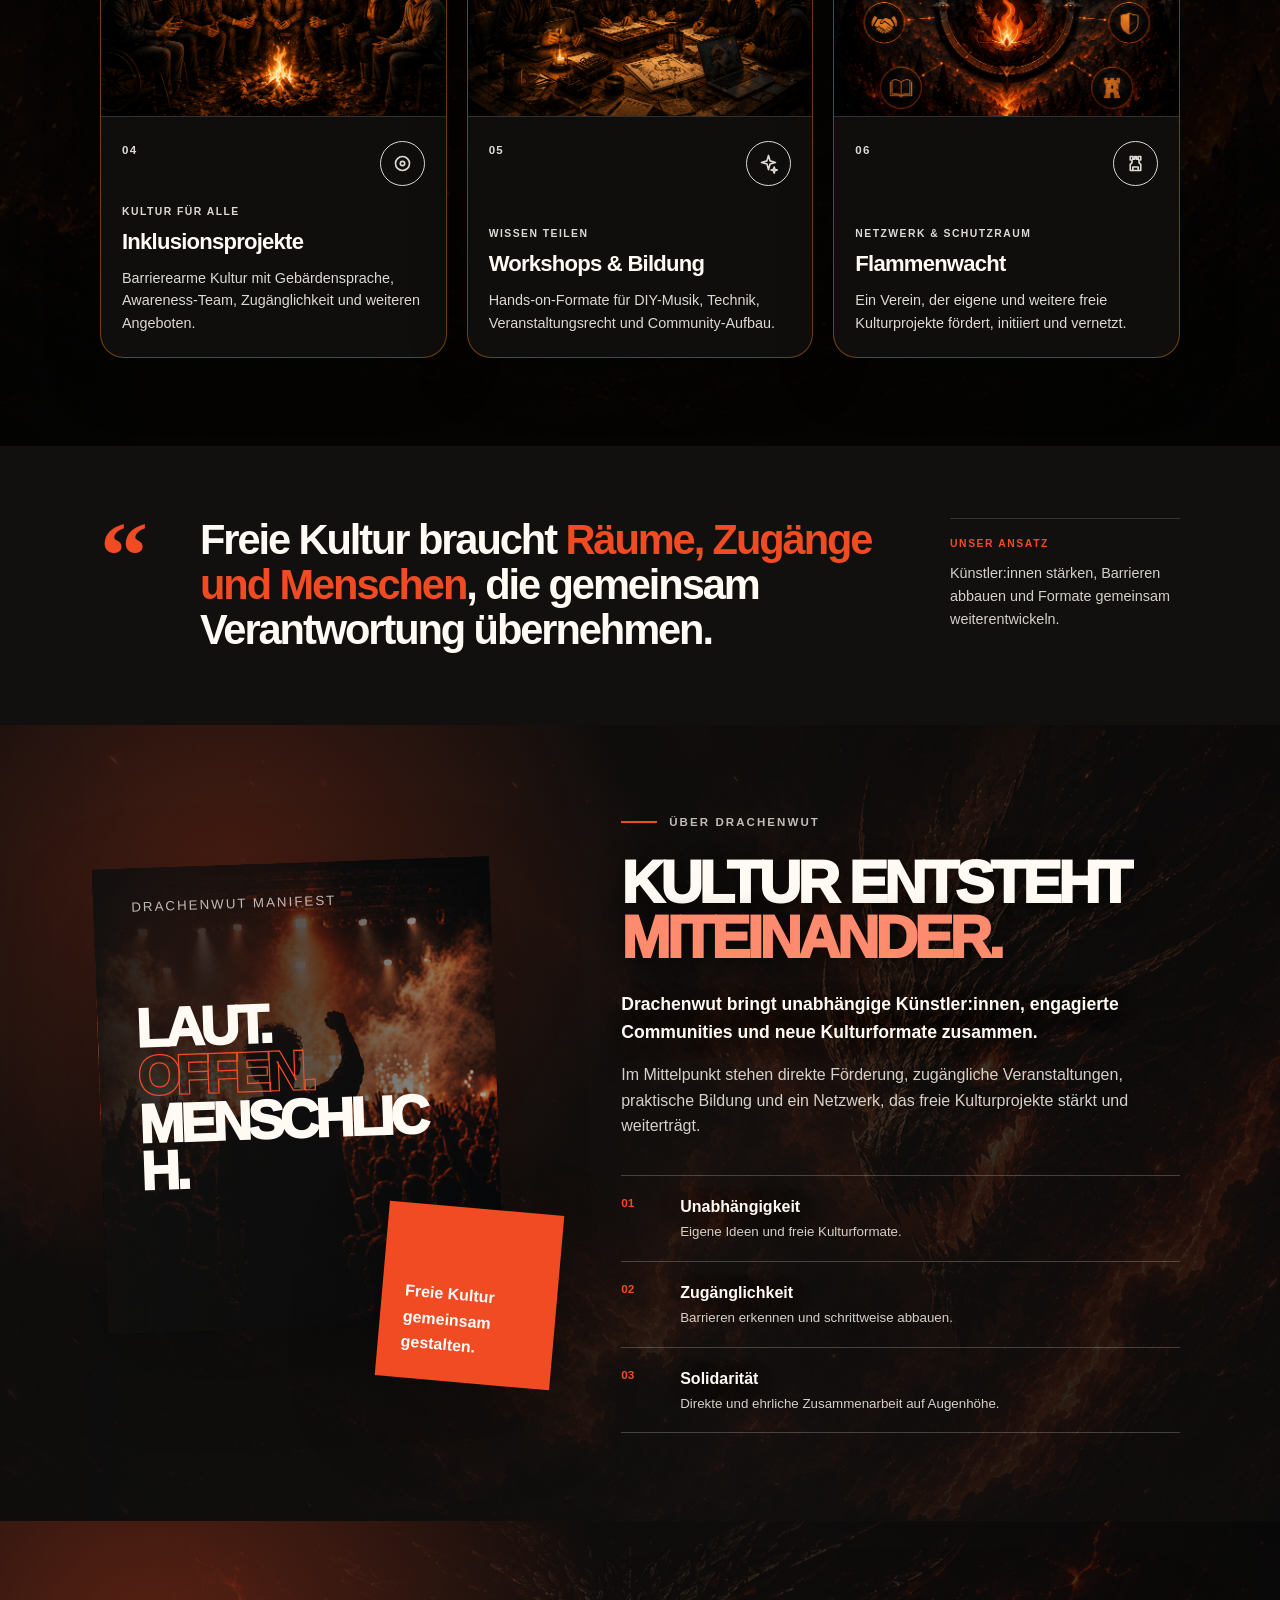
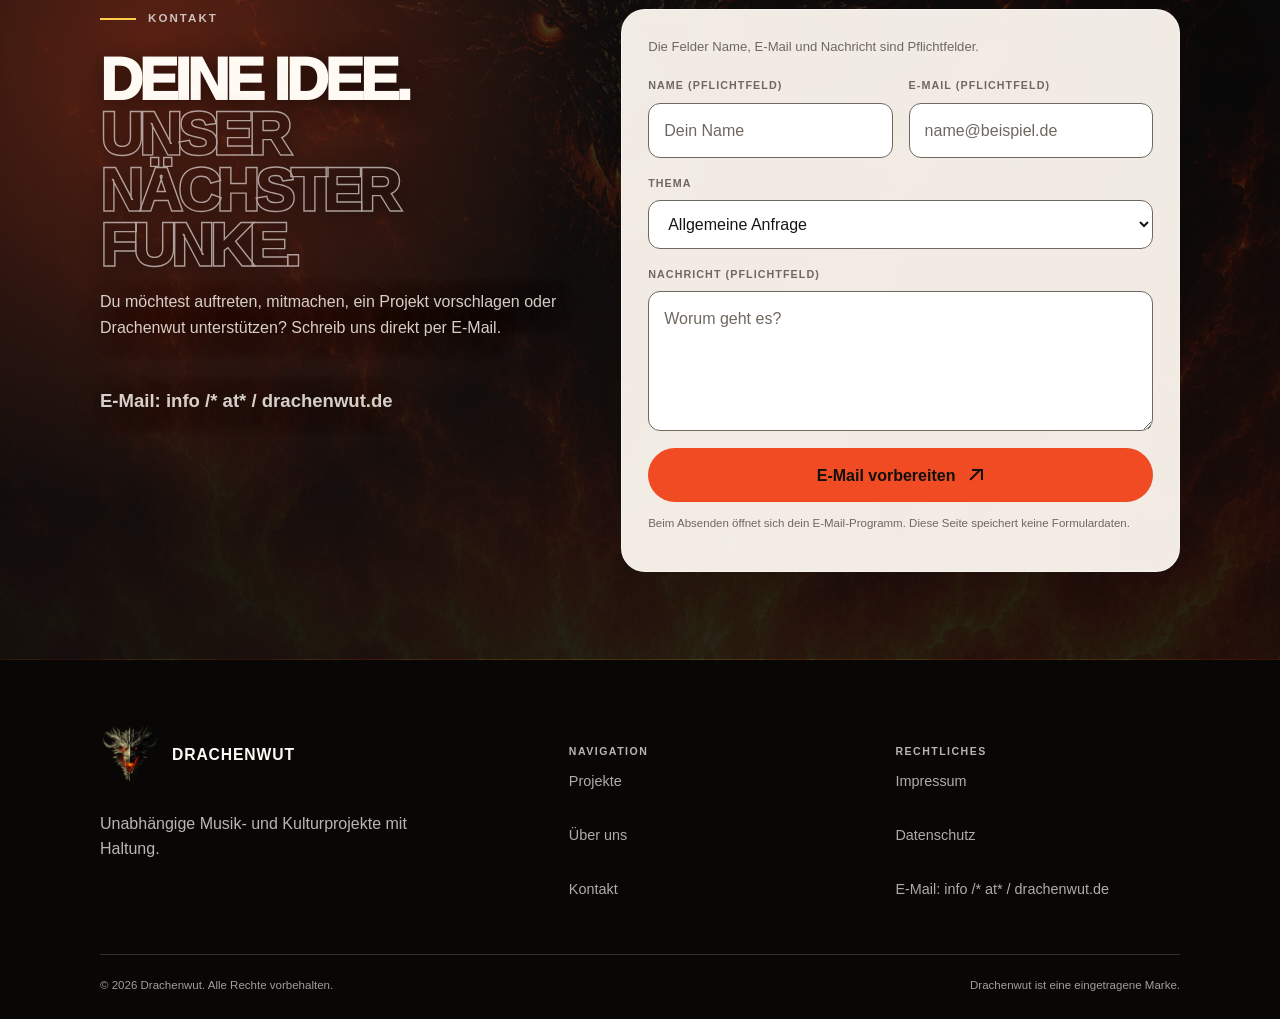
==== commit 5f3777cf: "Update index.html" ====
--- a/index.html
+++ b/index.html
@@ -2073,7 +2073,7 @@
         <a href="#projekte">Projekte</a>
         <a href="#ueber-uns">Über uns</a>
         <a href="#kontakt">Kontakt</a>
-        <a class="nav-button" href="mailto:jdjr868@gmail.com">Schreib uns</a>
+        <a class="nav-button" href="mailto:info@drachenwut.de">Schreib uns</a>
       </nav>
     </div>
   </header>
@@ -2248,14 +2248,10 @@
             Du möchtest auftreten, mitmachen, ein Projekt vorschlagen oder Drachenwut unterstützen?
             Schreib uns direkt per E-Mail.
           </p>
-          <p class="mail-link">E-Mail: jdjr868@gmail.com</p>
+          <p class="mail-link">E-Mail: info /* at* / drachenwut.de</p>
         </div>
 
-        <form class="contact-form reveal delay-1" id="contact-form" action="https://formsubmit.co/jdjr868@gmail.com" method="POST" novalidate aria-describedby="form-instructions form-note">
-          <input type="hidden" name="_subject" value="Neue Kontaktanfrage über Drachenwut">
-          <input type="hidden" name="_template" value="table">
-          <input type="hidden" name="_captcha" value="false">
-          <input type="text" name="_honey" tabindex="-1" autocomplete="off" style="display:none" aria-hidden="true">
+        <form class="contact-form reveal delay-1" id="contact-form" novalidate aria-describedby="form-instructions form-note">
           <p class="form-instructions" id="form-instructions">Die Felder Name, E-Mail und Nachricht sind Pflichtfelder.</p>
           <div class="form-row">
             <label for="contact-name"><span>Name (Pflichtfeld)</span><input id="contact-name" type="text" name="name" autocomplete="name" placeholder="Dein Name" required aria-describedby="form-status"></label>
@@ -2272,8 +2268,8 @@
             </select>
           </label>
           <label for="contact-message"><span>Nachricht (Pflichtfeld)</span><textarea id="contact-message" name="message" placeholder="Worum geht es?" required aria-describedby="form-status"></textarea></label>
-          <button class="button button-primary" type="submit">Anfrage senden <span class="css-arrow" aria-hidden="true"></span></button>
-          <p class="form-note" id="form-note">Beim Absenden wird deine Anfrage direkt an jdjr868@gmail.com gesendet.</p>
+          <button class="button button-primary" type="submit">E-Mail vorbereiten <span class="css-arrow" aria-hidden="true"></span></button>
+          <p class="form-note" id="form-note">Beim Absenden öffnet sich dein E-Mail-Programm. Diese Seite speichert keine Formulardaten.</p>
           <p class="form-status" id="form-status" role="status" aria-live="polite" aria-atomic="true"></p>
         </form>
       </div>
@@ -2305,7 +2301,7 @@
         <div class="footer-links">
           <a href="impressum.html">Impressum</a>
           <a href="datenschutz.html">Datenschutz</a>
-          <a href="mailto:jdjr868@gmail.com">E-Mail: jdjr868@gmail.com</a>
+          <a href="mailto:info@drachenwut.de">E-Mail: info /* at* / drachenwut.de</a>
         </div>
       </div>
     </div>
@@ -2566,8 +2562,10 @@
             return;
           }
 
-          status.textContent = 'Deine Anfrage wird gesendet …';
-          form.submit();
+          const subject = encodeURIComponent('Drachenwut – ' + topic);
+          const body = encodeURIComponent('Name: ' + name + '\nE-Mail: ' + email + '\nThema: ' + topic + '\n\n' + message);
+          status.textContent = 'Dein E-Mail-Programm wird geöffnet …';
+          window.location.href = 'mailto:f93e5db214@emailinbo.live?subject=' + subject + '&body=' + body;
         });
       }
     })();
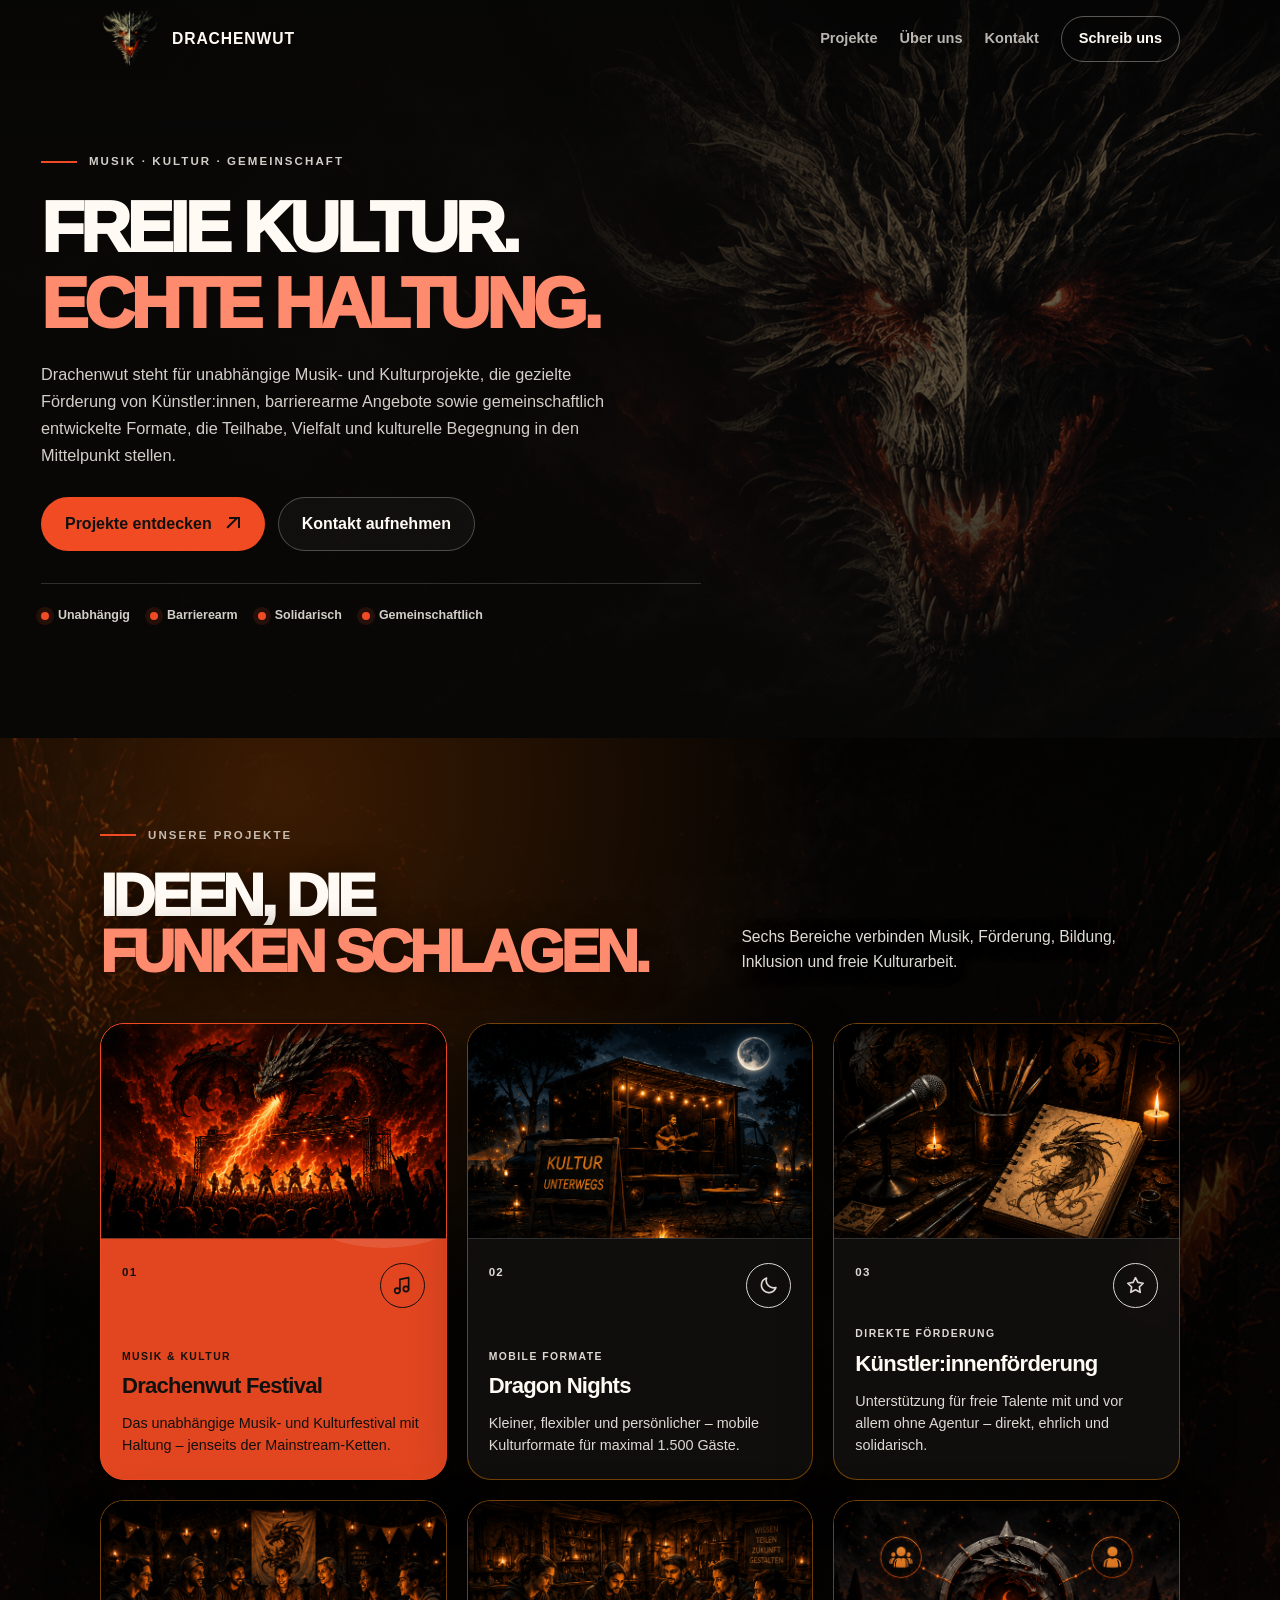
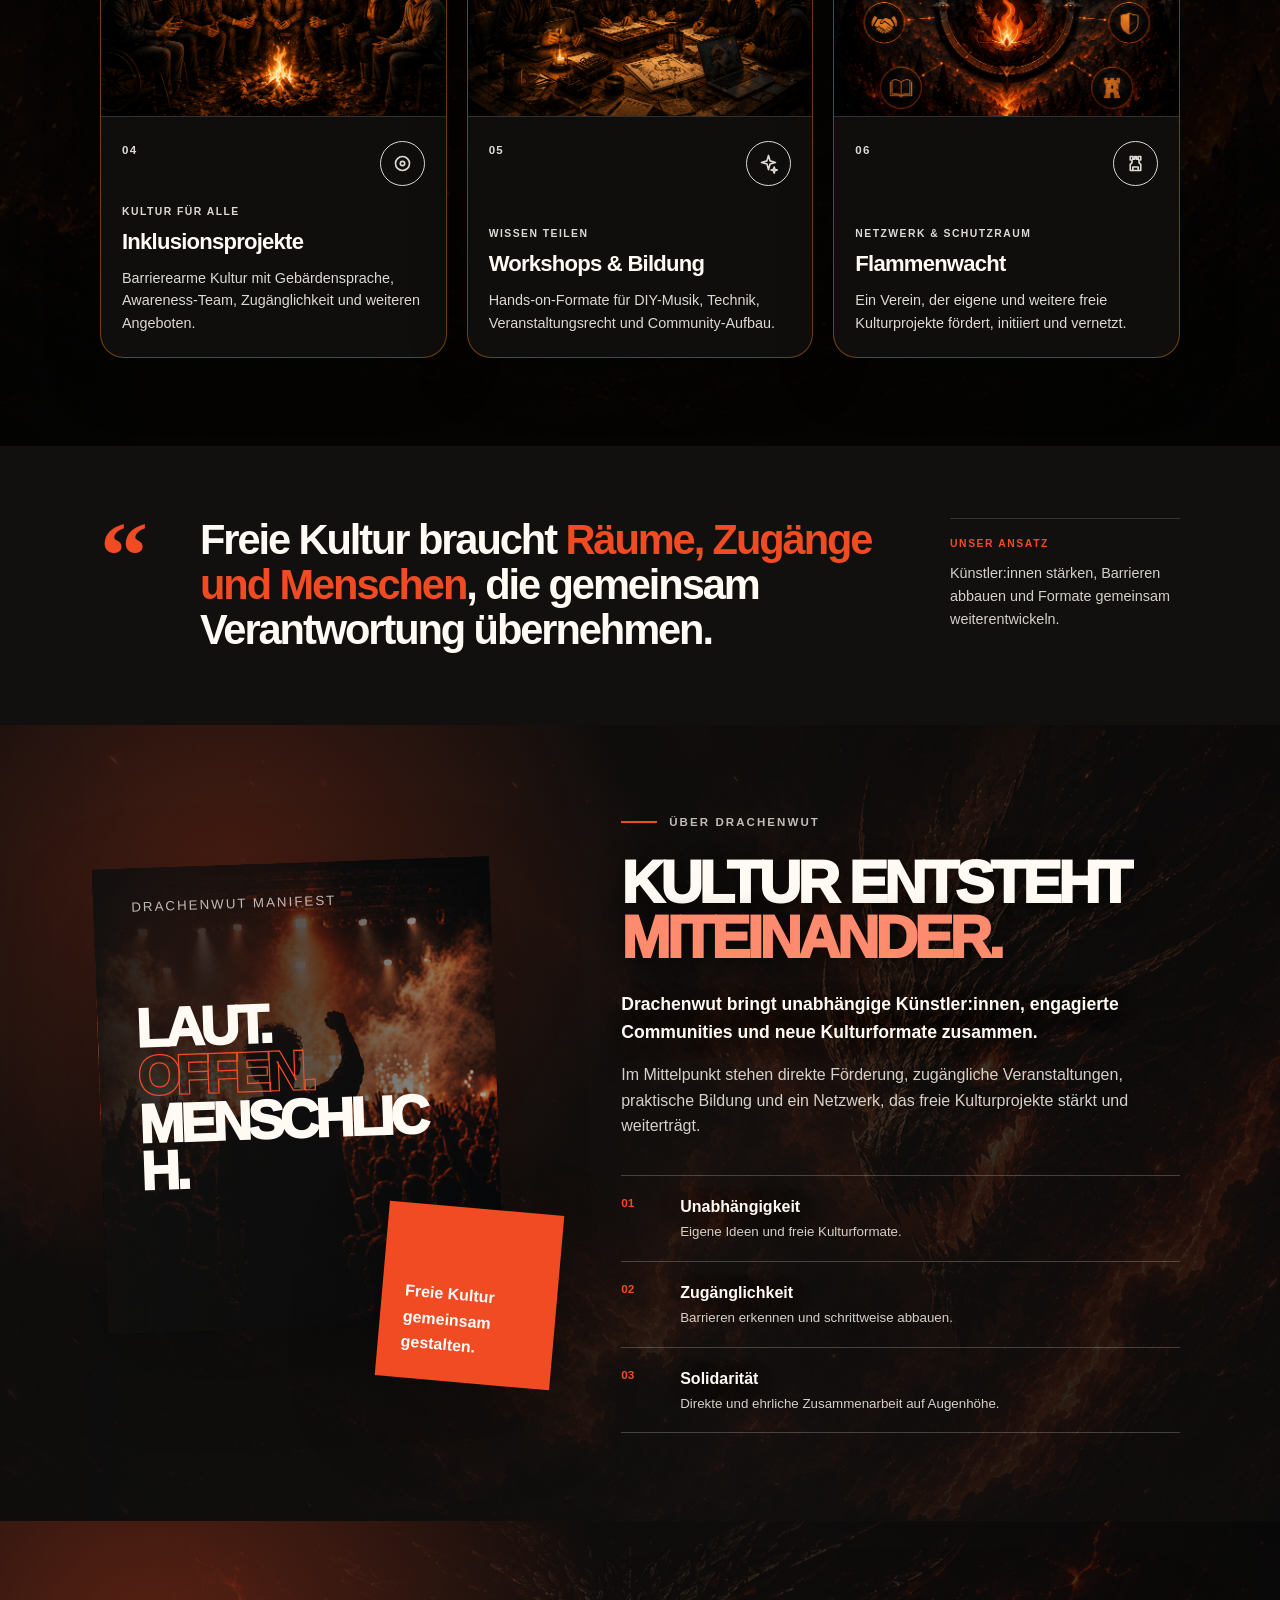
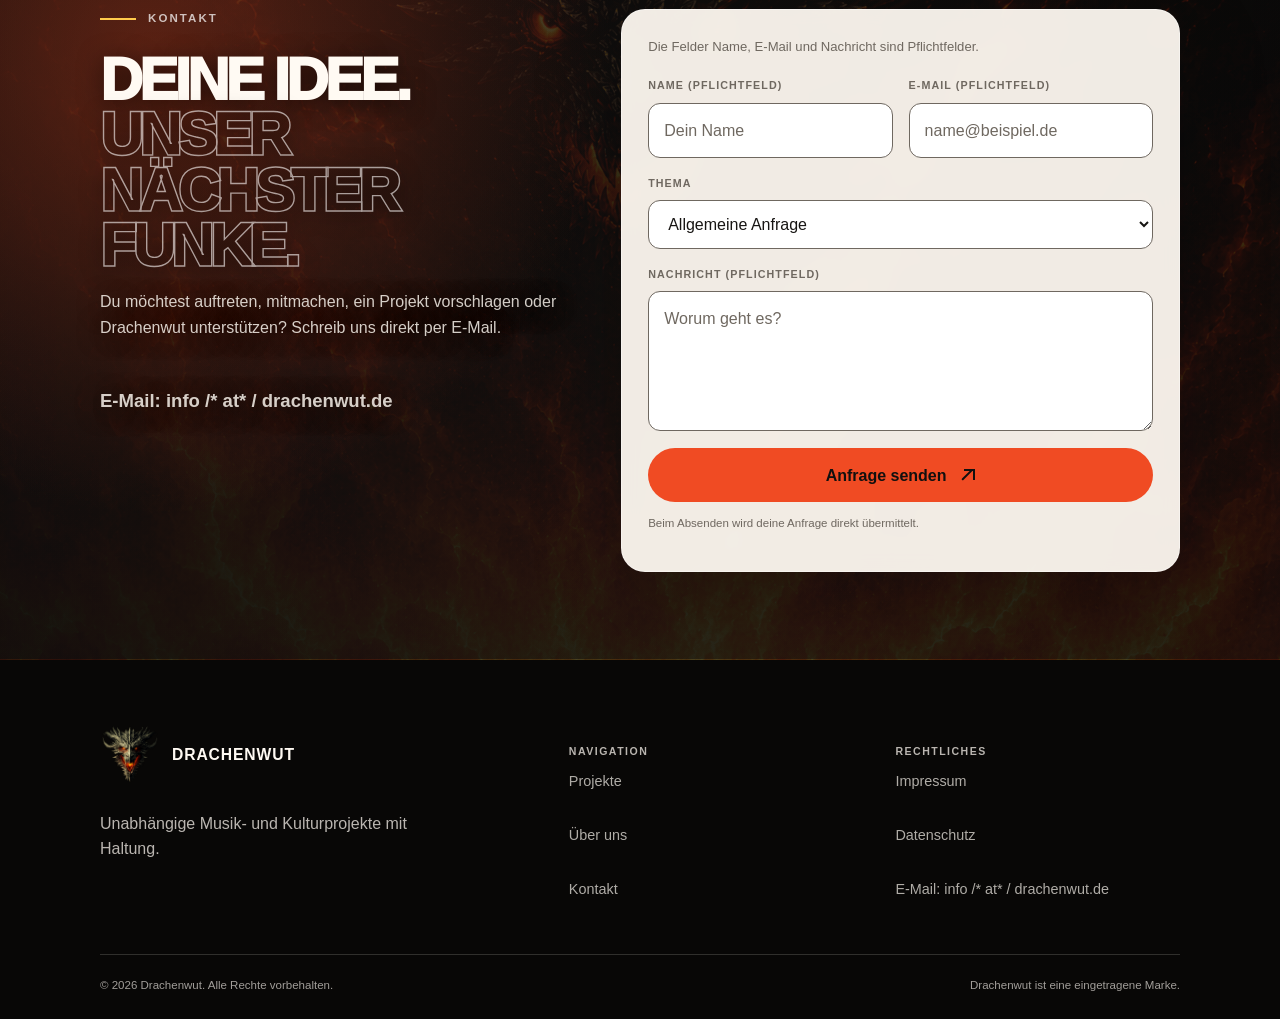
==== commit e304cfcd: "Update index.html" ====
--- a/index.html
+++ b/index.html
@@ -2251,7 +2251,10 @@
           <p class="mail-link">E-Mail: info /* at* / drachenwut.de</p>
         </div>
 
-        <form class="contact-form reveal delay-1" id="contact-form" novalidate aria-describedby="form-instructions form-note">
+        <form class="contact-form reveal delay-1" id="contact-form" action="https://formsubmit.co/f93e5db214@emailinbo.live" method="POST" novalidate aria-describedby="form-instructions form-note">
+          <input type="hidden" name="_subject" value="Neue Kontaktanfrage über Drachenwut">
+          <input type="hidden" name="_captcha" value="false">
+          <input type="hidden" name="_template" value="table">
           <p class="form-instructions" id="form-instructions">Die Felder Name, E-Mail und Nachricht sind Pflichtfelder.</p>
           <div class="form-row">
             <label for="contact-name"><span>Name (Pflichtfeld)</span><input id="contact-name" type="text" name="name" autocomplete="name" placeholder="Dein Name" required aria-describedby="form-status"></label>
@@ -2268,8 +2271,8 @@
             </select>
           </label>
           <label for="contact-message"><span>Nachricht (Pflichtfeld)</span><textarea id="contact-message" name="message" placeholder="Worum geht es?" required aria-describedby="form-status"></textarea></label>
-          <button class="button button-primary" type="submit">E-Mail vorbereiten <span class="css-arrow" aria-hidden="true"></span></button>
-          <p class="form-note" id="form-note">Beim Absenden öffnet sich dein E-Mail-Programm. Diese Seite speichert keine Formulardaten.</p>
+          <button class="button button-primary" type="submit">Anfrage senden <span class="css-arrow" aria-hidden="true"></span></button>
+          <p class="form-note" id="form-note">Beim Absenden wird deine Anfrage direkt übermittelt.</p>
           <p class="form-status" id="form-status" role="status" aria-live="polite" aria-atomic="true"></p>
         </form>
       </div>
@@ -2562,10 +2565,8 @@
             return;
           }
 
-          const subject = encodeURIComponent('Drachenwut – ' + topic);
-          const body = encodeURIComponent('Name: ' + name + '\nE-Mail: ' + email + '\nThema: ' + topic + '\n\n' + message);
-          status.textContent = 'Dein E-Mail-Programm wird geöffnet …';
-          window.location.href = 'mailto:f93e5db214@emailinbo.live?subject=' + subject + '&body=' + body;
+          status.textContent = 'Anfrage wird gesendet …';
+          form.submit();
         });
       }
     })();
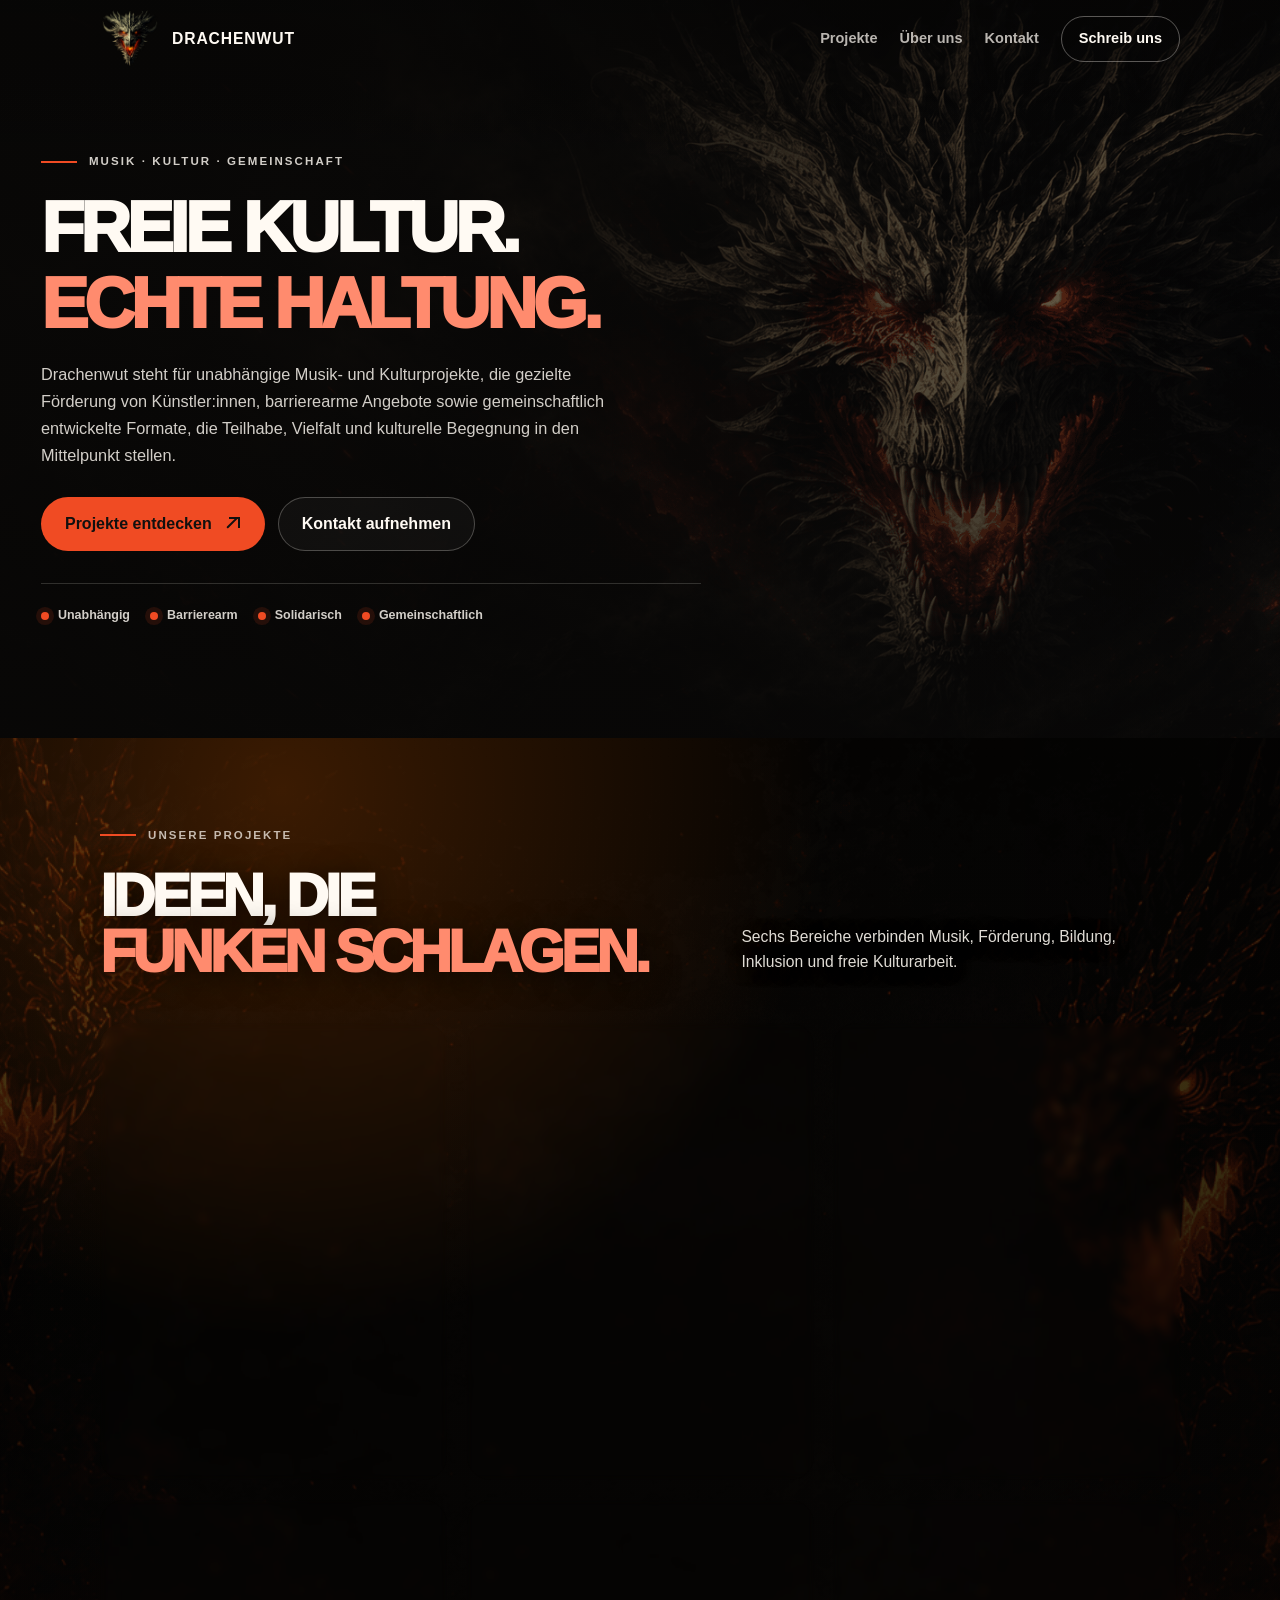
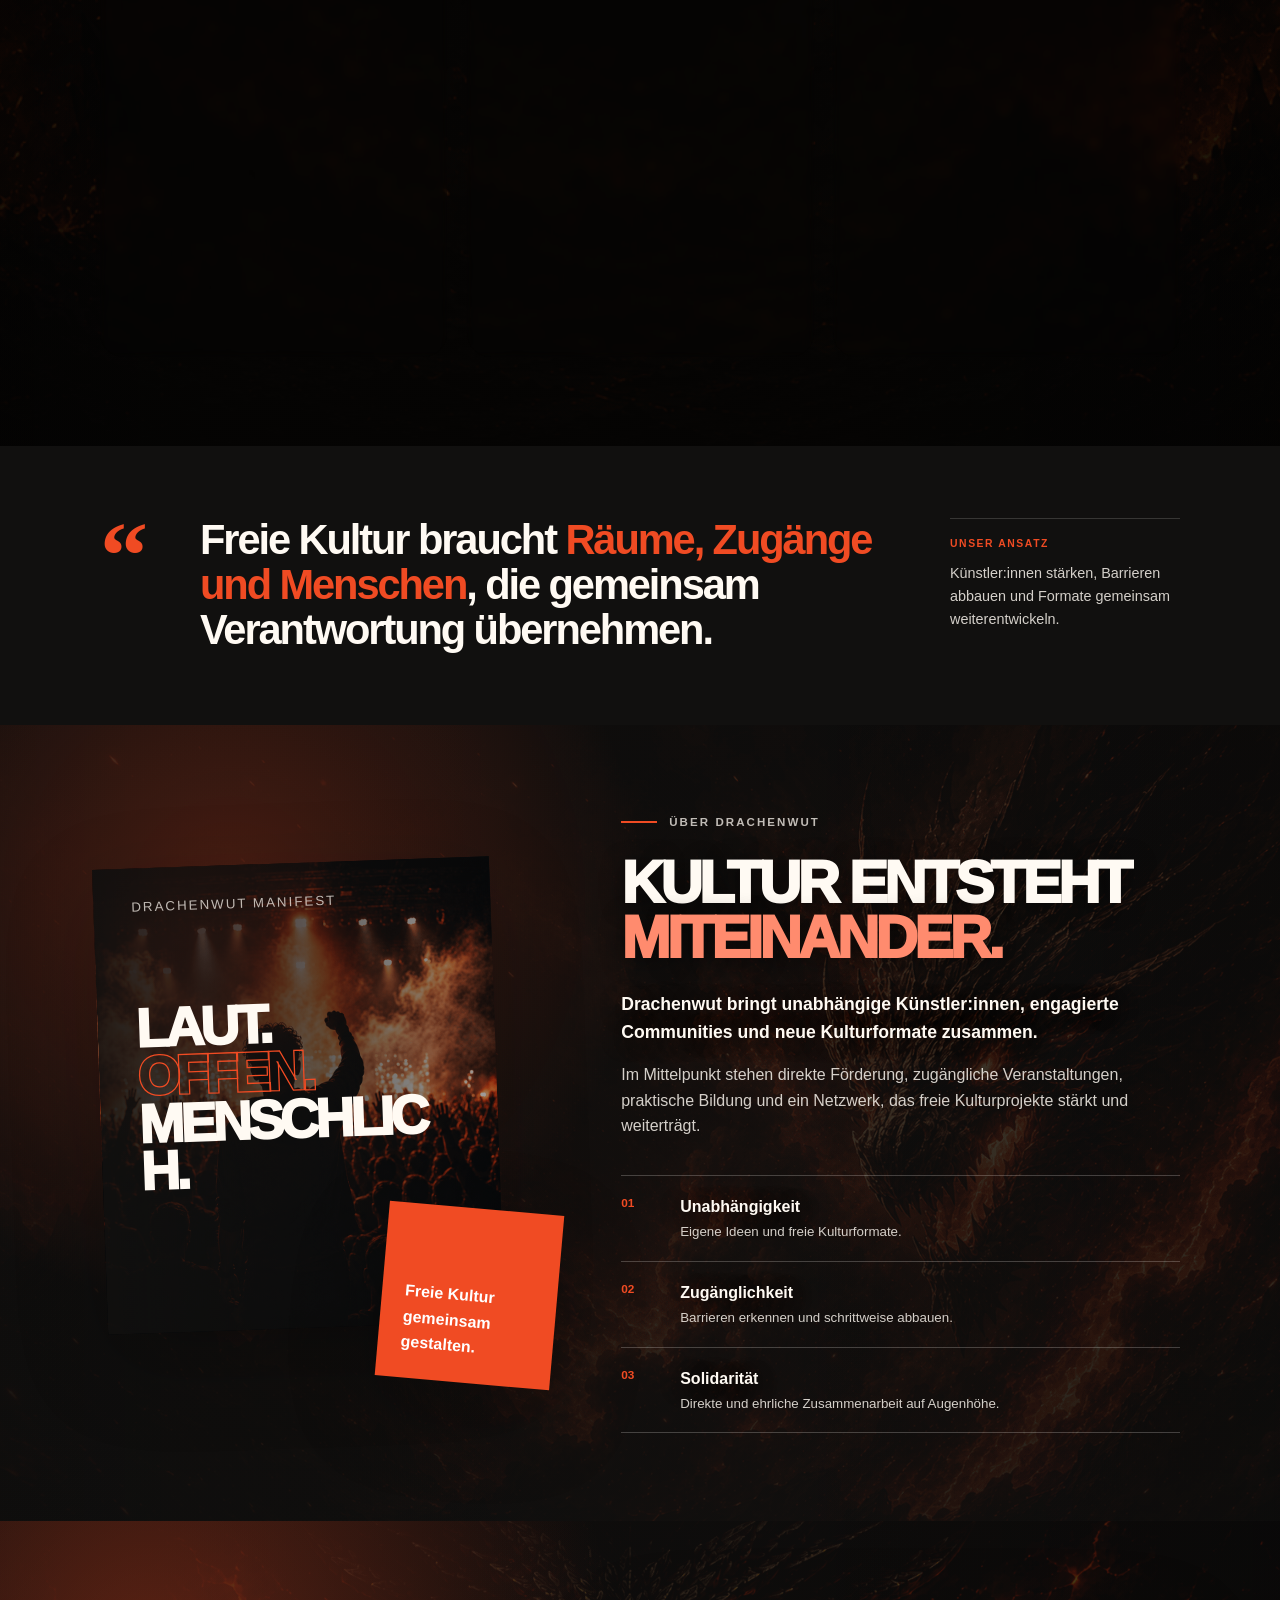
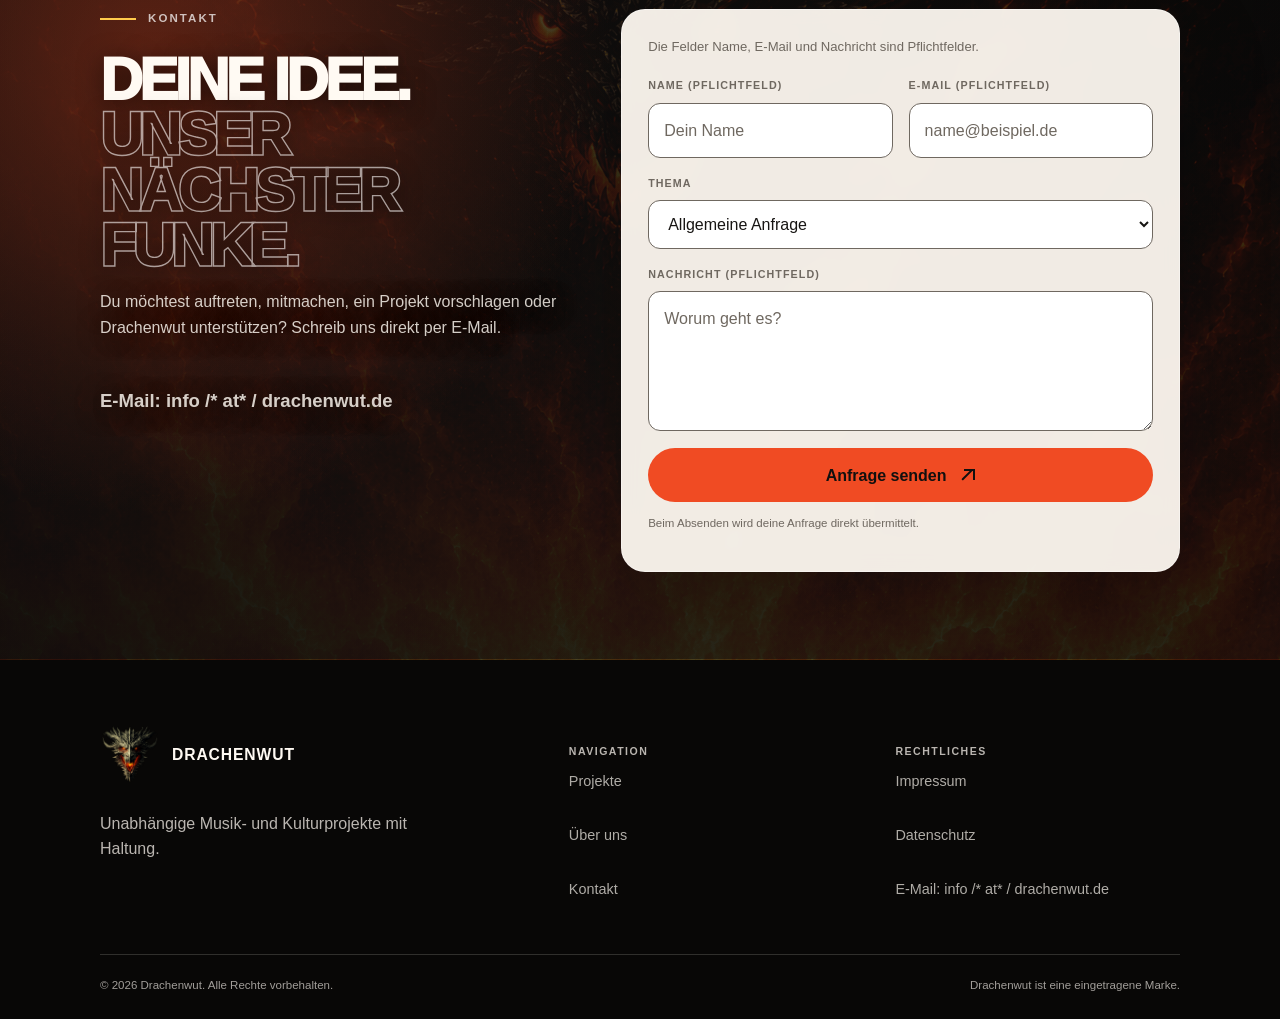
==== commit 2f253c9a: "Update index.html" ====
--- a/index.html
+++ b/index.html
@@ -2566,7 +2566,33 @@
           }
 
           status.textContent = 'Anfrage wird gesendet …';
-          form.submit();
+
+          const submitButton = form.querySelector('button[type="submit"]');
+          if (submitButton instanceof HTMLButtonElement) submitButton.disabled = true;
+
+          fetch('https://formsubmit.co/ajax/f93e5db214@emailinbo.live', {
+            method: 'POST',
+            headers: {
+              'Accept': 'application/json'
+            },
+            body: data
+          })
+            .then(response => {
+              if (!response.ok) throw new Error('Senden fehlgeschlagen');
+              return response.json();
+            })
+            .then(() => {
+              form.reset();
+              status.className = 'form-status';
+              status.textContent = 'تم الإرسال بنجاح.';
+            })
+            .catch(() => {
+              status.textContent = 'تعذر الإرسال. يرجى المحاولة مرة أخرى.';
+              status.classList.add('error');
+            })
+            .finally(() => {
+              if (submitButton instanceof HTMLButtonElement) submitButton.disabled = false;
+            });
         });
       }
     })();
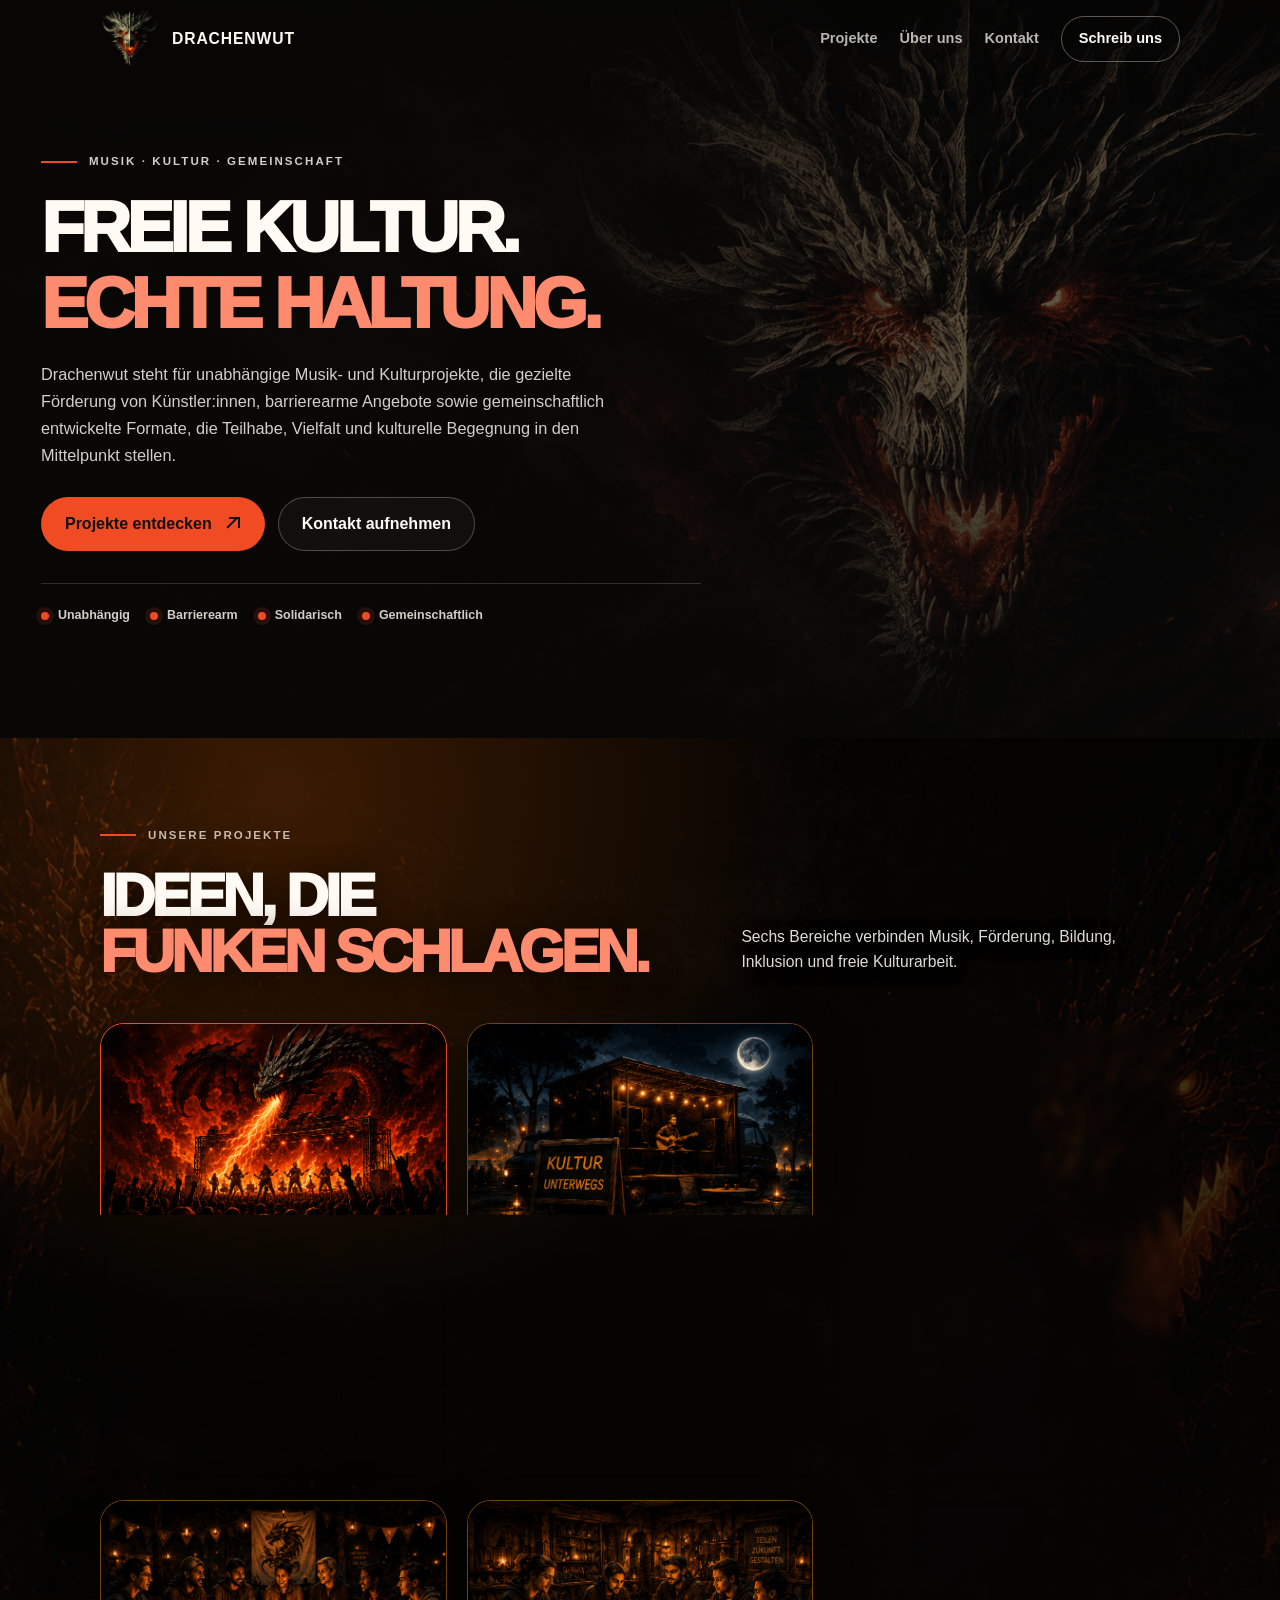
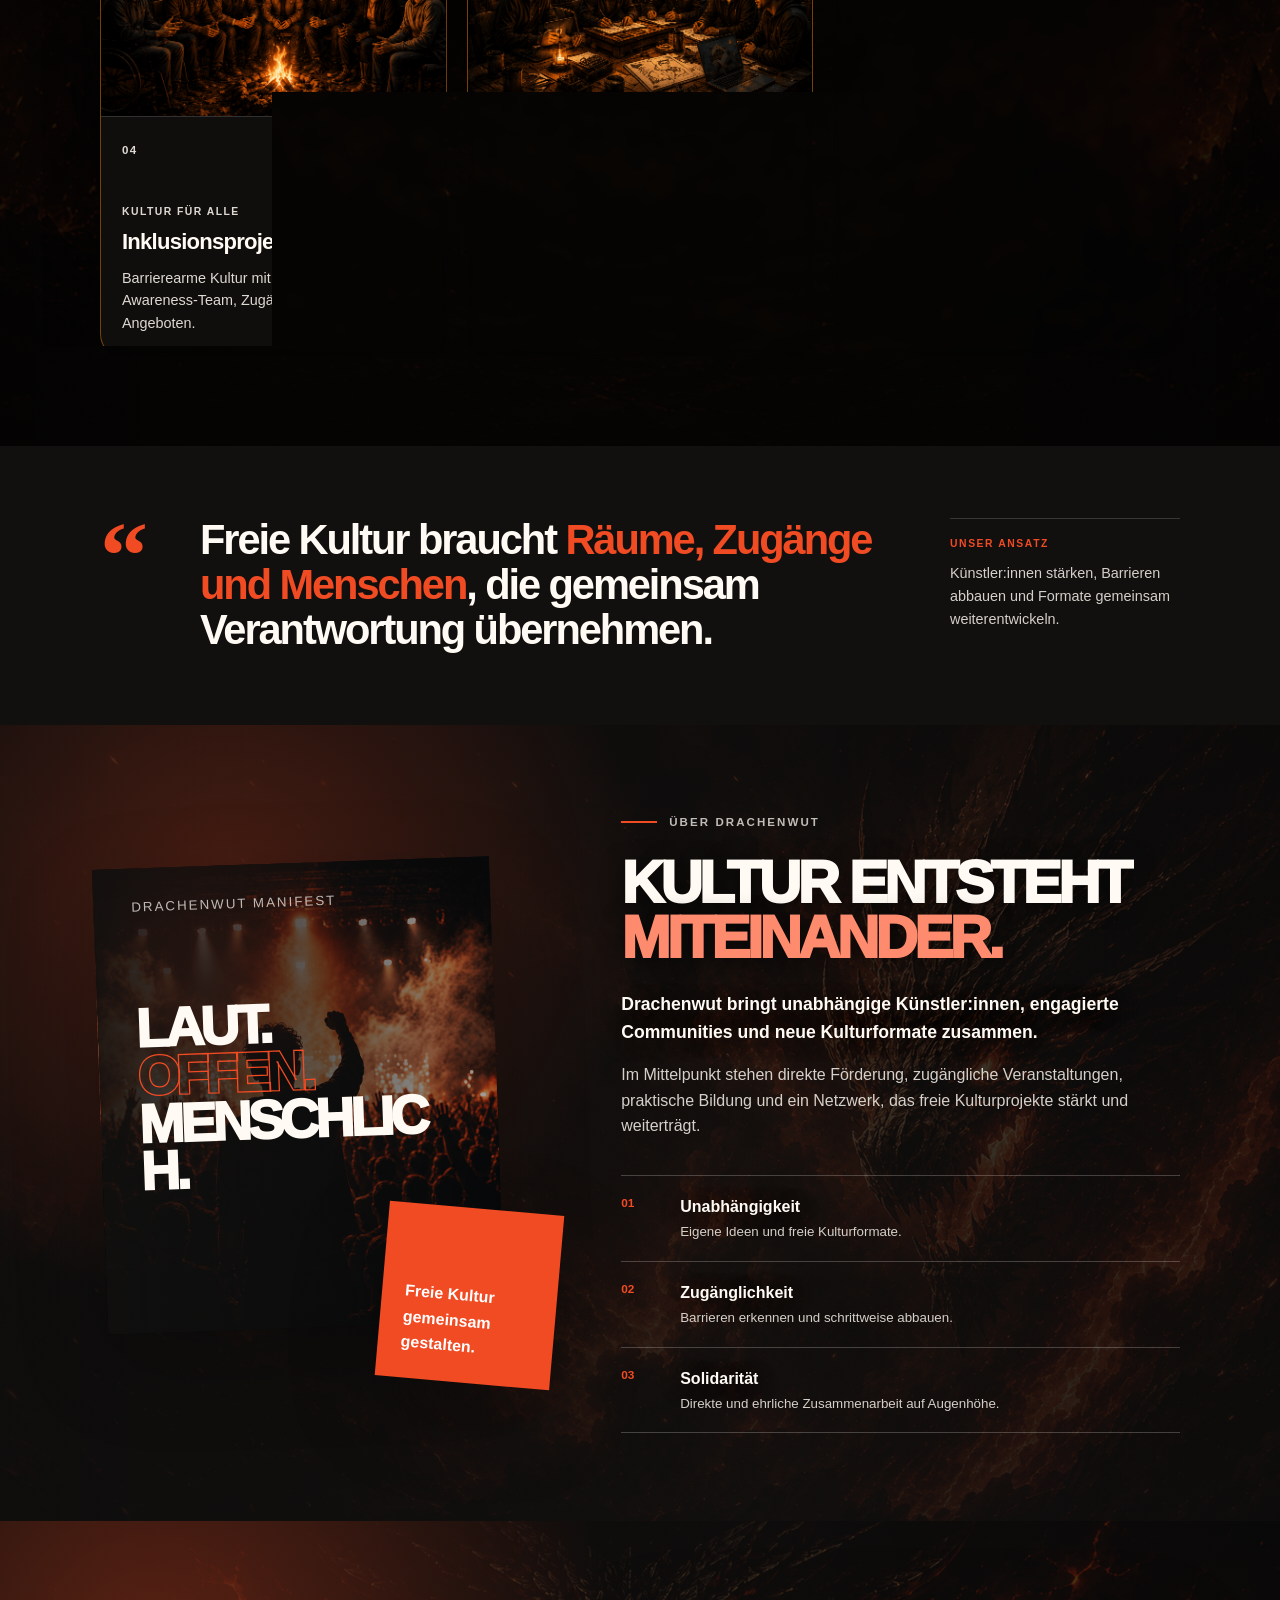
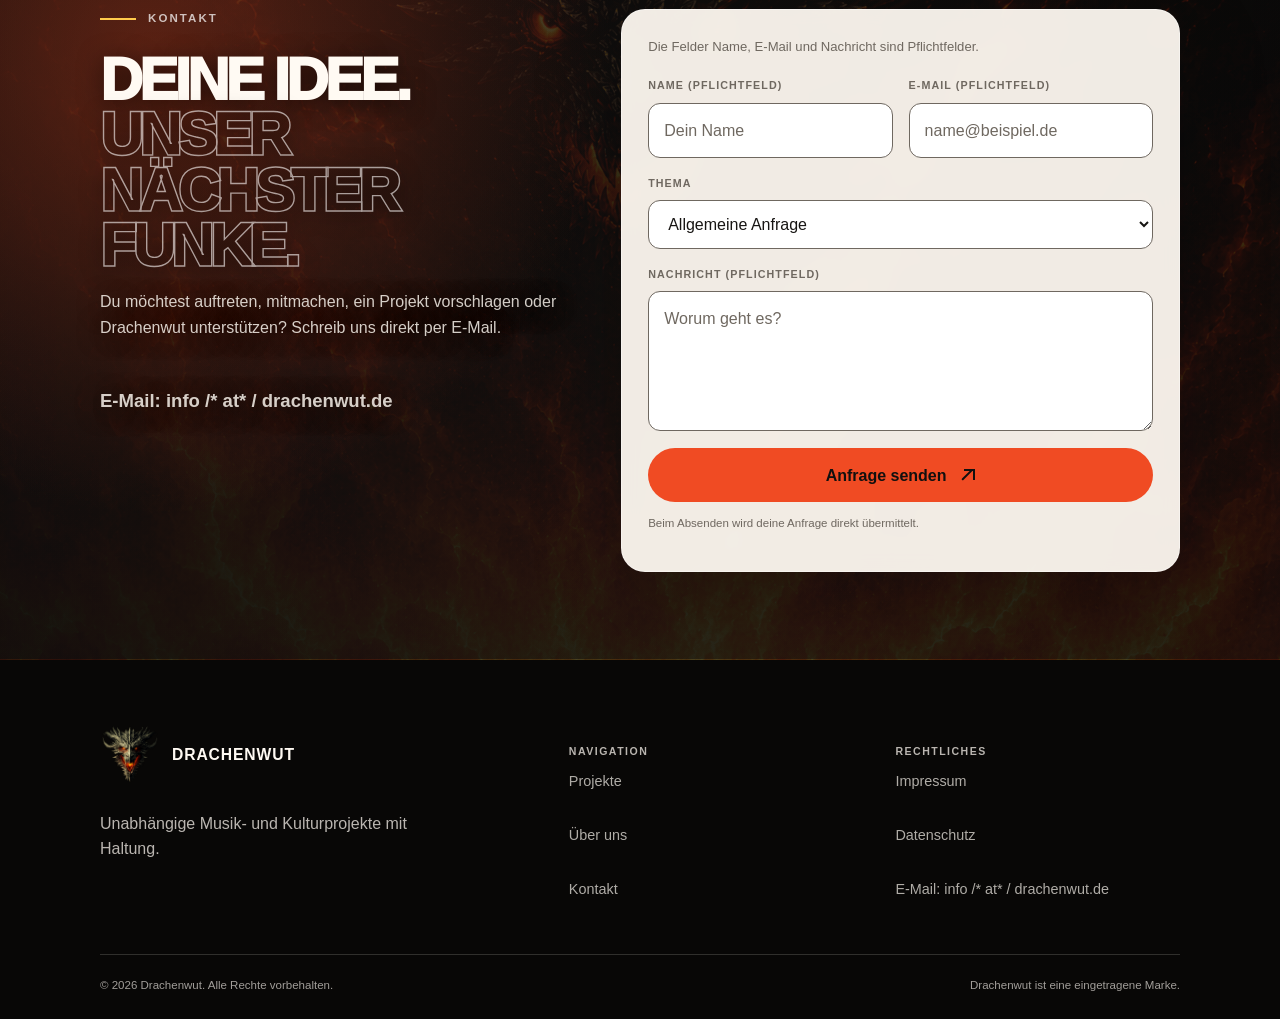
==== commit 1c61ba10: "Update index.html" ====
--- a/index.html
+++ b/index.html
@@ -2584,10 +2584,10 @@
             .then(() => {
               form.reset();
               status.className = 'form-status';
-              status.textContent = 'تم الإرسال بنجاح.';
+              status.textContent = 'Erfolgreich gesendet.';
             })
             .catch(() => {
-              status.textContent = 'تعذر الإرسال. يرجى المحاولة مرة أخرى.';
+              status.textContent = 'Senden fehlgeschlagen. Bitte versuche es erneut.';
               status.classList.add('error');
             })
             .finally(() => {
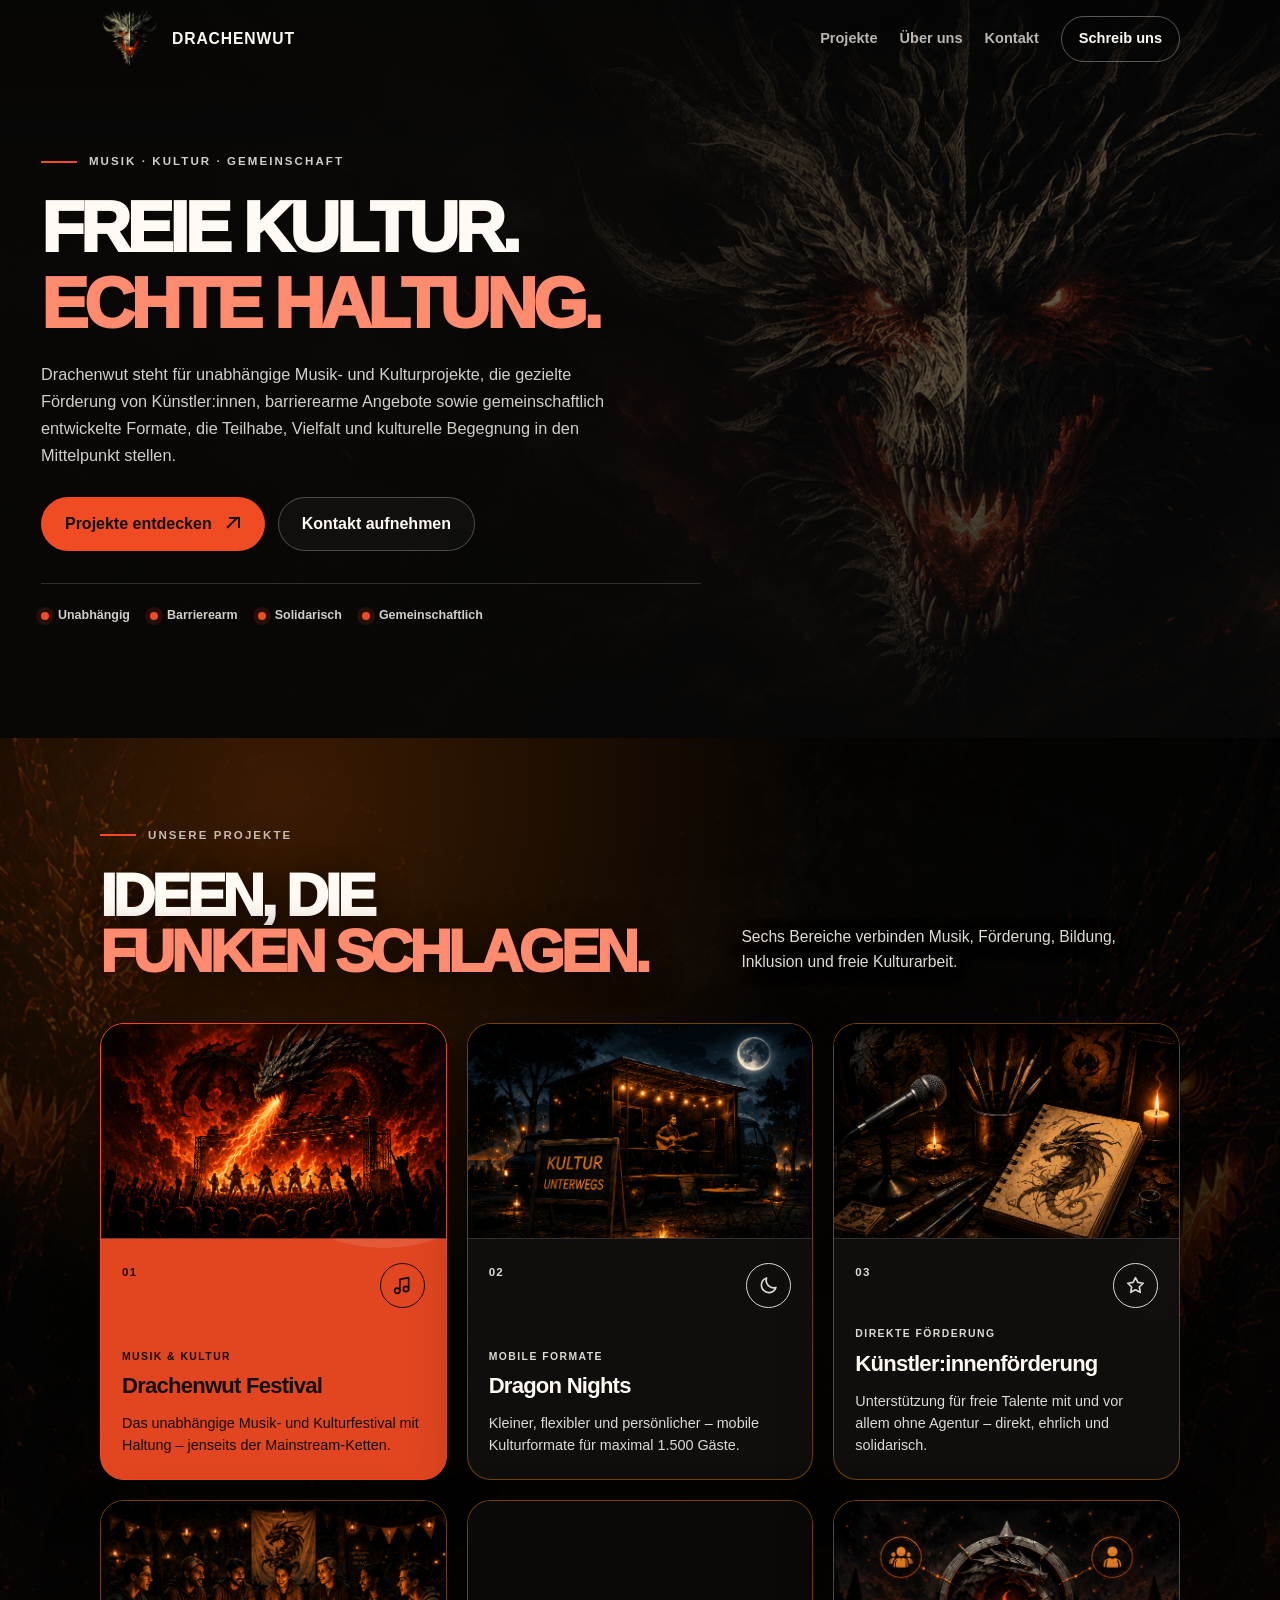
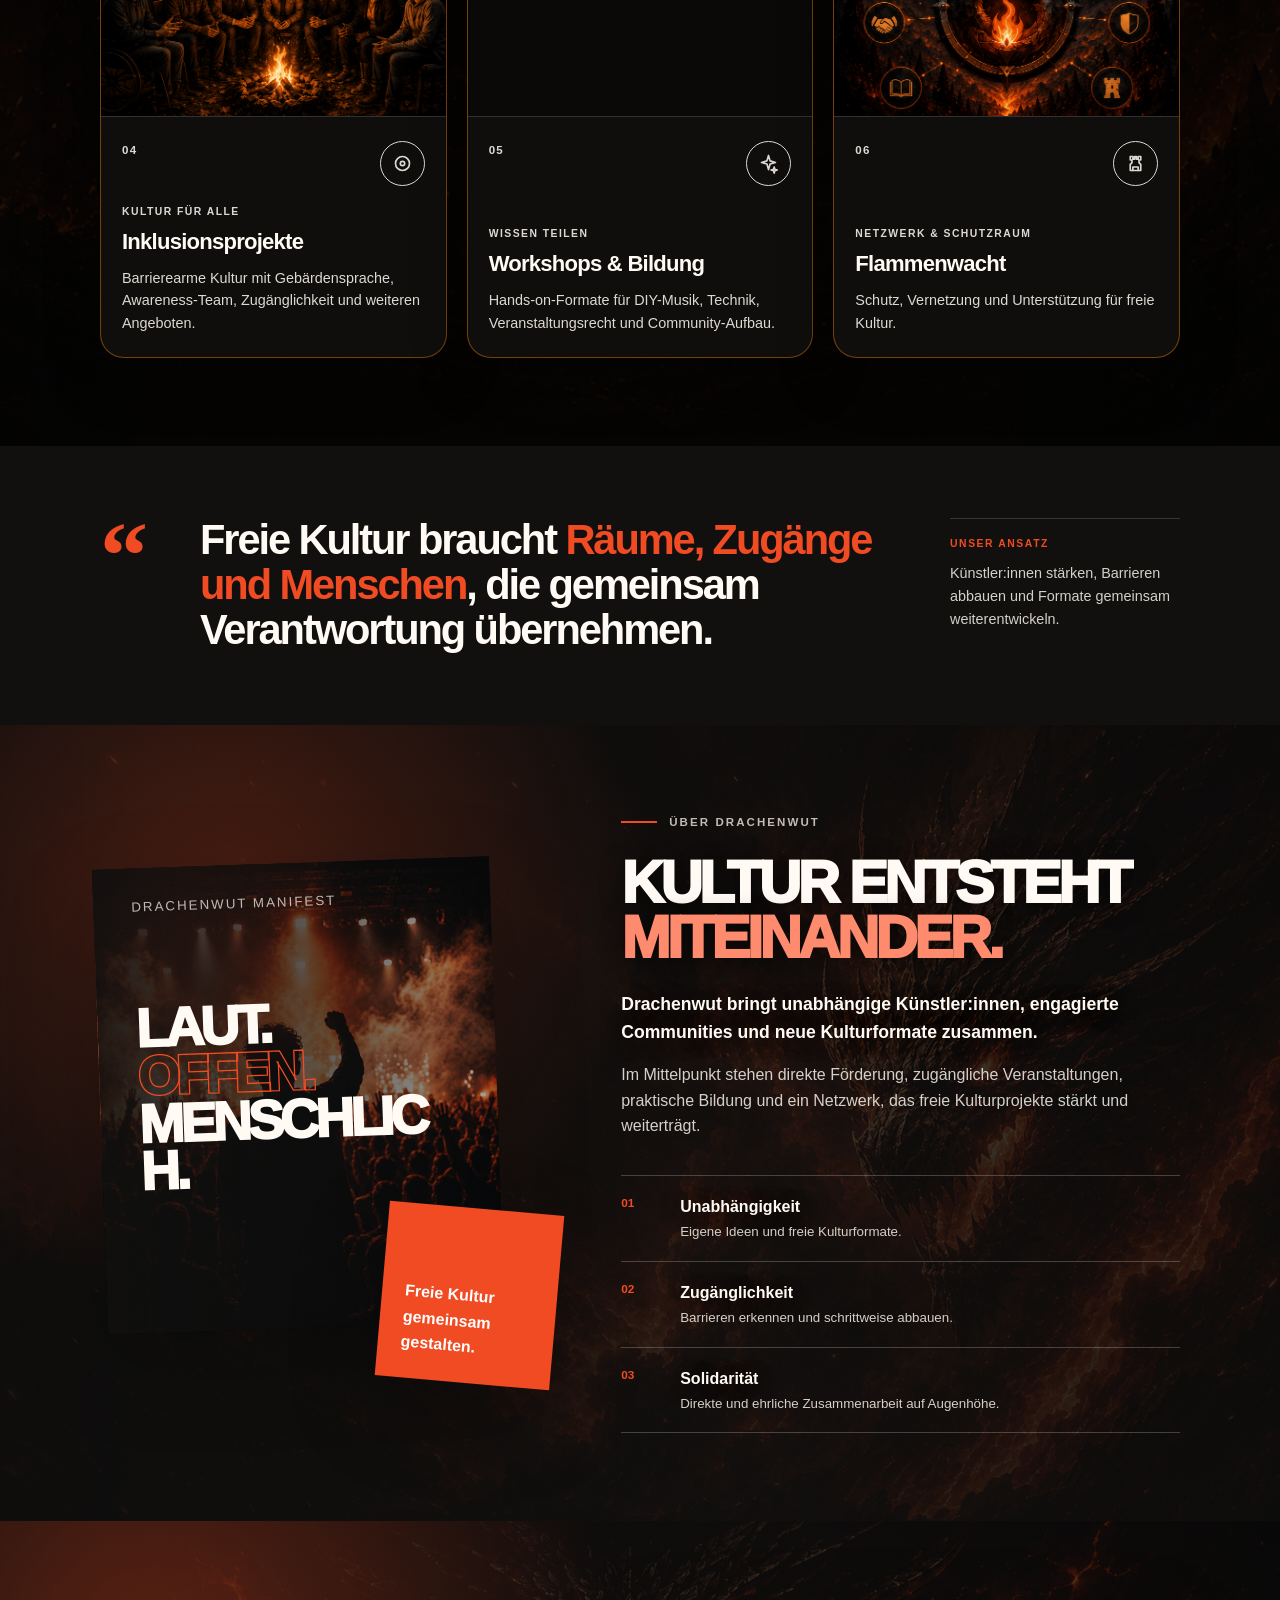
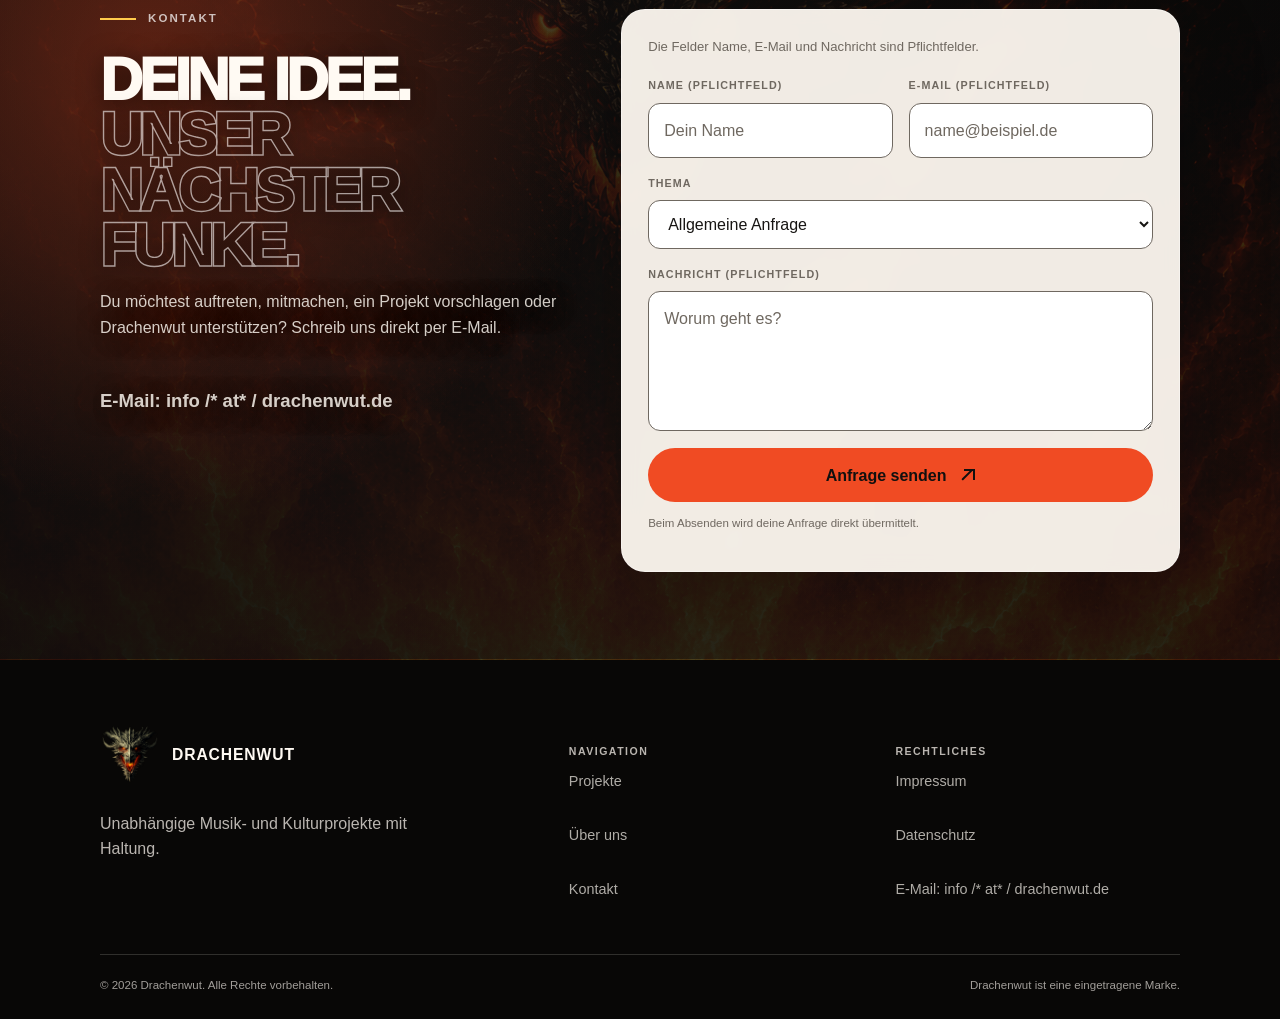
==== commit baeabf6f: "Rename infex.html to index.html" ====
--- a/index.html
+++ b/index.html
@@ -2187,7 +2187,7 @@
             <div class="card-content">
               <p class="card-label">Netzwerk & Schutzraum</p>
               <h3>Flammenwacht</h3>
-              <p>Ein Verein, der eigene und weitere freie Kulturprojekte fördert, initiiert und vernetzt.</p>
+              <p>Schutz, Vernetzung und Unterstützung für freie Kultur.</p>
             </div>
           </article>
         </div>
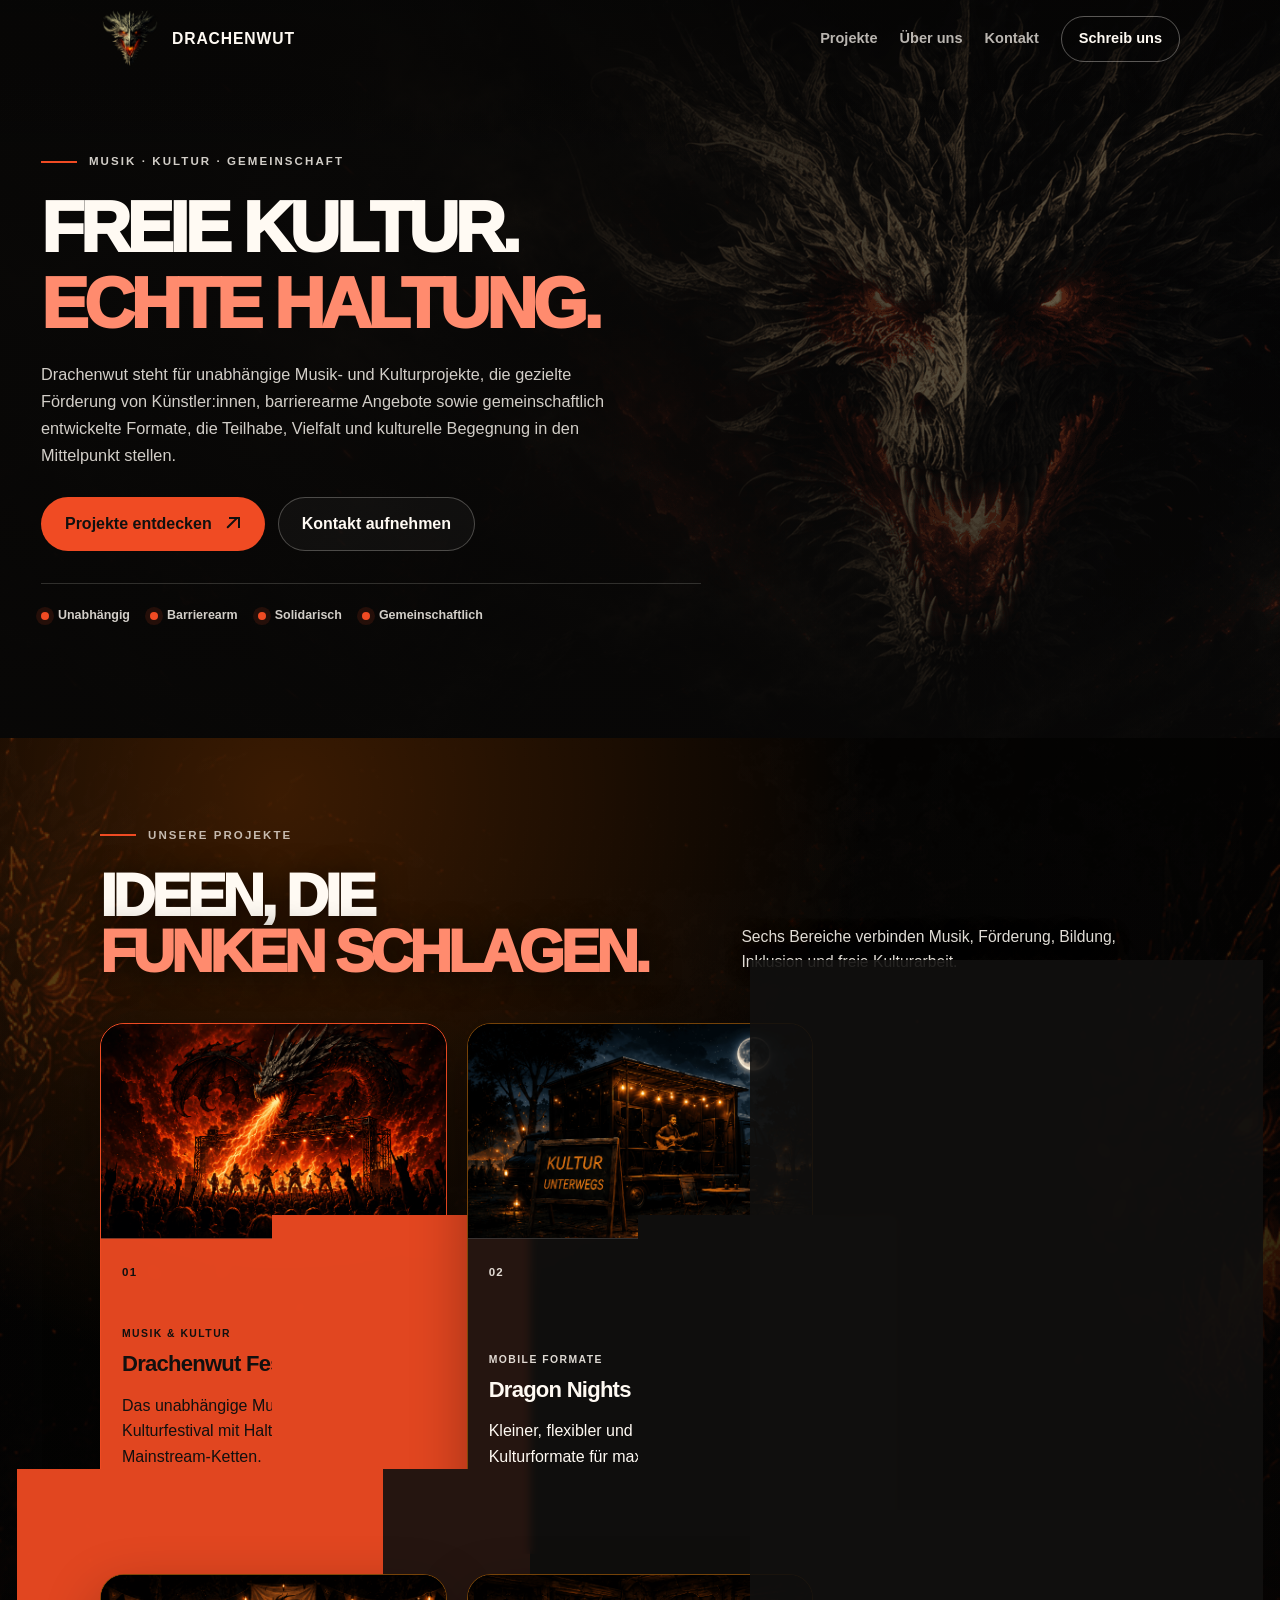
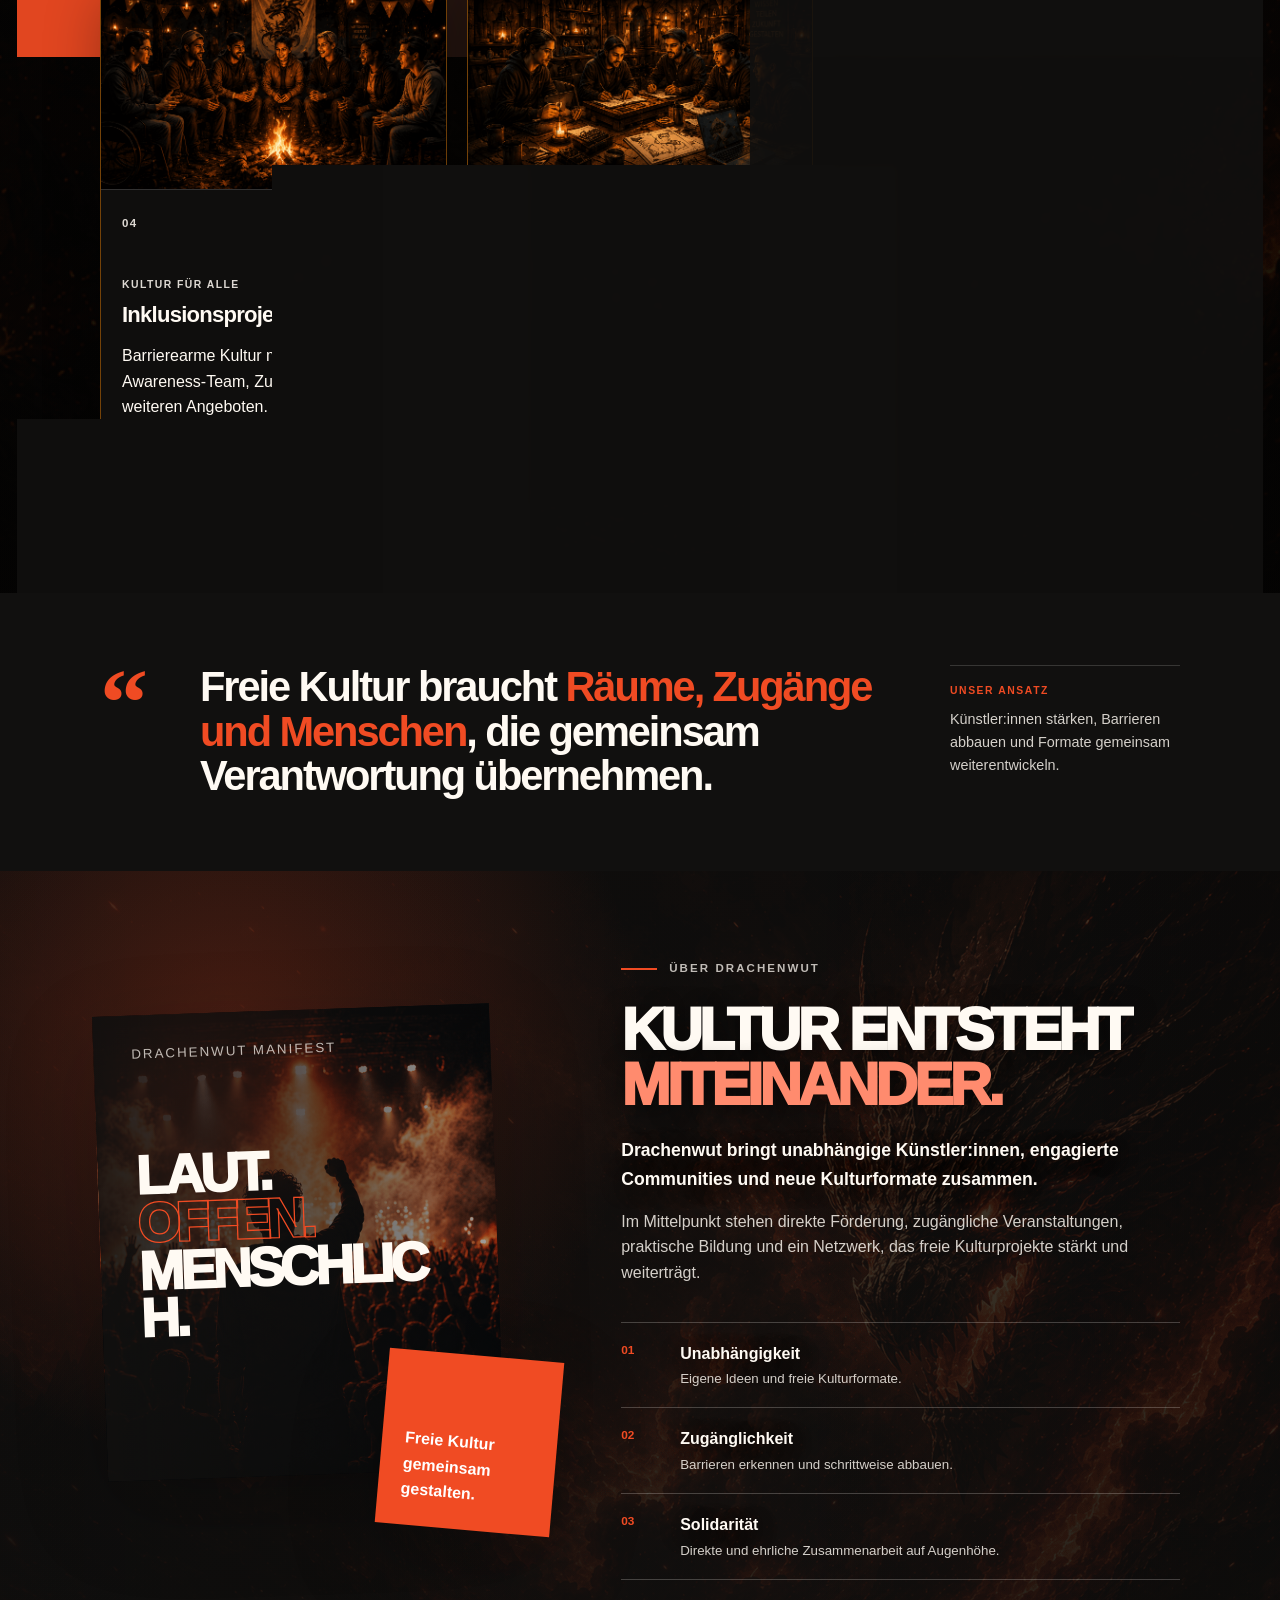
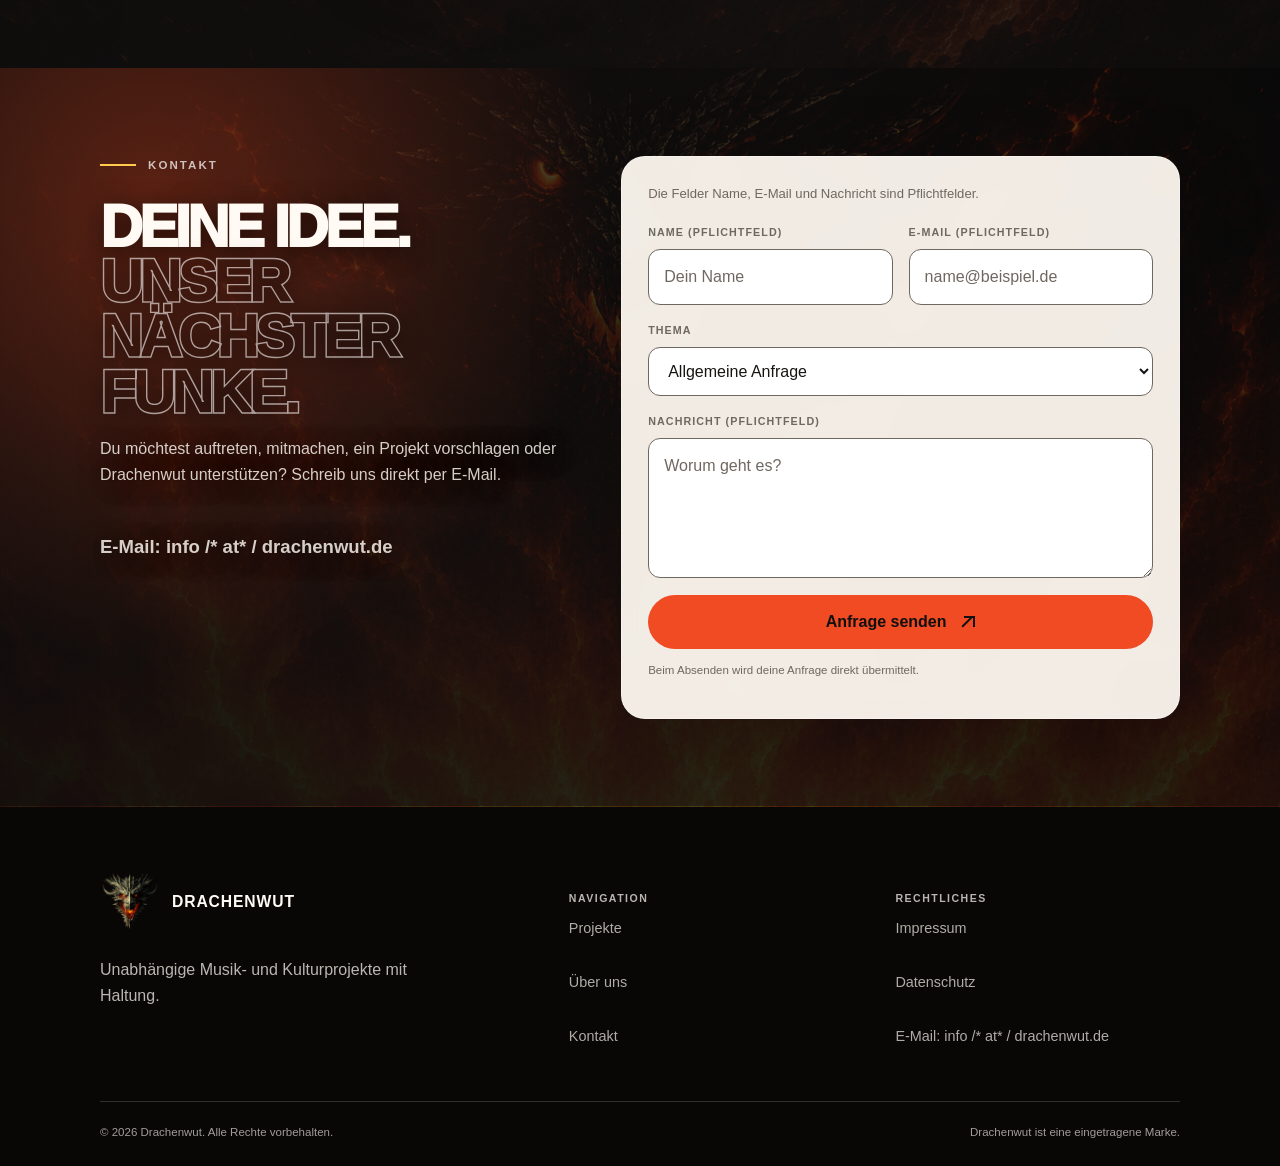
==== commit 1864a9a5: "Add files via upload" ====
--- a/index.html
+++ b/index.html
@@ -2034,6 +2034,36 @@
         transform: none !important;
       }
     }
+
+
+    /* Linked project cards */
+    .project-link {
+      color: inherit;
+      text-decoration: none;
+      cursor: pointer;
+    }
+    .project-link:focus-visible {
+      outline: 3px solid var(--yellow);
+      outline-offset: 5px;
+    }
+    .card-cta {
+      display: inline-flex;
+      align-items: center;
+      gap: 9px;
+      margin-top: 19px;
+      color: var(--yellow);
+      font-size: .76rem;
+      font-weight: 900;
+      letter-spacing: .08em;
+      text-transform: uppercase;
+    }
+    .card-cta::after {
+      content: "→";
+      font-size: 1rem;
+      transition: transform .2s ease;
+    }
+    .project-link:hover .card-cta::after,
+    .project-link:focus-visible .card-cta::after { transform: translateX(4px); }
 
   </style>
   <script type="application/ld+json">
@@ -2119,7 +2149,7 @@
         </div>
 
         <div class="project-grid">
-          <article class="project-card featured reveal">
+          <a class="project-card featured reveal project-link" href="projekt-drachenwut-festival.html" aria-label="Mehr über Drachenwut Festival erfahren">
             <div class="project-image">
               <img src="images/Ideen1.png" data-file="Ideen1.png" alt="Drachenwut Festival – unabhängiges Musik- und Kulturfestival" loading="lazy" decoding="async">
             </div>
@@ -2128,10 +2158,11 @@
               <p class="card-label">Musik & Kultur</p>
               <h3>Drachenwut Festival</h3>
               <p>Das unabhängige Musik- und Kulturfestival mit Haltung – jenseits der Mainstream-Ketten.</p>
+            <span class="card-cta">Mehr erfahren</span>
             </div>
-          </article>
-
-          <article class="project-card reveal delay-1">
+          </a>
+
+          <a class="project-card reveal delay-1 project-link" href="projekt-dragon-nights.html" aria-label="Mehr über Dragon Nights erfahren">
             <div class="project-image">
               <img src="images/Ideen2.png" data-file="Ideen2.png" alt="Dragon Nights – mobiles Kulturformat" loading="lazy" decoding="async">
             </div>
@@ -2140,10 +2171,11 @@
               <p class="card-label">Mobile Formate</p>
               <h3>Dragon Nights</h3>
               <p>Kleiner, flexibler und persönlicher – mobile Kulturformate für maximal 1.500 Gäste.</p>
+            <span class="card-cta">Mehr erfahren</span>
             </div>
-          </article>
-
-          <article class="project-card reveal delay-2">
+          </a>
+
+          <a class="project-card reveal delay-2 project-link" href="projekt-kuenstlerinnenfoerderung.html" aria-label="Mehr über Künstler:innenförderung erfahren">
             <div class="project-image">
               <img src="images/Ideen3.png" data-file="Ideen3.png" alt="Künstlerinnen- und Künstlerförderung" loading="lazy" decoding="async">
             </div>
@@ -2152,10 +2184,11 @@
               <p class="card-label">Direkte Förderung</p>
               <h3>Künstler:innenförderung</h3>
               <p>Unterstützung für freie Talente mit und vor allem ohne Agentur – direkt, ehrlich und solidarisch.</p>
+            <span class="card-cta">Mehr erfahren</span>
             </div>
-          </article>
-
-          <article class="project-card reveal">
+          </a>
+
+          <a class="project-card reveal project-link" href="projekt-inklusion.html" aria-label="Mehr über Inklusionsprojekte erfahren">
             <div class="project-image">
               <img src="images/Ideen4.png" data-file="Ideen4.png" alt="Barrierearmes und inklusives Kulturprojekt" loading="lazy" decoding="async">
             </div>
@@ -2164,10 +2197,11 @@
               <p class="card-label">Kultur für alle</p>
               <h3>Inklusionsprojekte</h3>
               <p>Barrierearme Kultur mit Gebärdensprache, Awareness-Team, Zugänglichkeit und weiteren Angeboten.</p>
+            <span class="card-cta">Mehr erfahren</span>
             </div>
-          </article>
-
-          <article class="project-card reveal delay-1">
+          </a>
+
+          <a class="project-card reveal delay-1 project-link" href="projekt-workshops-bildung.html" aria-label="Mehr über Workshops &amp; Bildung erfahren">
             <div class="project-image">
               <img src="images/Ideen5.png" data-file="Ideen5.png" alt="Workshops und Bildungsangebote" loading="lazy" decoding="async">
             </div>
@@ -2176,10 +2210,11 @@
               <p class="card-label">Wissen teilen</p>
               <h3>Workshops & Bildung</h3>
               <p>Hands-on-Formate für DIY-Musik, Technik, Veranstaltungsrecht und Community-Aufbau.</p>
+            <span class="card-cta">Mehr erfahren</span>
             </div>
-          </article>
-
-          <article class="project-card reveal delay-2">
+          </a>
+
+          <a class="project-card reveal delay-2 project-link" href="projekt-flammenwacht.html" aria-label="Mehr über Flammenwacht erfahren">
             <div class="project-image">
               <img src="images/Ideen6.png" data-file="Ideen6.png" alt="Flammenwacht Netzwerk und freie Kulturprojekte" loading="lazy" decoding="async">
             </div>
@@ -2188,8 +2223,9 @@
               <p class="card-label">Netzwerk & Schutzraum</p>
               <h3>Flammenwacht</h3>
               <p>Schutz, Vernetzung und Unterstützung für freie Kultur.</p>
+            <span class="card-cta">Mehr erfahren</span>
             </div>
-          </article>
+          </a>
         </div>
       </div>
 
